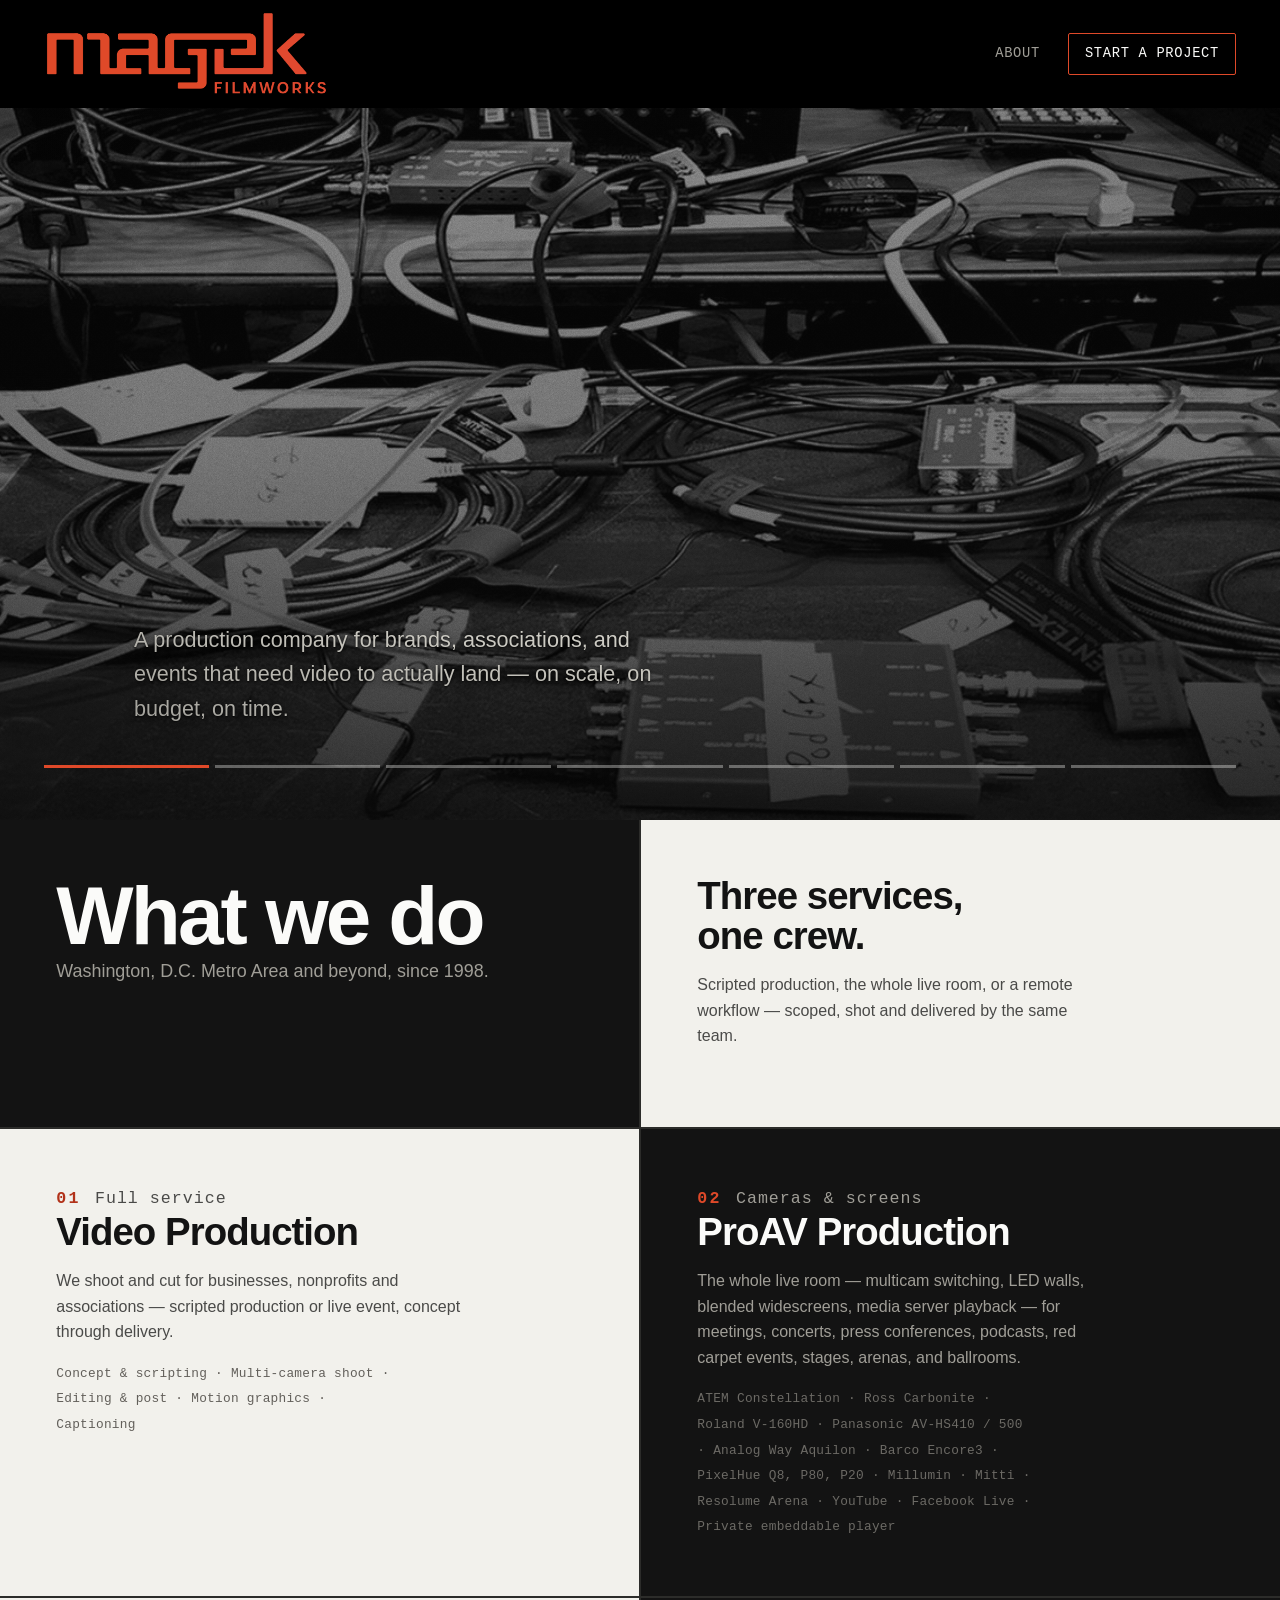
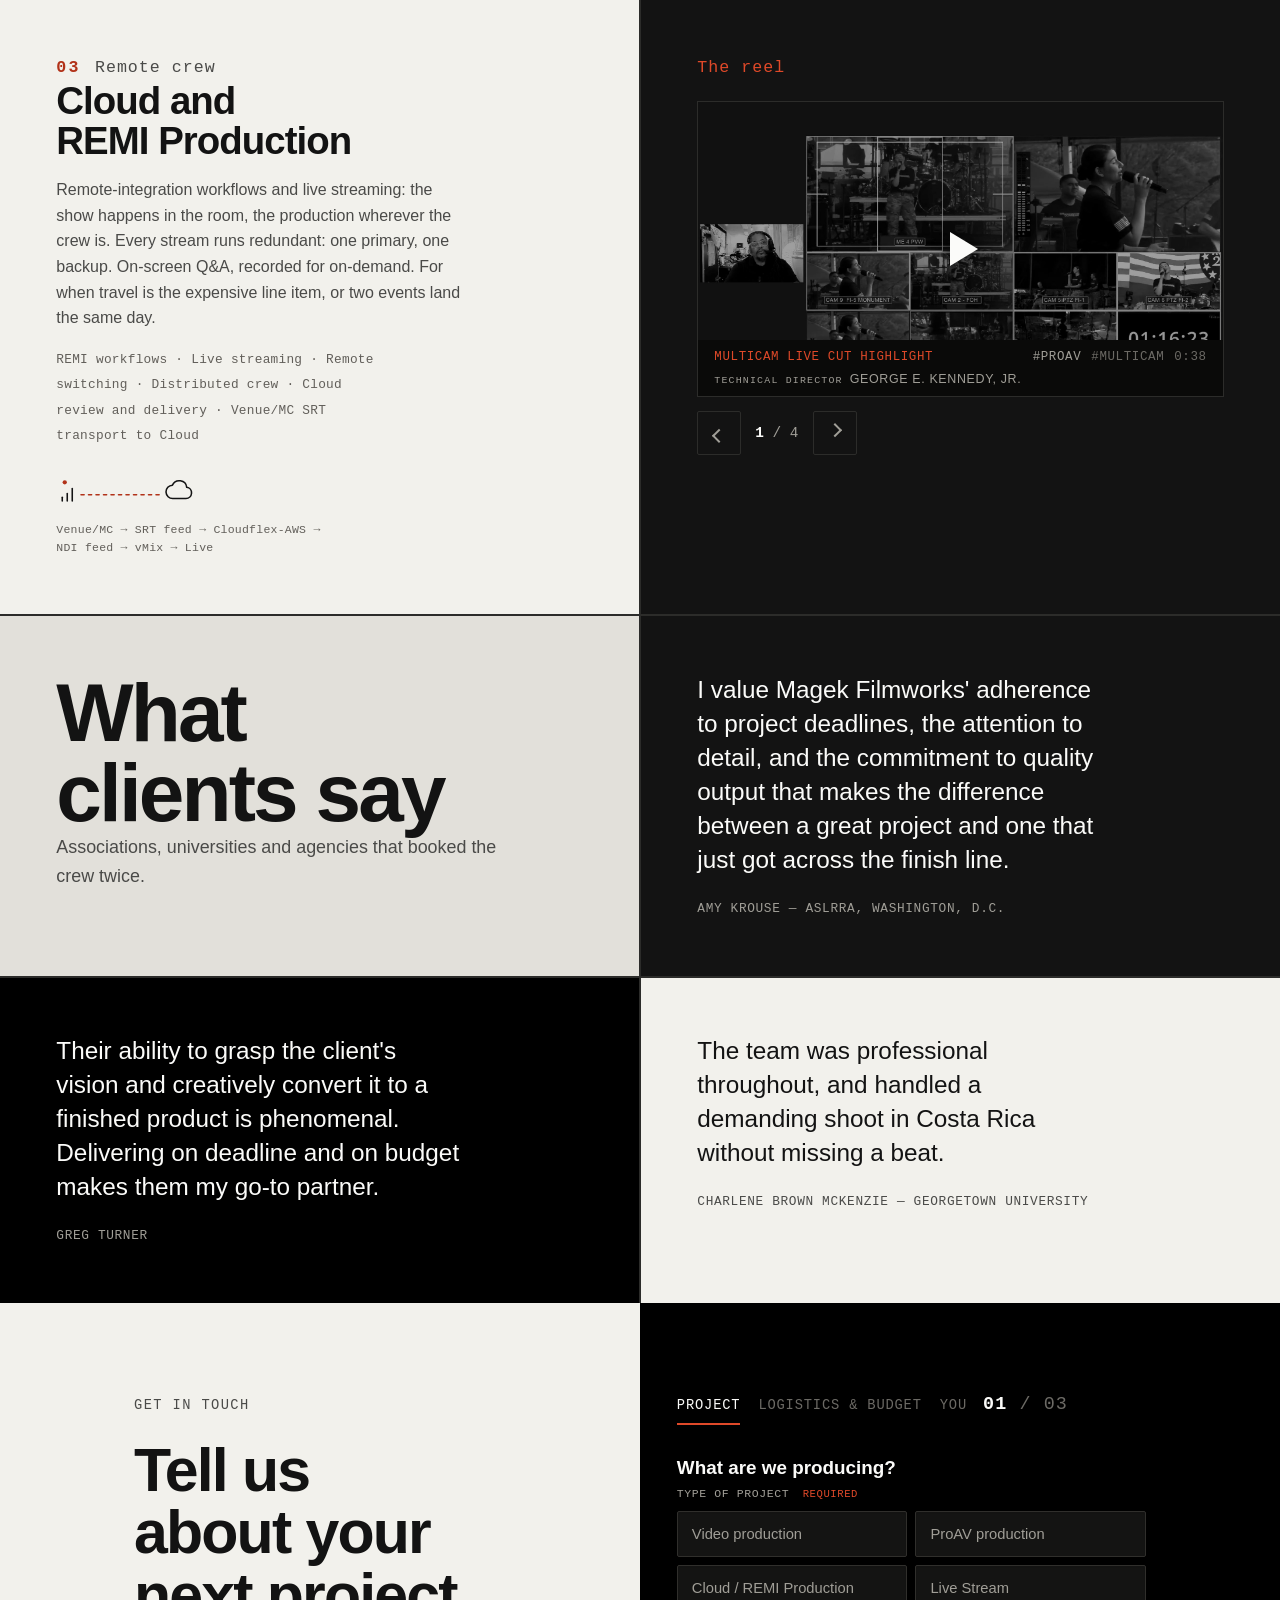
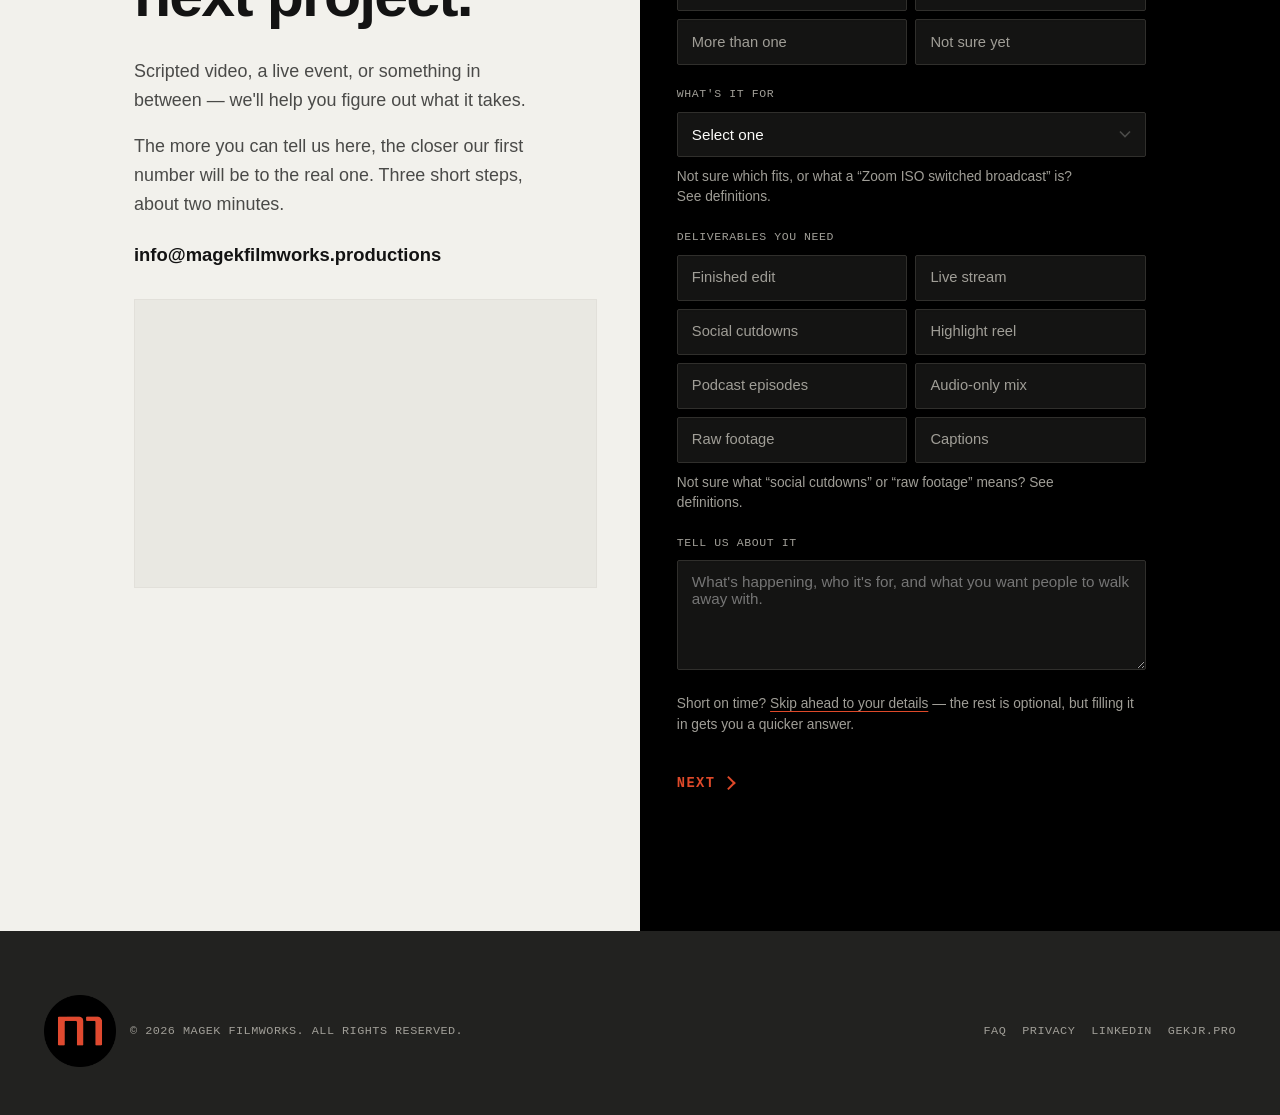
==== index.html @ faaebf95 "update" ====
<!doctype html>
<html lang="en">
<head>
<meta charset="UTF-8" />
<meta name="viewport" content="width=device-width, initial-scale=1" />
<title>Magek Filmworks | Video &amp; Live Production — Washington, D.C.</title>
<meta name="description" content="Video production, ProAV and live events, and cloud production from a Washington, D.C. company founded in 1998. On scale, on budget, on time." />
<link rel="canonical" href="https://magekfilmworks.productions/" />
<link rel="icon" type="image/png" href="images/logo-mark.png" />
<link rel="apple-touch-icon" href="images/logo-mark.png" />
<meta name="theme-color" content="#131313" />

<meta property="og:type" content="website" />
<meta property="og:site_name" content="Magek Filmworks" />
<meta property="og:url" content="https://magekfilmworks.productions/" />
<meta property="og:title" content="Video &amp; Live Production — Washington, D.C." />
<meta property="og:description" content="Video production, ProAV and live events, and cloud production from a Washington, D.C. company founded in 1998. On scale, on budget, on time." />
<meta property="og:image" content="https://magekfilmworks.productions/images/clip-poster.jpeg" />
<meta name="twitter:card" content="summary_large_image" />

<link rel="stylesheet" href="css/style.css?v=dd601f3e" />

<!-- Google tag (gtag.js) -->
<script async src="https://www.googletagmanager.com/gtag/js?id=G-8HSHWG9TJT"></script>
<script>
  window.dataLayer = window.dataLayer || [];
  function gtag(){dataLayer.push(arguments);}
  gtag('js', new Date());
  gtag('config', 'G-8HSHWG9TJT');
</script>
</head>
<body>

<header class="site-header">
  <div class="wrap wrap--bleed">
    <a href="/" class="brand">
      <img src="images/logo-lockup.png" alt="Magek Filmworks" />
    </a>
    <button class="nav-toggle" aria-label="Toggle menu" aria-expanded="false">
      <svg width="22" height="22" viewBox="0 0 24 24" fill="none" stroke="currentColor" stroke-width="2" stroke-linecap="round"><line x1="3" y1="6" x2="21" y2="6"/><line x1="3" y1="12" x2="21" y2="12"/><line x1="3" y1="18" x2="21" y2="18"/></svg>
    </button>
    <nav class="header-nav">
      <a href="/about">About</a>
      <a href="/contact" class="header-cta">Start a project</a>
    </nav>
  </div>
</header>

<main id="top">
  <section class="hero">
    <div class="hero-slider" data-hold="6000">
      <img src="images/rack-photo.jpeg" alt="Fibre, BNC and power runs labelled and laid out on a show floor." class="hero-slide is-active" />
      <video class="hero-slide" data-src="https://playback.magekfilmworks.productions/art-of-cutting-live.mp4"
             poster="images/clip-poster.jpeg" muted playsinline
             controlsList="nodownload"
             preload="none" aria-label="A multiviewer showing eight camera feeds and the program cut." style="--focus:center 58%" data-video-title="Multicam Live Cut Highlight" data-video-time="0:38" data-video-tags="#proav #multicam" data-video-credits='[["Technical Director", "George E. Kennedy, Jr."]]' data-video-src="https://playback.magekfilmworks.productions/art-of-cutting-live.mp4" data-video-poster="images/clip-poster.jpeg"></video>
      <img src="images/switcher.jpeg" alt="A Panasonic multi-format live switcher with taped bus labels, beside a marked-up show rundown." class="hero-slide" loading="lazy" style="--focus:center 50%" />
      <img src="images/aamc-2025.webp" alt="A watercolour portrait of a speaker from the 2025 AAMC Virtual Awards Program." class="hero-slide" loading="lazy" style="--focus-m:76% 42%" data-video-title="2025 AAMC Virtual Awards Program" data-video-time="1:10:04" data-video-tags="#cloud" data-video-credits='[["Produced by", "Dent Digital", "https://www.dentdigital.com/"], ["Live streamed via", "vMix, Cloudflex-AWS to Zoom Event"], ["Live production by", "Magek Filmworks"]]' data-video-src="https://playback.magekfilmworks.productions/2025-aamc-virtual-awards.mp4" data-video-poster="images/aamc-2025.webp" />
      <img src="images/fido.jpeg" alt="An SDI fibre transceiver labelled DSM and Aux 1 in gaffer tape." class="hero-slide" loading="lazy" />
      <img src="images/child-mind-institute.png" alt="A clinician speaking to camera in a consulting room, from the Child Mind Institute clinician profile." class="hero-slide" loading="lazy" style="--focus-m:34% 40%" data-video-title="Child Mind Institute Clinician Profile" data-video-time="2:09" data-video-tags="#videoproduction" data-video-credits='[["Produced by", "Kicker Media", "https://www.kickerinc.com/"], ["Production support by", "Magek Filmworks"]]' data-video-src="https://playback.magekfilmworks.productions/child-mind-institute-clinician-profile.mp4" data-video-poster="images/child-mind-institute.png" />
      <img src="images/art-of-cutting-live.jpg" alt="The Art of Cutting Live: George E. Kennedy, Jr. beside a multiviewer of eight concert cameras and a live switcher." class="hero-slide" loading="lazy" data-video-title="The Art of Cutting Live" data-video-time="1:09:07" data-video-tags="#cloud" data-video-credits='[["Produced by", "Office Hours Global", "https://officehours.global/"], ["Featuring", "George E. Kennedy, Jr., Head of Production, Magek Filmworks"]]' data-video-youtube="lQ_MciOESPY" />
    </div>
    <div class="wrap">
      <h1 class="hero-seq">
        <span class="seq-we">We</span>
        <span class="seq-lines">
          <span class="seq-line">Shoot it.</span>
          <span class="seq-line">Cut it.</span>
          <span class="seq-line">Produce it live.</span>
          <span class="seq-line seq-line-accent">Put it everywhere.</span>
        </span>
      </h1>
      <p class="hero-sub">A production company for brands, associations, and events that need video to actually land — on scale, on budget, on time.</p>
    </div>
    <button type="button" class="hero-play" data-reel hidden>
      <span class="hero-play-mark" aria-hidden="true"></span>
      <span class="hero-play-body">
        <span class="hero-play-kicker">Watch</span>
        <span class="hero-play-title"></span>
        <span class="hero-play-meta">
          <span class="hero-play-tags"></span>
          <span class="hero-play-time"></span>
        </span>
        <span class="hero-play-credits" hidden></span>
      </span>
    </button>
    <div class="vignette" aria-hidden="true"></div>
    <div class="hero-progress" role="group" aria-label="Choose a slide">
      <button type="button" class="hero-tick" aria-label="Show slide 1 of 7" data-tick="0"><span class="hero-tick-rail"><i></i></span></button>
      <button type="button" class="hero-tick" aria-label="Play Multicam Live Cut Highlight" data-tick="1"><span class="hero-tick-rail"><i></i></span></button>
      <button type="button" class="hero-tick" aria-label="Show slide 3 of 7" data-tick="2"><span class="hero-tick-rail"><i></i></span></button>
      <button type="button" class="hero-tick" aria-label="Play 2025 AAMC Virtual Awards Program" data-tick="3"><span class="hero-tick-rail"><i></i></span></button>
      <button type="button" class="hero-tick" aria-label="Show slide 5 of 7" data-tick="4"><span class="hero-tick-rail"><i></i></span></button>
      <button type="button" class="hero-tick" aria-label="Play Child Mind Institute Clinician Profile" data-tick="5"><span class="hero-tick-rail"><i></i></span></button>
      <button type="button" class="hero-tick" aria-label="Play The Art of Cutting Live" data-tick="6"><span class="hero-tick-rail"><i></i></span></button>
    </div>
  </section>

  <section class="panels" id="services">
      <div class="panel">
        <h2 class="panel-title">What we do</h2>
        <p class="panel-lead">Washington, D.C. Metro Area and beyond, since 1998.</p>
      </div>
      <div class="panel panel--light">
        <h3>Three services, one crew.</h3>
        <p>Scripted production, the whole live room, or a remote workflow — scoped, shot and delivered by the same team.</p>
      </div>
      <article class="panel panel--light">
        <p class="panel-label"><b>01</b> <span>Full service</span></p>
        <h3>Video Production</h3>
        <p>We shoot and cut for businesses, nonprofits and associations — scripted production or live event, concept through delivery.</p>
        <p class="rd-systems">Concept &amp; scripting · Multi-camera shoot · Editing &amp; post · Motion graphics · Captioning</p>
      </article>
      <article class="panel">
        <p class="panel-label"><b>02</b> <span>Cameras &amp; screens</span></p>
        <h3>ProAV Production</h3>
        <p>The whole live room &mdash; multicam switching, LED walls, blended widescreens, media server playback &mdash; for meetings, concerts, press conferences, podcasts, red carpet events, stages, arenas, and ballrooms.</p>
        <p class="rd-systems">ATEM Constellation &middot; Ross Carbonite &middot; Roland V-160HD &middot; Panasonic AV-HS410 / 500 &middot; Analog Way Aquilon &middot; Barco Encore3 &middot; PixelHue Q8, P80, P20 &middot; Millumin &middot; Mitti &middot; Resolume Arena &middot; YouTube &middot; Facebook Live &middot; Private embeddable player</p>
      </article>
      <article class="panel panel--light">
        <p class="panel-label"><b>03</b> <span>Remote crew</span></p>
        <h3>Cloud and REMI Production</h3>
        <p>Remote-integration workflows and live streaming: the show happens in the room, the production wherever the crew is. Every stream runs redundant: one primary, one backup. On-screen Q&amp;A, recorded for on-demand. For when travel is the expensive line item, or two events land the same day.</p>
        <p class="rd-systems">REMI workflows · Live streaming · Remote switching · Distributed crew · Cloud review and delivery · Venue/MC SRT transport to Cloud</p>
        <div class="transport-diagram">
          <svg viewBox="0 0 240 64" fill="none" stroke="currentColor"
               stroke-width="2.5" stroke-linecap="round" stroke-linejoin="round"
               aria-hidden="true" focusable="false">
            <circle class="td-accent" cx="14" cy="18" r="3.4" fill="currentColor" stroke="none"/>
            <path class="td-ink" d="M10 48 L10 42"/>
            <path class="td-ink" d="M18 48 L18 36"/>
            <path class="td-ink" d="M26 48 L26 28"/>
            <path class="td-accent td-flow" d="M40 38 L172 38"/>
            <path class="td-ink" d="M188 44 h20 a9 9 0 0 0 1.2 -17.9 a12 12 0 0 0 -22.9 -3.4 a8 8 0 0 0 0.7 21.3 z"/>
          </svg>
          <span>Venue/MC &rarr; SRT feed &rarr; Cloudflex-AWS &rarr; NDI feed &rarr; vMix &rarr; Live</span>
        </div>
      </article>
      <article class="panel panel--reel">
        <p class="panel-label"><span>The reel</span></p>
        <div class="reel-deck" data-deck>
          <button type="button" class="reel-slide is-active"
                  data-reel data-src="https://playback.magekfilmworks.productions/art-of-cutting-live.mp4" data-poster="images/clip-poster.jpeg"
                  data-label="Multicam Live Cut Highlight" data-meta-tags="#proav #multicam" data-meta-time="0:38" data-credits='[["Technical Director", "George E. Kennedy, Jr."]]'>
            <img class="reel-thumb" src="images/clip-poster.jpeg" alt="" loading="lazy" />
            <span class="reel-slide-play" aria-hidden="true"></span>
            <span class="reel-slide-meta">
              <span class="reel-slide-title">Multicam Live Cut Highlight</span>
              <span class="reel-slide-tags"><b class="reel-tag">#proav</b><b class="reel-tag">#multicam</b>0:38</span>
              <span class="reel-slide-credit"><i>Technical Director</i>George E. Kennedy, Jr.</span>
            </span>
          </button>
          <button type="button" class="reel-slide"
                  data-reel data-src="https://playback.magekfilmworks.productions/2025-aamc-virtual-awards.mp4" data-poster="images/aamc-2025.webp"
                  data-label="2025 AAMC Virtual Awards Program" data-meta-tags="#cloud" data-meta-time="1:10:04" data-credits='[["Produced by", "Dent Digital", "https://www.dentdigital.com/"], ["Live streamed via", "vMix, Cloudflex-AWS to Zoom Event"], ["Live production by", "Magek Filmworks"]]' tabindex="-1" aria-hidden="true">
            <img class="reel-thumb" src="images/aamc-2025.webp" alt="" loading="lazy" />
            <span class="reel-slide-play" aria-hidden="true"></span>
            <span class="reel-slide-meta">
              <span class="reel-slide-title">2025 AAMC Virtual Awards Program</span>
              <span class="reel-slide-tags"><b class="reel-tag">#cloud</b>1:10:04</span>
              <span class="reel-slide-credit"><i>Produced by</i>Dent Digital</span>
              <span class="reel-slide-credit"><i>Live streamed via</i>vMix, Cloudflex-AWS to Zoom Event</span>
              <span class="reel-slide-credit"><i>Live production by</i>Magek Filmworks</span>
            </span>
          </button>
          <button type="button" class="reel-slide"
                  data-reel data-src="https://playback.magekfilmworks.productions/child-mind-institute-clinician-profile.mp4" data-poster="images/child-mind-institute.png"
                  data-label="Child Mind Institute Clinician Profile" data-meta-tags="#videoproduction" data-meta-time="2:09" data-credits='[["Produced by", "Kicker Media", "https://www.kickerinc.com/"], ["Production support by", "Magek Filmworks"]]' tabindex="-1" aria-hidden="true">
            <img class="reel-thumb" src="images/child-mind-institute.png" alt="" loading="lazy" />
            <span class="reel-slide-play" aria-hidden="true"></span>
            <span class="reel-slide-meta">
              <span class="reel-slide-title">Child Mind Institute Clinician Profile</span>
              <span class="reel-slide-tags"><b class="reel-tag">#videoproduction</b>2:09</span>
              <span class="reel-slide-credit"><i>Produced by</i>Kicker Media</span>
              <span class="reel-slide-credit"><i>Production support by</i>Magek Filmworks</span>
            </span>
          </button>
          <button type="button" class="reel-slide"
                  data-reel data-youtube="lQ_MciOESPY"
                  data-label="The Art of Cutting Live" data-meta-tags="#cloud" data-meta-time="1:09:07" data-credits='[["Produced by", "Office Hours Global", "https://officehours.global/"], ["Featuring", "George E. Kennedy, Jr., Head of Production, Magek Filmworks"]]' tabindex="-1" aria-hidden="true">
            <img class="reel-thumb" src="images/art-of-cutting-live.jpg" alt="" loading="lazy" />
            <span class="reel-slide-play" aria-hidden="true"></span>
            <span class="reel-slide-meta">
              <span class="reel-slide-title">The Art of Cutting Live</span>
              <span class="reel-slide-tags"><b class="reel-tag">#cloud</b>1:09:07</span>
              <span class="reel-slide-credit"><i>Produced by</i>Office Hours Global</span>
              <span class="reel-slide-credit"><i>Featuring</i>George E. Kennedy, Jr., Head of Production, Magek Filmworks</span>
            </span>
          </button>
        </div>
        <div class="reel-deck-nav">
          <button type="button" class="deck-arrow" data-deck-prev aria-label="Previous clip"></button>
          <p class="reel-deck-count"><b data-deck-current>1</b> / 4</p>
          <button type="button" class="deck-arrow deck-arrow--next" data-deck-next aria-label="Next clip"></button>
        </div>
      </article>
      <div class="panel panel--grey" id="work">
        <h2 class="panel-title">What clients say</h2>
        <p class="panel-lead">Associations, universities and agencies that booked the crew twice.</p>
      </div>
      <article class="panel">
        <blockquote>I value Magek Filmworks' adherence to project deadlines, the attention to detail, and the commitment to quality output that makes the difference between a great project and one that just got across the finish line.</blockquote>
        <cite>Amy Krouse — ASLRRA, Washington, D.C.</cite>
      </article>
      <article class="panel panel--void">
        <blockquote>Their ability to grasp the client's vision and creatively convert it to a finished product is phenomenal. Delivering on deadline and on budget makes them my go-to partner.</blockquote>
        <cite>Greg Turner</cite>
      </article>
      <article class="panel panel--light">
        <blockquote>The team was professional throughout, and handled a demanding shoot in Costa Rica without missing a beat.</blockquote>
        <cite>Charlene Brown McKenzie — Georgetown University</cite>
      </article>
  </section>

  <section class="section section--paper section--split" id="contact" id="contact">
    <div class="wrap contact-grid">
      <div class="contact-lead">
        <div class="eyebrow">Get in touch</div>
        <h2>Tell us about your next project.</h2>
        <p>Scripted video, a live event, or something in between — we'll help you figure out what it takes.</p>
        <p class="contact-note">The more you can tell us here, the closer our first number will be to the real one. Three short steps, about two minutes.</p>
        <div class="contact-direct">
          <a href="mailto:info@magekfilmworks.com">info@magekfilmworks.productions</a>
        </div>
        <div class="contact-map">
          <iframe
            data-src="https://www.google.com/maps?q=38.9072,-77.0369(Washington,+D.C.)&amp;z=12&amp;output=embed"
            title="Map of Washington, D.C."
            loading="lazy"
            referrerpolicy="no-referrer-when-downgrade"
            allowfullscreen></iframe>
          <noscript>
            <a href="https://www.google.com/maps?q=Washington,+D.C." target="_blank" rel="noopener">
              Washington, D.C. on Google Maps
            </a>
          </noscript>
        </div>
      </div>

      <form class="contact-form intake" id="intake-form" novalidate>
        <div class="wizard-head">
          <ol class="wizard-steps" id="wizard-steps">
            <li data-step="1" class="is-current">Project</li>
            <li data-step="2">Logistics &amp; budget</li>
            <li data-step="3">You</li>
          </ol>
          <p class="wizard-count"><span id="wizard-current">01</span> / 03</p>
        </div>

        <!-- 01 ------------------------------------------------------ -->
        <fieldset class="step" data-step="1">
          <legend class="step-legend">What are we producing?</legend>

          <div class="field">
            <span class="field-label">Type of project <em>required</em></span>
            <div class="opt-grid opt-grid-2">
              <label class="opt"><input type="radio" name="project_type" value="Video Production" required /><span>Video production</span></label>
              <label class="opt"><input type="radio" name="project_type" value="ProAV Production" /><span>ProAV production</span></label>
              <label class="opt"><input type="radio" name="project_type" value="Cloud and REMI Production" /><span>Cloud / REMI Production</span></label>
              <label class="opt"><input type="radio" name="project_type" value="Live Stream" /><span>Live Stream</span></label>
              <label class="opt"><input type="radio" name="project_type" value="More than one" /><span>More than one</span></label>
              <label class="opt"><input type="radio" name="project_type" value="Not sure yet" /><span>Not sure yet</span></label>
            </div>
            <p class="field-error" data-for="project_type">Pick one so we know who to put on it.</p>
          </div>

          <div class="field">
            <label class="field-label" for="use_case">What's it for</label>
            <!-- Grouped by the same four services as "Type of project"
                 above, so the two questions visibly rhyme: a visitor who
                 picked ProAV scans straight to the ProAV group. The group
                 labels are not selectable — a heading only. -->
            <select id="use_case" name="use_case">
              <option value="">Select one</option>
              <optgroup label="Video Production">
                <option>Brand or promotional film</option>
                <option>Training or internal comms</option>
                <option>Testimonial or interview series</option>
                <option>Podcast or recurring series</option>
              </optgroup>
              <optgroup label="ProAV Production">
                <option>Conference or annual meeting</option>
                <option>Press event or announcement</option>
                <option>Concert or performance</option>
                <option>Event coverage</option>
              </optgroup>
              <optgroup label="Cloud / REMI Production">
                <option>Zoom Event</option>
                <option>Zoom ISO Switched Broadcast</option>
                <option>Venue/MC SRT transport to Cloud</option>
              </optgroup>
              <!-- In its own group rather than loose at the end: an
                   option outside an optgroup renders flush left while
                   grouped ones are indented, so a bare "Something else"
                   sat out of line with everything above it. -->
              <optgroup label="Other">
                <option>Something else</option>
              </optgroup>
            </select>
            <p class="field-hint">Not sure which fits, or what a &ldquo;Zoom
               ISO switched broadcast&rdquo; is?
               <a href="/faq#project-types" target="_blank" rel="noopener">See definitions</a>.</p>
          </div>

          <div class="field">
            <span class="field-label">Deliverables you need</span>
            <div class="opt-grid opt-grid-2">
              <label class="opt"><input type="checkbox" name="deliverables" value="Finished edit" /><span>Finished edit</span></label>
              <label class="opt"><input type="checkbox" name="deliverables" value="Live stream" /><span>Live stream</span></label>
              <label class="opt"><input type="checkbox" name="deliverables" value="Social cutdowns" /><span>Social cutdowns</span></label>
              <label class="opt"><input type="checkbox" name="deliverables" value="Highlight reel" /><span>Highlight reel</span></label>
              <label class="opt"><input type="checkbox" name="deliverables" value="Podcast episodes" /><span>Podcast episodes</span></label>
              <label class="opt"><input type="checkbox" name="deliverables" value="Audio-only mix" /><span>Audio-only mix</span></label>
              <label class="opt"><input type="checkbox" name="deliverables" value="Raw footage" /><span>Raw footage</span></label>
              <label class="opt"><input type="checkbox" name="deliverables" value="Captions or subtitles" /><span>Captions</span></label>
            </div>
            <p class="field-hint">Not sure what &ldquo;social cutdowns&rdquo;
               or &ldquo;raw footage&rdquo; means?
               <a href="/faq#deliverables" target="_blank" rel="noopener">See definitions</a>.</p>
          </div>

          <div class="field">
            <label class="field-label" for="brief">Tell us about it</label>
            <textarea id="brief" name="brief" placeholder="What's happening, who it's for, and what you want people to walk away with."></textarea>
          </div>

          <!-- The escape hatch. Step 2 is the heavy ask — dates, venue,
               budget — and a visitor who only wants to start a
               conversation should not have to walk through it to reach
               the Send button. Lives inside step 1 so it hides with the
               fieldset; the handler in main.js validates step 1 first,
               because project_type is the one required field up here and
               skipping past it unvalidated would post an inquiry with no
               project type on it. Back from step 3 still reaches step 2,
               so nothing is closed off. -->
          <p class="step-skip">
            Short on time?
            <button type="button" class="linklike" id="wizard-skip">Skip ahead to your details</button>
            &mdash; the rest is optional, but filling it in gets you a quicker answer.
          </p>
        </fieldset>

        <!-- 02 ------------------------------------------------------ -->
        <fieldset class="step" data-step="2" hidden>
          <legend class="step-legend">Where, when, and what it runs to.</legend>

          <div class="field">
            <label class="field-label" for="location">Location or venue</label>
            <input type="text" id="location" name="location" placeholder="Washington, D.C. &mdash; or wherever it's shooting" />
          </div>

          <div class="field-row">
            <div class="field">
              <label class="field-label" for="shoot_date">Target date</label>
              <input type="date" id="shoot_date" name="shoot_date" />
            </div>
            <div class="field">
              <span class="field-label">How firm is it?</span>
              <div class="opt-grid opt-grid-3">
                <label class="opt"><input type="radio" name="date_flex" value="Locked" /><span>Locked</span></label>
                <label class="opt"><input type="radio" name="date_flex" value="Some flexibility" /><span>Some give</span></label>
                <label class="opt"><input type="radio" name="date_flex" value="Flexible" /><span>Flexible</span></label>
              </div>
            </div>
          </div>

          <div class="field">
            <span class="field-label">Streaming it live?</span>
            <div class="opt-grid opt-grid-3">
              <label class="opt"><input type="radio" name="streaming" value="Yes" /><span>Yes</span></label>
              <label class="opt"><input type="radio" name="streaming" value="No" /><span>No</span></label>
              <label class="opt"><input type="radio" name="streaming" value="Not sure" /><span>Not sure</span></label>
            </div>
            <p class="field-hint">Every show we run has a redundant backup path underneath it, whichever platform you land on.</p>
          </div>

          <div class="field">
            <span class="field-label">Budget range</span>
            <div class="opt-grid opt-grid-2">
              <label class="opt"><input type="radio" name="budget" value="Under $1,500" /><span>Under $1.5k</span></label>
              <label class="opt"><input type="radio" name="budget" value="$1,500 to $2,000" /><span>$1.5k &ndash; $2k</span></label>
              <label class="opt"><input type="radio" name="budget" value="$2,000 to $5,000" /><span>$2k &ndash; $5k</span></label>
              <label class="opt"><input type="radio" name="budget" value="$5,000 to $10,000" /><span>$5k &ndash; $10k</span></label>
              <label class="opt"><input type="radio" name="budget" value="$10,000 to $15,000" /><span>$10k &ndash; $15k</span></label>
              <label class="opt"><input type="radio" name="budget" value="$15,000 to $25,000" /><span>$15k &ndash; $25k</span></label>
              <label class="opt"><input type="radio" name="budget" value="$25,000 to $75,000" /><span>$25k &ndash; $75k</span></label>
              <label class="opt"><input type="radio" name="budget" value="$75,000 to $100,000" /><span>$75k &ndash; $100k</span></label>
              <label class="opt"><input type="radio" name="budget" value="Over $100,000" /><span>$100k +</span></label>
              <label class="opt"><input type="radio" name="budget" value="Not sure yet" /><span>Not sure yet</span></label>
            </div>
            <p class="field-hint">A range is enough. It tells us what's buildable before we waste your time on a scope you'd never approve.</p>
          </div>
        </fieldset>

        <!-- 03 ------------------------------------------------------ -->
        <fieldset class="step" data-step="3" hidden>
          <legend class="step-legend">Who are we talking to?</legend>

          <div class="field-row">
            <div class="field">
              <label class="field-label" for="name">Name <em>required</em></label>
              <input type="text" id="name" name="name" autocomplete="name" required />
              <p class="field-error" data-for="name">We need a name to reply to.</p>
            </div>
            <div class="field">
              <label class="field-label" for="email">Email <em>required</em></label>
              <input type="email" id="email" name="email" autocomplete="email" required />
              <p class="field-error" data-for="email">Check that address &mdash; we can't reach you otherwise.</p>
            </div>
          </div>

          <div class="field">
            <label class="field-label" for="company">Organization</label>
            <input type="text" id="company" name="company" autocomplete="organization" />
          </div>

          <div class="field">
            <label class="field-label" for="extra">Anything else we should know</label>
            <textarea id="extra" name="extra" placeholder="Access constraints, a deck to share, a reference you like &mdash; whatever helps."></textarea>
          </div>
        </fieldset>

        <!-- Spam trap: real people never see it, bots fill it in. -->
        <p class="honey" aria-hidden="true">
          <label for="company_url">Leave this empty</label>
          <input type="text" id="company_url" name="_gotcha" tabindex="-1" autocomplete="off" />
        </p>

        <div class="wizard-actions">
          <button type="button" class="btn btn-ghost" id="wizard-back" hidden>Back</button>
          <button type="button" class="btn btn-primary" id="wizard-next">Next</button>
          <button type="submit" class="btn btn-primary" id="wizard-send" hidden>Send inquiry</button>
        </div>

        <p class="form-status" id="form-status" role="status" aria-live="polite"></p>
      </form>

      <div class="intake-done" id="intake-done" hidden>
        <div class="eyebrow">Received</div>
        <h3>Thanks — that's everything we need to start.</h3>
        <p>We read every inquiry ourselves. Expect a reply within one business day, usually with a question or two and a rough number.</p>
        <p class="intake-done-direct">Need us sooner? <a href="mailto:info@magekfilmworks.com">info@magekfilmworks.productions</a></p>
      </div>
    </div>
  </section>
  <dialog class="reel" id="reel" aria-label="Video">
    <button type="button" class="reel-close" data-reel-close aria-label="Close">&times;</button>
    <div class="reel-frame" data-reel-frame>
      <noscript>
        <a href="https://www.youtube.com/live/lQ_MciOESPY" target="_blank" rel="noopener">
          Watch The Art of Cutting Live on YouTube
        </a>
      </noscript>
    </div>
    <div class="reel-cap" data-reel-cap hidden>
      <p class="reel-cap-title" data-cap-title></p>
      <p class="reel-cap-meta">
        <span data-cap-tags></span><span data-cap-time></span>
      </p>
      <div class="reel-cap-credits" data-cap-credits></div>
    </div>
  </dialog>

</main>

<footer class="site-footer">
  <div class="wrap wrap--bleed footer-grid">
    <div class="footer-brand">
      <a href="#top" class="footer-mark-link" aria-label="Back to top">
        <img src="images/logo-mark.png" alt="" class="footer-mark" />
      </a>
      <p>&copy; <span class="year"></span> Magek Filmworks. All rights reserved.</p>
    </div>
    <div class="footer-social">
      <a href="/faq">FAQ</a>
      <a href="/privacy">Privacy</a>
      <a href="https://www.linkedin.com/company/magek-filmworks/" target="_blank" rel="noopener">LinkedIn</a>
      <a href="https://gekjr.pro" target="_blank" rel="noopener noreferrer">gekjr.pro</a>
    </div>
  </div>
</footer>

<script src="js/main.js?v=7a3a26c0"></script>
</body>
</html>
---- css/style.css ----
/* ============================================================
   Fonts, served from this origin

   Previously loaded from fonts.googleapis.com, which handed
   Google every visitor's IP on every pageview. Self-hosted, the
   site makes no third-party request for type at all. Latin
   subset, woff2 only — every browser in use supports it.

   font-display: swap so text paints immediately in the fallback
   and reflows when the face arrives, rather than sitting
   invisible while it downloads.
   ============================================================ */
@font-face {
  font-family: "Space Grotesk";
  font-style: normal;
  font-weight: 500;
  font-display: swap;
  src: url("../fonts/space-grotesk-latin-500-normal.woff2") format("woff2");
}
@font-face {
  font-family: "Space Grotesk";
  font-style: normal;
  font-weight: 600;
  font-display: swap;
  src: url("../fonts/space-grotesk-latin-600-normal.woff2") format("woff2");
}
@font-face {
  font-family: "Space Grotesk";
  font-style: normal;
  font-weight: 700;
  font-display: swap;
  src: url("../fonts/space-grotesk-latin-700-normal.woff2") format("woff2");
}
@font-face {
  font-family: "Inter";
  font-style: normal;
  font-weight: 400;
  font-display: swap;
  src: url("../fonts/inter-latin-400-normal.woff2") format("woff2");
}
@font-face {
  font-family: "Inter";
  font-style: normal;
  font-weight: 500;
  font-display: swap;
  src: url("../fonts/inter-latin-500-normal.woff2") format("woff2");
}
@font-face {
  font-family: "Inter";
  font-style: normal;
  font-weight: 600;
  font-display: swap;
  src: url("../fonts/inter-latin-600-normal.woff2") format("woff2");
}
@font-face {
  font-family: "IBM Plex Mono";
  font-style: normal;
  font-weight: 400;
  font-display: swap;
  src: url("../fonts/ibm-plex-mono-latin-400-normal.woff2") format("woff2");
}
@font-face {
  font-family: "IBM Plex Mono";
  font-style: normal;
  font-weight: 500;
  font-display: swap;
  src: url("../fonts/ibm-plex-mono-latin-500-normal.woff2") format("woff2");
}
@font-face {
  font-family: "IBM Plex Mono";
  font-style: normal;
  font-weight: 600;
  font-display: swap;
  src: url("../fonts/ibm-plex-mono-latin-600-normal.woff2") format("woff2");
}
@font-face {
  font-family: "IBM Plex Mono";
  font-style: normal;
  font-weight: 700;
  font-display: swap;
  src: url("../fonts/ibm-plex-mono-latin-700-normal.woff2") format("woff2");
}

/* ============================================================
   Magek Filmworks — Design tokens
   Palette: black-on-black studio, one signature accent pulled
   from a tungsten film light (3200K) — the warm lamp that means
   "we're rolling." Same structural language as gekjr.pro, its
   own voice: dark instead of paper, a square REC mark instead
   of a round tally, amber instead of red.
   ============================================================ */

:root {
  /* The deliberate inverse of gekjr.pro. Its --ink (#131313) is this
     site's --paper; its --paper (#fbfbf9) is this site's --ink. Same
     token names as the Site Bible so the two stylesheets read as one
     system: personal site on paper, company site on screen. */
  --paper: #131313;
  --paper-raised: #1b1b1a;
  --paper-sunk: #0c0c0c;
  --ink: #fbfbf9;
  --ink-soft: #a09e97;
  --ink-faint: #6c6a65;
  --line: #2c2c2a;
  --line-soft: #212120;
  --tally: #df4929;
  --tally-dim: rgba(223, 73, 41, 0.16);
  --tally-glow: rgba(223, 73, 41, 0.38);

  /* Accent for small text. On the dark ground the mark colour is
     legible as type; on the light grounds it is not (3.9:1), so the
     light sections darken this one token and leave fills alone. */
  --tally-ink: var(--tally);

  /* A real grain plate rather than a gradient trick: 96px of gaussian
     noise, tiled and held at low opacity over every photograph. */
  --grain: url("[data-uri]");

  --font-display: "Space Grotesk", "Helvetica Neue", Arial, sans-serif;
  --font-body: "Inter", "Helvetica Neue", Arial, sans-serif;
  --font-mono: "IBM Plex Mono", ui-monospace, Menlo, monospace;

  --maxw: 1100px;
  /* Side padding. Only bites once the viewport is narrower than
     --maxw plus two gutters — below that it is all that stands
     between the text and the edge of the screen. */
  --gutter: 44px;

  /* Shared indent for the header wordmark and the footer disc. */
  /* Flush with the content column. The header mark, the hero headline,
     every section's copy and the footer mark now share one left edge
     instead of the mark sitting slightly proud of everything below it. */
  --brand-indent: 0px;
  /* The lockup's own height. This file is 95.3% ink, so the box and the
     visible wordmark are near enough the same thing. */
  --logo-h: 84px;

  /* Header height — also drives the mobile menu offset and the
     scroll offset for every in-page anchor. */
  --header-h: 108px;
}

* { box-sizing: border-box; }

/* Component display rules (grid/flex/inline-flex) outrank the UA's
   [hidden] rule, so anything toggled with el.hidden stays visible
   without this. Every hidden step, reveal block and swapped button
   depends on it. */
[hidden] { display: none !important; }

html { scroll-behavior: smooth; }

@media (prefers-reduced-motion: reduce) {
  html { scroll-behavior: auto; }
  * { animation-duration: 0.01ms !important; transition-duration: 0.01ms !important; }
}

body {
  margin: 0;
  background: var(--paper);
  color: var(--ink);
  font-family: var(--font-body);
  font-size: 16px;
  line-height: 1.6;
  -webkit-font-smoothing: antialiased;
}

a { color: inherit; text-decoration: none; }
img { max-width: 100%; display: block; }

h1, h2, h3 {
  font-family: var(--font-display);
  font-weight: 600;
  line-height: 1.1;
  margin: 0 0 0.5em;
  letter-spacing: -0.01em;
}

p { margin: 0 0 1em; }

.wrap {
  max-width: var(--maxw);
  margin: 0 auto;
  padding: 0 var(--gutter);
}

/* The masthead and the colophon span the page; the content column does
   not. So the mark sits on the page's own left margin rather than on
   the text column's, which is the point — a wordmark that lines up with
   the body copy reads as part of it. The gutter is still respected, so
   the mark is never hard against the edge, and the footer carries the
   same class so the two brand marks stay on one line as before. */
.wrap--bleed { max-width: none; }

:focus-visible {
  outline: 2px solid var(--tally);
  outline-offset: 3px;
}

/* ---------- Eyebrow ----------
   No bullet mark. gekjr.pro leads its labels with a tally dot; this site
   deliberately does not, so the two read as related but not the same. */
.eyebrow {
  display: inline-flex;
  align-items: center;
  gap: 9px;
  font-family: var(--font-mono);
  font-size: 0.72rem;
  text-transform: uppercase;
  letter-spacing: 0.08em;
  color: var(--ink-soft);
  margin-bottom: 14px;
}

/* ---------- Viewfinder corners: secondary signature ----------
   Bracket corners like a camera frame guide. Used around the
   hero frame and on hover states, never as pure decoration. */
.frame {
  position: relative;
}
.frame::before,
.frame::after,
.frame-tr,
.frame-bl {
  content: "";
  position: absolute;
  width: 22px;
  height: 22px;
  border: 2px solid var(--tally);
  opacity: 0.85;
}
.frame::before { top: -1px; left: -1px; border-right: none; border-bottom: none; }
.frame::after { bottom: -1px; right: -1px; border-left: none; border-top: none; }
.frame-tr { top: -1px; right: -1px; border-left: none; border-bottom: none; }
.frame-bl { bottom: -1px; left: -1px; border-right: none; border-top: none; }

/* ---------- Header ---------- */
/* Solid, and the same ground as the page. The old gradient scrim read
   as a separate bar floating over the site; this reads as the top of
   the page itself, which suits a flat single-ground layout. */
.site-header {
  position: fixed;
  top: 0;
  left: 0;
  right: 0;
  z-index: 50;
  background: #000;
  /* Its own GPU layer, so the browser doesn't have to repaint a
     position: fixed element against whatever is scrolling underneath it
     on every frame — see the note on .hero, which is the section that
     actually stresses this on a phone. */
  transform: translateZ(0);
}

.site-header .wrap {
  display: flex;
  align-items: center;
  justify-content: space-between;
  height: var(--header-h);
}

/* Nudged in off the gutter so the mark sits inside the column, not hard
   against its edge. The footer disc uses the same token, so the two
   stay on one line.

   Note the visible gap runs ~3px wider than this value: the lockup PNG
   carries about 1% of transparent margin on its left edge. That is in
   the file, not the CSS, so it is left alone. */
.brand {
  /* No optical offset any more: this lockup is transparent and carries
     only 1.06% dead space on its left edge, so the image box and the
     visible wordmark start in the same place. The compensation here was
     for the black-plated file, which sat 6.16% in. */
  margin-left: var(--brand-indent);
}

.brand img {
  height: var(--logo-h);
  width: auto;
  /* Scaled from the left edge, not the centre: the mark sits on the
     page's left margin, and growing from the middle would slide it off
     that line for the length of the hover or the flare. */
  transform-origin: left center;
  /* Overshoots a touch on the way back, so the release reads as the
     mark springing up rather than sliding up. */
  transition: transform 0.42s cubic-bezier(0.34, 1.4, 0.64, 1),
              filter 0.42s ease;
}

/* Same micro-scale the footer disc uses, so both marks behave alike. */
@media (hover: hover) {
  .brand:hover img {
    transform: scale(1.06);
    filter: brightness(1.18);
  }
}

/* Held down. A click drives the mark to the bottom of its travel and
   leaves it there — it does not spring back on a timer. The release is
   the visitor moving the mouse, which is what a physical key does: it
   stays where your finger put it until your finger goes somewhere else.

   Snapping down is quick; the return is the slower base transition, so
   press and release feel like different actions rather than one
   symmetrical wobble. */
.brand.is-held img {
  transform: scale(0.93);
  filter: brightness(1.42);
  transition-duration: 90ms, 90ms;
}

/* Declared after the hover rule on purpose: identical specificity, so
   source order is what lets a press beat the hover it happens inside. */
.brand:active img { transform: scale(0.93); }

@media (prefers-reduced-motion: reduce) {
  .brand img { transition: none; }
  .brand.is-held img,
  .brand:active img { transform: none; filter: none; }
}

/* Its own query, not folded into the block above: a :hover rule outside
   (hover: hover) sticks on a touch screen. */
@media (prefers-reduced-motion: reduce) and (hover: hover) {
  .brand:hover img { transform: none; filter: none; }
}

.header-nav {
  display: flex;
  align-items: center;
  gap: 28px;
}

.header-nav a {
  font-family: var(--font-mono);
  /* Up from 0.78rem, and set to the size every other mono label on the
     site uses — the section eyebrows and the form's step labels. With
     Home gone there is one link and one button up there, so it can
     carry the weight. */
  font-size: 0.86rem;
  text-transform: uppercase;
  letter-spacing: 0.05em;
  color: var(--ink-soft);
  transition: color 0.15s ease;
}

.header-cta {
  display: inline-flex;
  align-items: center;
  gap: 8px;
  padding: 9px 16px;
  border: 1px solid var(--tally);
  color: var(--ink) !important;
  border-radius: 2px;
}

.nav-toggle {
  display: none;
  background: none;
  border: none;
  color: var(--ink);
  padding: 6px;
  cursor: pointer;
}

@media (max-width: 1024px) {
  .header-nav {
    display: none;
    position: absolute;
    top: var(--header-h);
    left: 0;
    right: 0;
    flex-direction: column;
    align-items: flex-start;
    gap: 0;
    background: var(--paper-raised);
    border-bottom: 1px solid var(--line);
    padding: 8px var(--gutter) 20px;
  }
  .header-nav.is-open { display: flex; }
  .header-nav a { padding: 12px 0; width: 100%; }
  .header-cta { margin-top: 8px; }

  .nav-toggle {
    display: flex;
    align-items: center;
    justify-content: center;
    width: 44px;
    height: 44px;
    margin-right: -10px;
    padding: 0;
  }
}

/* ---------- Hero (full-bleed image) ---------- */
.hero {
  position: relative;
  min-height: 78vh;
  display: flex;
  align-items: flex-end;
  overflow: hidden;
  background: var(--paper);
}

.hero-bg {
  position: absolute;
  inset: 0;
  width: 100%;
  height: 100%;
  object-fit: cover;
  object-position: center 40%;
}

/* The frame is no longer dimmed. The photograph runs at full opacity and
   is thrown out of focus instead, so the type sits in front of it the way
   a title sits over a rack-focus pull rather than over a grey wash. */
.hero::after {
  content: "";
  position: absolute;
  inset: 0;
  /* Shadows carry most of the legibility; this closes the gap on the
     brightest frames. Deepened just enough to pay for toning the type
     off pure white: measured against all four frames, #e6e2da over this
     scrim reads at 2.38:1 worst-case, where pure white over the old one
     managed 2.30 — so the softer colour costs nothing. Going further
     would clear the 3:1 large-text threshold, but only by darkening the
     photographs more than the type problem justifies. */
  background: linear-gradient(180deg, rgba(10, 10, 10, 0.44) 0%, rgba(10, 10, 10, 0.54) 55%, rgba(10, 10, 10, 0.78) 100%);
}

.hero .wrap {
  position: relative;
  z-index: 1;
  /* Full width, not max-content. As a shrink-to-fit flex item it was
     only as wide as its longest line, and `margin: 0 auto` then centred
     that box — so the hero's left edge floated with the copy instead of
     sitting on the site's content axis, drifting 168px right of the
     header logo at 1440 and a different distance at every width. The
     original max-content was there to stop a long line clipping; the
     column is 1012px wide and the longest line is 644px, so there is
     nothing left to clip. */
  width: 100%;
  display: grid;
  gap: 15px;
  /* The frame is a fixed height and the copy sits at its foot, so this
     reserved band is the only thing keeping the headline out from under
     the fixed header. */
  padding-top: calc(var(--header-h) + 84px);
  padding-bottom: 72px;
}

.hero .eyebrow { color: #cfcdc5; }

.hero h1 {
  font-size: clamp(2.1rem, 7vw, 4.2rem);
  max-width: 14ch;
  color: #fff;
}

.hero h1 em {
  font-style: normal;
  color: var(--tally);
}

.hero-sub {
  font-size: clamp(1.12rem, 3.4vw, 1.35rem);
  color: #d6d4cc;
  max-width: 46ch;
  text-shadow:
    0 1px 2px rgba(0, 0, 0, 0.7),
    0 2px 10px rgba(0, 0, 0, 0.6);
  transition: opacity 0.45s ease, transform 0.45s ease;
}

.hero-actions {
  display: flex;
  flex-wrap: wrap;
  gap: 12px;
  margin-top: 4px;
}

.btn {
  display: inline-flex;
  align-items: center;
  gap: 8px;
  font-family: var(--font-mono);
  font-size: 0.82rem;
  text-transform: uppercase;
  letter-spacing: 0.04em;
  padding: 14px 22px;
  border-radius: 2px;
  border: 1px solid var(--line);
  /* Stated, not inherited. .btn is used on both <a> and <button>, and a
     <button> with no background declared takes the browser's own — a
     light grey that showed as a filled panel on every dark ground.
     .btn-primary sets its own fill and is unaffected. */
  background: transparent;
  transition: border-color 0.15s ease, background 0.15s ease;
}

.btn-primary {
  background: var(--tally);
  color: #0a0a09;
  border-color: var(--tally);
  font-weight: 600;
}

.btn-ghost { color: #fff; border-color: rgba(255,255,255,0.35); }

@media (min-width: 900px) {
  .hero { min-height: 86vh; }
}

/* ---------- Section shell ----------
   scroll-margin-top lives here rather than in its own rule: the header
   is fixed, so an untreated jump parks the section title underneath it.
   One rule per selector, per the Bible's duplicate-selector lesson. */
#top { scroll-margin-top: calc(var(--header-h) + 12px); }

.section {
  padding: 92px 0;
  scroll-margin-top: calc(var(--header-h) + 12px);
}

/* No alternating bands. One ground, and spacing does the separating —
   the same way the reference site holds together without dividers. */
.section-alt { background: transparent; }
/* Centred, so the "full capabilities" link sits under the title rather
   than beside it — side by side, a width-limited centred heading and a
   right-hand link read as two things that missed each other. */
.section-head {
  display: flex;
  flex-direction: column;
  align-items: center;
  justify-content: center;
  text-align: center;
  gap: 18px;
  margin-bottom: 46px;
}

/* Section titles run at display scale — they are the only thing
   competing with the hero for the page's voice. */
.section-head h2 {
  font-size: clamp(2.4rem, 6.4vw, 4.6rem);
  font-weight: 700;
  letter-spacing: -0.03em;
  line-height: 1.02;
  margin: 0;
  max-width: 16ch;
}

.see-all {
  font-family: var(--font-mono);
  font-size: 0.78rem;
  text-transform: uppercase;
  letter-spacing: 0.05em;
  color: var(--ink-soft);
  white-space: nowrap;
}

/* ---------- The rundown ----------
   An ID column, a short meta column, and the content. A rundown is the
   document a technical director actually reads on a show, so the page is
   organised the way the work is rather than by decorative numbering.
   No rules between rows — spacing separates them. */
.rundown {
  display: grid;
  gap: 62px;
}

.rundown-row {
  display: grid;
  gap: 8px 26px;
  align-items: start;
}

@media (min-width: 760px) {
  .rundown-row { grid-template-columns: 88px 156px 1fr; }
}

.rd-id {
  font-family: var(--font-mono);
  font-size: clamp(0.95rem, 1.5vw, 1.15rem);
  font-weight: 600;
  letter-spacing: 0.14em;
  color: var(--tally-ink);
  padding-top: 5px;
}

.rd-meta {
  font-family: var(--font-mono);
  font-size: clamp(0.84rem, 1.2vw, 0.98rem);
  letter-spacing: 0.08em;
  color: var(--ink-soft);
  padding-top: 6px;
}

.rd-body h3 {
  font-size: clamp(1.45rem, 2.4vw, 1.8rem);
  letter-spacing: -0.015em;
  margin-bottom: 12px;
}

.rd-body p {
  color: var(--ink-soft);
  font-size: 1rem;
  max-width: 60ch;
  margin-bottom: 0;
}

.rd-systems {
  font-family: var(--font-mono);
  font-size: 0.75rem;
  line-height: 2;
  letter-spacing: 0.02em;
  color: var(--ink-faint, #6c6a65);
  margin-top: 16px !important;
  max-width: 66ch;
}

/* A link in a rundown row — today only gekjr.pro in the crew bio. It had
   a 1px bottom border in --line, which is the site's rule colour: right
   for a divider, invisible as a link. Nothing announced it was clickable,
   so nobody clicked it.
   Same treatment as .reel-credit a, deliberately — one way of saying
   "this goes somewhere" across the whole site. */
.rd-body a {
  color: var(--ink);
  text-decoration: underline;
  text-decoration-color: var(--tally);
  text-underline-offset: 4px;
  text-decoration-thickness: 1px;
}

@media (hover: hover) {
  .rd-body a:hover { color: var(--tally); }
}

/* The crew list runs the same grid, closer together — three short rows
   rather than four long ones. */
.rundown-tight { gap: 40px; }
.rundown-tight .rd-body h3 { font-size: clamp(1.25rem, 2vw, 1.5rem); margin-bottom: 8px; }
.rundown-tight .rd-body p { font-size: 0.95rem; }

@media (min-width: 760px) {
  .rundown-tight .rundown-row { grid-template-columns: 72px 124px 1fr; }
}

@media (max-width: 640px) {
  .rundown { gap: 46px; }
  .rd-id, .rd-meta { padding-top: 0; }
  .rd-body h3 { font-size: 1.32rem; }
}

/* ---------- Testimonials (red-rule pull-quotes) ----------
   The Bible's pull-quote component rather than another boxed card —
   same reasoning as the editorial list: the page reads editorially,
   and a rule carries the quote without fencing it in. */
.testimonial-grid {
  display: grid;
  gap: 40px;
}

.testimonial {
  padding: 0;
}

.testimonial p {
  font-family: var(--font-display);
  font-size: 1.2rem;
  font-weight: 500;
  line-height: 1.45;
  margin-bottom: 16px;
  max-width: 52ch;
}

.testimonial cite {
  font-style: normal;
  font-family: var(--font-mono);
  font-size: 0.76rem;
  text-transform: uppercase;
  letter-spacing: 0.04em;
  color: var(--ink-soft);
}

/* Three quotes, three columns — a 2-up grid left one hanging on its own
   row with a hole beside it. */
@media (min-width: 900px) {
  .testimonial-grid { grid-template-columns: repeat(3, 1fr); gap: 32px; }
}

@media (max-width: 640px) {
  .testimonial-grid { gap: 30px; }
  .testimonial p { font-size: 1.08rem; }
}

/* ---------- Contact ----------
   It's the last section, so on tall screens the page ran out of
   scroll before the anchor could bring it to the top — the jump
   stopped short with the section parked mid-page. Giving it a
   viewport's worth of height means #contact can actually reach
   the top; the content stays vertically centered in the space. */
#contact {
  min-height: calc(100vh - var(--header-h));
  display: grid;
  grid-template-columns: 1fr;
  align-content: center;
}

/* margin:0 auto on a grid item disables stretch and centres it at its
   max-content width — the same trap the hero hit. Fill the row so the
   1100px column rule applies and the block lines up with the sections. */
#contact > .wrap { width: 100%; }

/* vh on mobile can measure against the pre-collapse address-bar
   height, pushing bottom-anchored content off-screen. dvh as a
   progressive-enhancement pair, per the Site Bible. */
@supports (height: 100dvh) {
  #contact { min-height: calc(100dvh - var(--header-h)); }
}

/* ---------- Contact ---------- */
.contact-grid {
  display: grid;
  gap: 40px;
}

.contact-lead h2 {
  font-size: clamp(2.2rem, 5.6vw, 3.8rem);
  font-weight: 700;
  letter-spacing: -0.03em;
  line-height: 1.03;
  max-width: 15ch;
}
.contact-lead p { color: var(--ink-soft); font-size: clamp(1.04rem, 1.4vw, 1.2rem); max-width: 42ch; }

.contact-direct {
  display: flex;
  flex-direction: column;
  gap: 6px;
  margin-top: 22px;
}

.contact-direct a {
  font-family: var(--font-display);
  font-size: 1.15rem;
  font-weight: 600;
  border-bottom: 1px solid transparent;
  width: fit-content;
}

.contact-form {
  display: grid;
  gap: 14px;
}

.contact-form label {
  display: block;
  font-family: var(--font-mono);
  font-size: 0.72rem;
  text-transform: uppercase;
  letter-spacing: 0.05em;
  color: var(--ink-soft);
  margin-bottom: 6px;
}

/* Controls read as panel inserts: a recessed ground with one hairline
   of light along the top edge, the way a machined bezel catches it. */
.contact-form input,
.contact-form textarea {
  width: 100%;
  box-shadow: inset 0 1px 0 rgba(251, 251, 249, 0.05);
  background: var(--paper-sunk);
  border: 1px solid var(--line);
  color: var(--ink);
  padding: 12px 14px;
  font-family: var(--font-body);
  font-size: 0.95rem;
  border-radius: 2px;
}
.contact-form input:focus,
.contact-form textarea:focus {
  outline: none;
  border-color: var(--tally);
  box-shadow: inset 0 1px 0 rgba(251, 251, 249, 0.05),
              0 0 0 3px var(--tally-dim);
}

.contact-form textarea { min-height: 110px; resize: vertical; }

@media (min-width: 900px) {
  .contact-grid { grid-template-columns: 1fr 1.1fr; }
}

/* ---------- Footer ---------- */
.site-footer {
  padding: 64px 0 48px;
  /* Still lifted off the page ground (#131313) so the mark's black disc
     reads as a shape rather than a hole, but darker than the #33332f it
     was: that had been pushed to the absolute ceiling, where the footer
     text sat at 4.73:1 with no margin left. This trades some of the
     disc's separation back for a quieter band and easier text. */
  background: #222220;
}

/* The disc closes the page where the wordmark opens it. */
.footer-brand {
  display: flex;
  align-items: center;
  gap: 14px;
  margin-left: var(--brand-indent);
}

.footer-brand p { margin: 0; }

/* The disc is a control now, not an ornament. The link wraps tightly so
   the mark keeps the left edge it shares with the header wordmark. */
.footer-mark-link {
  display: inline-flex;
  flex: none;
  line-height: 0;
  border-radius: 50%;
}

.footer-mark-link .footer-mark {
  transition: transform 0.42s cubic-bezier(0.34, 1.4, 0.64, 1),
              filter 0.42s ease;
}

/* Hover lifts and warms it rather than moving it: this sits at the very
   foot of the page beside a line of type, and anything that travels
   would shove that line around. */
@media (hover: hover) {
  .footer-mark-link:hover .footer-mark {
    transform: scale(1.06);
    filter: brightness(1.18);
  }
}

.footer-mark-link:active .footer-mark { transform: scale(0.97); }

/* Held down the same way the header wordmark is, so both marks answer
   alike. */
.footer-mark-link.is-held .footer-mark {
  transform: scale(0.93);
  filter: brightness(1.42);
  transition-duration: 90ms, 90ms;
}

@media (prefers-reduced-motion: reduce) {
  .footer-mark-link .footer-mark,
  .footer-mark-link.is-held .footer-mark {
    transition: none;
    animation: none;
    transform: none;
    filter: none;
  }
}

/* The hover reset needs its own query rather than riding along in the
   block above: it is a :hover rule, and a :hover rule outside
   (hover: hover) sticks on a touch screen — tapping fakes a hover-in
   with no hover-out. Specificity means it has to exist, so it exists
   in the right place. */
@media (prefers-reduced-motion: reduce) and (hover: hover) {
  .footer-mark-link:hover .footer-mark {
    transform: none;
    filter: none;
  }
}

.footer-mark {
  height: 72px;
  width: auto;
  flex: none;
}

.footer-grid {
  display: flex;
  flex-direction: column;
  gap: 16px;
  align-items: flex-start;
  font-family: var(--font-mono);
  font-size: 0.74rem;
  color: var(--ink-soft);
  text-transform: uppercase;
  letter-spacing: 0.04em;
}

.footer-social {
  display: flex;
  gap: 16px;
}

@media (min-width: 640px) {
  .footer-grid { flex-direction: row; justify-content: space-between; align-items: center; }
}

/* ============================================================
   Mobile & tablet refinements
   The frame above was drawn desktop-first; this block fits it to
   small screens without changing the design language — same
   palette, same type, same REC marks, just sized for a phone.
   ============================================================ */

h1, h2, h3 { text-wrap: balance; }

/* Never let a wide child push the page sideways. */
html, body { overflow-x: hidden; }

/* ---------- Tablet ---------- */
@media (max-width: 1024px) {
  :root {
    --header-h: 92px;
    --logo-h: 64px;
  }
  .section { padding: 72px 0; }

  /* Narrower crop pulls the bright sky behind the eyebrow — lift the scrim. */
  .hero::after {
    background: linear-gradient(180deg,
      rgba(8, 8, 7, 0.42) 0%,
      rgba(8, 8, 7, 0.62) 45%,
      rgba(8, 8, 7, 0.93) 100%);
  }
  .hero-bg { object-position: 58% 42%; }
}

/* ---------- Phone ---------- */
@media (max-width: 760px) {
  :root {
    --gutter: 28px;
    /* Flush on phones: the footer stacks, so any indent would
       misalign the brand row against the social row below it. */
    --brand-indent: 0px;
    /* Taller, to carry the bigger mark with the same air around it. */
    --header-h: 108px;
  }

  /* Respect notches and rounded corners in landscape. */
  .wrap {
    padding-left: max(var(--gutter), env(safe-area-inset-left));
    padding-right: max(var(--gutter), env(safe-area-inset-right));
  }

  /* The limit on phones is width, not height: the lockup is 3.42:1, so
     every pixel of height costs 3.4 of width, and the hamburger is
     fixed at the other end of the bar. Narrow phones step down below.
     Wrapped in :root because a custom property has to live inside a
     rule — bare in the media block it is dropped silently, and phones
     would quietly inherit the desktop size. */
  :root { --logo-h: 76px; }

  .header-nav {
    top: var(--header-h);
    background: var(--paper-sunk);
    border-bottom: 1px solid var(--line);
    padding: 6px var(--gutter) 18px;
  }
  .header-nav a { padding: 14px 0; }
  .header-cta {
    width: fit-content;
    padding: 12px 20px;
    margin-top: 10px;
  }

  /* Hero: vh fallback here; the @supports block below (search "Hero:
     svh, not dvh") swaps in svh on browsers that have it, which is
     the version that actually holds still — see that comment for why
     plain vh isn't the real fix either. */
  .hero { min-height: 82vh; }

  /* Darker scrim — the headline was landing on open sky. */
  .hero::after {
    background: linear-gradient(180deg,
      rgba(8, 8, 7, 0.55) 0%,
      rgba(8, 8, 7, 0.68) 42%,
      rgba(8, 8, 7, 0.94) 100%);
  }

  /* Favor the stage-left structure over the bright sky. */
  .hero-bg { object-position: 62% 45%; }

  .hero .wrap {
    padding-top: calc(var(--header-h) + 52px);
    padding-bottom: 78px;
    gap: 16px;
  }

  .hero .eyebrow {
    font-size: 0.62rem;
    letter-spacing: 0.05em;
    gap: 7px;
    margin-bottom: 8px;
  }

  .hero h1 { max-width: 18ch; }
  .hero-sub { font-size: 1rem; }

  /* Equal-width buttons read as a pair instead of a ragged row. */
  /* justify-items:start on the hero grid shrinks this row, which
     would undo the equal-width button pair — hold it full width. */
  .hero-actions { gap: 10px; width: 100%; }
  .hero-actions .btn {
    flex: 1 1 0;
    min-width: 0;
    justify-content: center;
    padding: 15px 12px;
    font-size: 0.76rem;
  }

  /* Sections: tighter rhythm, roomier cards. */
  .section { padding: 58px 0; }
  .section-head { margin-bottom: 18px; }



  .contact-grid { gap: 32px; }
  .contact-lead h2 { max-width: 20ch; }
  .contact-direct { gap: 2px; }
  .contact-direct a { padding: 8px 0; font-size: 1.08rem; }

  .contact-form input,
  .contact-form textarea { font-size: 16px; } /* stops iOS zoom-on-focus */
  .contact-form .btn { justify-self: stretch; justify-content: center; }

  .site-footer { padding: 24px 0 32px; }
  .footer-grid { gap: 18px; }
  /* .footer-grid stacks its rows with align-items: flex-start, so every
     row starts pinned left by default. align-self overrides that per
     row, giving each the full row width to center within — otherwise
     centering the content inside has no extra space to work with.
     The brand row goes column (mark above copyright line, both
     centered) rather than staying a left-to-right pair, since a wide
     copyright line next to a small mark reads as left-aligned text
     with a logo beside it, not a centered block. */
  .footer-brand { flex-direction: column; gap: 14px; align-self: stretch; text-align: center; }
  .footer-mark { height: 58px; }
  .footer-social { flex-wrap: wrap; gap: 14px; justify-content: center; align-self: stretch; }
  /* Was 27px tall — under the thumb floor, and these are the only
     outbound links on the page. */
  .footer-social a {
    padding: 12px 0;
    min-height: 44px;
    display: inline-flex;
    align-items: center;
  }
}

/* ---------- Narrow phones ---------- */
@media (max-width: 380px) {
  .hero .eyebrow { font-size: 0.58rem; }
  .hero-actions { flex-direction: column; }
  .hero-actions .btn { flex: none; width: 100%; }
}

/* At 360 and below a 76px mark runs into the hamburger — they actually
   collide at 344 — so the mark and the bar step back down together.
   The step is at 370 rather than 380 because 375 (iPhone SE, 8) still
   clears the toggle by 28px at full size, and that is a common enough
   screen to be worth the extra query. This block sits after the 760px
   one on purpose: same specificity, so source order decides. */
@media (max-width: 370px) {
  :root { --header-h: 94px; --logo-h: 62px; }
}

/* Hero: svh, not dvh. dvh tracks mobile Safari's collapsing/expanding
   address bar in real time, so a hero sized with it visibly swells
   taller as the bar hides mid-scroll and shrinks back as it returns —
   which is exactly the "sticky/torn" feeling reported from a phone,
   not a compositing glitch. (Ran into the same thing on gekjr.pro
   first — dvh was the tempting fix there too, and caused this same
   swell before svh replaced it.) svh locks to the smallest possible
   viewport (address bar fully expanded) and never resizes, so the
   hero holds still through a scroll no matter what the browser chrome
   is doing. Gated the same way the dvh version was, since the two
   landed in browsers together. */
@supports (height: 100svh) {
  @media (max-width: 760px) {
    .hero { min-height: 82svh; }
  }
}

/* ============================================================
   Client intake wizard
   Four short steps instead of one long form. Same materials as
   the rest of the page: mono labels, square marks, 2px radii,
   tungsten only where it means "this is selected" or "this is
   the way forward".
   ============================================================ */

.contact-note {
  font-size: 0.92rem;
  color: var(--ink-soft);
  max-width: 40ch;
}

/* ---------- Progress ---------- */
.wizard-head {
  display: flex;
  /* Baseline, not centre. Centre made the row's height — set by the
     larger counter — push the step labels 3.4px down, which broke their
     line with the eyebrow in the column opposite. Baseline puts the
     labels and the counter on one line of type regardless of how tall
     either gets. */
  align-items: baseline;
  justify-content: space-between;
  gap: 16px;
  padding-bottom: 6px;
  flex-wrap: wrap;
}

.wizard-steps {
  display: flex;
  align-items: center;
  gap: 18px;
  list-style: none;
  margin: 0;
  padding: 0;
  flex-wrap: wrap;
}

/* Where you are is carried by the type itself and a rule under the
   current step — no bullet beside every label. Four dots to say four
   steps, next to a counter already reading "01 / 04", was the same
   fact stated three ways. */
.wizard-steps li {
  display: inline-flex;
  align-items: center;
  font-family: var(--font-mono);
  /* Matched to the "Get in touch" eyebrow opposite: these two are the
     same kind of label — one names the section, one names the step —
     so they read at the same weight across the split. */
  font-size: 0.86rem;
  text-transform: uppercase;
  letter-spacing: 0.06em;
  color: var(--ink-faint);
  padding-bottom: 6px;
  border-bottom: 2px solid transparent;
  transition: color 0.2s ease, border-color 0.2s ease;
}

/* Behind you: legible, but no longer asking for attention. */
.wizard-steps li.is-done { color: var(--ink-soft); }

.wizard-steps li.is-current {
  color: var(--ink);
  border-bottom-color: var(--tally);
}

/* The counter is the one place in the form that answers "how much more
   of this is there", so it reads at a size worth glancing at rather
   than the size of the labels beside it. Tabular figures so 01 and 04
   occupy identical width and the row does not shift as it advances. */
.wizard-count {
  font-family: var(--font-mono);
  font-size: 1.15rem;
  letter-spacing: 0.06em;
  color: var(--ink-faint);
  margin: 0;
  font-variant-numeric: tabular-nums;
  line-height: 1;
}

/* Where you are is the live number; the total is the fixed part it is
   counting against, so only the first half takes full ink. */
#wizard-current {
  color: var(--ink);
  font-weight: 600;
}

/* ---------- Steps ---------- */
.contact-form.intake { gap: 22px; }

.step {
  border: none;
  margin: 0;
  padding: 0;
  display: grid;
  gap: 20px;
  min-width: 0;
}

.step-legend {
  font-family: var(--font-display);
  font-size: 1.18rem;
  font-weight: 600;
  color: var(--ink);
  padding: 0;
  margin-bottom: 2px;
}

.field { display: grid; gap: 8px; min-width: 0; }

.field-row {
  display: grid;
  gap: 20px;
  min-width: 0;
}

@media (min-width: 640px) {
  .field-row { grid-template-columns: 1fr 1fr; }
}

/* Beats the base .contact-form label rule. */
.contact-form .field-label {
  display: block;
  font-family: var(--font-mono);
  font-size: 0.72rem;
  text-transform: uppercase;
  letter-spacing: 0.05em;
  color: var(--ink-soft);
  margin-bottom: 0;
}

.contact-form .field-label em {
  font-style: normal;
  color: var(--tally-ink);
  margin-left: 6px;
  font-size: 0.92em;
}

.field-hint {
  font-size: 0.86rem;
  line-height: 1.5;
  color: var(--ink-soft);
  margin: 2px 0 0;
  max-width: 52ch;
}

/* The skip-ahead line at the foot of step 1. Deliberately quiet: it is
   an escape hatch, not a second call to action competing with Next. */
.step-skip {
  font-size: 0.86rem;
  line-height: 1.5;
  color: var(--ink-soft);
  margin: 4px 0 0;
}

/* A button that reads as a link. It has to be a <button> — a bare <a>
   with no href is not reachable by keyboard, and an href="#" would put
   a junk entry in the visitor's history on every click. */
.linklike {
  font: inherit;
  color: inherit;
  background: none;
  border: 0;
  padding: 0;
  cursor: pointer;
  text-decoration: underline;
  text-underline-offset: 3px;
  text-decoration-color: var(--tally-ink);
  text-decoration-thickness: 1px;
}

.linklike:hover,
.linklike:focus-visible { color: var(--tally-ink); }

.field-error {
  display: none;
  font-family: var(--font-mono);
  font-size: 0.72rem;
  letter-spacing: 0.03em;
  color: #ff8a6a;
  margin: 0;
}
.field-error.is-shown { display: block; }

.contact-form input.is-invalid,
.contact-form select.is-invalid { border-color: #ff8a6a; }

/* ---------- Select ---------- */
.contact-form select {
  width: 100%;
  box-shadow: inset 0 1px 0 rgba(251, 251, 249, 0.05);
  background: var(--paper-sunk);
  border: 1px solid var(--line);
  color: var(--ink);
  padding: 12px 38px 12px 14px;
  font-family: var(--font-body);
  font-size: 0.95rem;
  border-radius: 2px;
  appearance: none;
  background-image: url("data:image/svg+xml;charset=utf-8,%3Csvg xmlns='http://www.w3.org/2000/svg' width='12' height='8' viewBox='0 0 12 8'%3E%3Cpath fill='none' stroke='%23a8a69f' stroke-width='1.6' d='M1 1.5 6 6.5 11 1.5'/%3E%3C/svg%3E");
  background-repeat: no-repeat;
  background-position: right 14px center;
}
.contact-form select:focus {
  outline: none;
  border-color: var(--tally);
  box-shadow: inset 0 1px 0 rgba(251, 251, 249, 0.05),
              0 0 0 3px var(--tally-dim);
}

.contact-form input[type="date"],
.contact-form select { min-height: 45px; }

/* ---------- Option chips ---------- */
.opt-grid { display: grid; gap: 8px; }

@media (min-width: 480px) {
  .opt-grid-2 { grid-template-columns: 1fr 1fr; }
  .opt-grid-3 { grid-template-columns: repeat(3, 1fr); }
}

.contact-form .opt {
  display: block;
  position: relative;
  margin: 0;
  min-width: 0;
}

/* Kept in the layout for hit area and focus, visually replaced
   by the chip so the control matches the rest of the page. */
.contact-form .opt input {
  position: absolute;
  inset: 0;
  width: 100%;
  height: 100%;
  margin: 0;
  padding: 0;
  opacity: 0;
  cursor: pointer;
}

.contact-form .opt span {
  display: flex;
  font-family: var(--font-body);
  text-transform: none;
  letter-spacing: normal;
  align-items: center;
  min-height: 46px;
  padding: 10px 14px;
  background: var(--paper-sunk);
  border: 1px solid var(--line);
  border-radius: 2px;
  box-shadow: inset 0 1px 0 rgba(251, 251, 249, 0.05);
  font-size: 0.92rem;
  color: var(--ink-soft);
  transition: border-color 0.15s ease, color 0.15s ease, background 0.15s ease;
}


.contact-form .opt input:checked + span {
  border-color: var(--tally);
  background: var(--tally-dim);
  color: var(--ink);
}

.contact-form .opt input:focus-visible + span {
  outline: 2px solid var(--tally);
  outline-offset: 2px;
}

/* ---------- Actions ---------- */
.wizard-actions {
  display: flex;
  align-items: center;
  gap: 12px;
  flex-wrap: wrap;
  padding-top: 4px;
}

.wizard-actions .btn { cursor: pointer; }

/* Type and a direction, not a filled block. A solid rectangle is the
   heaviest object the page owns, and spending that weight on "next"
   — a step in the middle of a form, not the thing being asked for —
   made the wizard feel like the loudest thing on the site.

   They stay <button> elements: still focusable, still in the tab order,
   still announced as buttons. Only the paint changes. */
/* Selectors carry .contact-form deliberately. The light-ground rules
   further down the file — .section--paper .btn-ghost — match these
   buttons at the same specificity and sit later, so a plain
   `.wizard-actions .btn` lost to them and the border came back. The
   extra class outranks them instead of relying on source order. */
.contact-form .wizard-actions .btn {
  background: transparent;
  border-color: transparent;
  border-width: 0;
  padding: 12px 0;
  /* No box to hit, so the target is built from padding alone. */
  min-height: 44px;
  font-size: 0.86rem;
  letter-spacing: 0.1em;
  gap: 10px;
}

.wizard-actions { gap: 30px; }

.contact-form .wizard-actions #wizard-next,
.contact-form .wizard-actions #wizard-send {
  color: var(--tally);
  font-weight: 600;
}
.contact-form .wizard-actions #wizard-back { color: var(--ink-soft); }

@media (hover: hover) {
  .contact-form .wizard-actions .btn:hover {
    background: transparent;
    border-color: transparent;
    color: var(--ink);
  }
}

/* Chevrons drawn with borders rather than a glyph: the mono face has no
   arrow worth using, and this needs no icon file. Only on the two
   navigation buttons — Send inquiry is a destination, not a direction. */
#wizard-next::after,
#wizard-back::before {
  content: "";
  width: 8px;
  height: 8px;
  border-top: 2px solid currentColor;
  border-right: 2px solid currentColor;
  flex: none;
  transition: transform 0.15s ease;
}

#wizard-next::after { transform: rotate(45deg) translate(-1px, 1px); }
#wizard-back::before { transform: rotate(-135deg) translate(-1px, 1px); }

@media (hover: hover) {
  #wizard-next:hover::after { transform: rotate(45deg) translate(1px, -1px); }
  #wizard-back:hover::before { transform: rotate(-135deg) translate(1px, -1px); }
}

.form-status {
  font-family: var(--font-mono);
  font-size: 0.74rem;
  letter-spacing: 0.03em;
  color: var(--ink-soft);
  margin: 0;
  min-height: 1em;
}
.form-status.is-error { color: #ff8a6a; }

/* ---------- Confirmation ---------- */
.intake-done {
  border: 1px solid var(--tally);
  background: var(--paper-sunk);
  padding: 32px 28px;
  border-radius: 2px;
  align-self: start;
}

.intake-done h3 { font-size: 1.35rem; margin-bottom: 12px; }
.intake-done p { color: var(--ink-soft); margin-bottom: 10px; }
.intake-done p:last-child { margin-bottom: 0; }

.intake-done-direct a {
  color: var(--ink);
  border-bottom: 1px solid var(--tally);
}

/* ---------- Phone ---------- */
@media (max-width: 760px) {
  .wizard-head { gap: 10px; padding-bottom: 14px; }
  .wizard-steps { gap: 12px; }
  /* Was 0.66rem — 10.6px, the smallest type on the site, on the one
     screen where a visitor has to track where they are. Merged into
     this rule rather than added above it: an earlier declaration in
     the same block was being overridden by this one. */
  /* No size step on a phone: the eyebrow it is matched to does not
     take one either, and the two must stay level. */
  .wizard-steps li { gap: 6px; }
  .wizard-count { font-size: 1.05rem; }
  .field-hint, .step em { font-size: 0.78rem; }
  .step { gap: 18px; }
  .step-legend { font-size: 1.08rem; }
  .field-row { gap: 18px; }
  .contact-form select { font-size: 16px; }
  .contact-form .opt span { font-size: 0.95rem; }
  /* Text links, so they size to their words rather than stretching
     across the row the way filled buttons did. */
  .wizard-actions { gap: 24px; }
  .wizard-actions .btn { flex: 0 0 auto; }
  .intake-done { padding: 26px 20px; }
}

/* Spam trap — off-screen rather than display:none, which some bots skip. */
.honey {
  position: absolute;
  left: -9999px;
  width: 1px;
  height: 1px;
  overflow: hidden;
}

/* Anchoring the wizard when a step changes. */
#intake-form { scroll-margin-top: calc(var(--header-h) + 20px); }

/* While a clip is on screen the headline stands down. Both want the
   middle of the frame, and measured at every width the play control's
   caption ran straight through "Put it everywhere." Offsetting one
   around the other works at one width and fails at the next; showing
   one thing at a time works everywhere.

   The transition lives on the .is-screening rule, not on .hero-seq, so
   it only applies on the way OUT. Coming back, the headline snaps to
   opacity 1 and its own keyframes do the entrance — the same rise it
   performs at first paint. Fading the container in as well would have
   layered a 0.45s fade under a 0.84s rise, and the W would have arrived
   twice. */
.hero.is-screening .hero-seq {
  opacity: 0;
  transform: translateY(-8px);
  pointer-events: none;
  transition: opacity 0.45s ease, transform 0.45s ease;
}

/* The subhead stays. It is the one line that says what the company does,
   and it should be readable on every slide rather than only on the
   stills — a visitor who lands on a clip slide would otherwise get a
   play button and no sentence. Only the headline steps aside, because
   only the headline was in the play control's way. */

@media (prefers-reduced-motion: reduce) {
  .hero.is-screening .hero-seq { transform: none; transition: none; }
}

/* ------------------------------------------------------------------
   Hero play panel

   Shown only while a video poster is the active slide. It sits on the
   right because the headline owns the left — the two never share space,
   so nothing has to be hidden or dimmed when a video comes round.

   It is a [data-reel] button, so the lightbox handler that already
   listens on those runs it with no new code. The slider rewrites its
   dataset as slides change; the handler reads that at click time.
   ------------------------------------------------------------------ */
/* Centred in the frame, not tucked to one side. A play mark in the
   middle of a picture is the one control everybody already recognises,
   and it is what tells a visitor the frame is a video at all — which
   the YouTube slide especially needed, since its poster is a
   photograph like any other. */
.hero-play {
  position: absolute;
  z-index: 3;
  left: 50%;
  top: 50%;
  /* Plate on top, ring under it — and the RING is what sits on the
     frame's centre line, not the control as a whole.

     The ring is the LAST child, so its bottom edge is the block's bottom
     edge. translateY(-100%) puts that bottom on the 50% line; adding
     half a ring back pushes it down until the ring's own centre lands
     there. Percentages in a transform resolve against the element's own
     size, so this stays exact whether a clip carries one credit or
     three — the plate above can weigh whatever it likes.

     --play-lift is added by main.js, and only when the control would
     otherwise reach the subhead. */
  transform: translate(-50%, calc(var(--ring) / -2 + var(--play-drop, 0px) - var(--play-lift, 0px)));
  display: grid;
  justify-items: center;
  gap: 16px;
  --ring: 88px;
  /* How far below the frame's centre line the ring sits. Dead centre
     read as too high once the plate moved above the ring: the block's
     visual weight is all in the plate, so the pair only looks settled
     when the ring is carried a little past the middle. This is where it
     wants to be — the clamp in main.js still decides where it ends up if
     the subhead or the masthead disagrees. */
  --play-drop: 0px;
  padding: 0;
  text-align: center;
  background: none;
  border: 0;
  cursor: pointer;
  animation: hero-play-in 460ms cubic-bezier(0.22, 1, 0.36, 1);
  /* Repositions on every slide change (--play-drop/--play-lift come from
     main.js) and animates in on top of the hero's own heavy stacking
     context — see the note on .hero. Hinting the browser here too, on
     top of the parent's own layer, rather than assuming the parent
     alone covers it. */
  will-change: transform;

  /* An absolutely positioned box with left: 50% and no width shrinks to
     fit the space from that line to the right edge — half the viewport.
     On a phone that squeezed the plate to about 190px and wrapped the
     runtime onto its own line. max-content lets it size to its contents
     and overflow that half, and the max-width is what actually governs
     how wide it gets. */
  width: max-content;
  max-width: min(460px, 88vw);
}

/* Nothing behind the caption. No plate, no scrim, no shadow — the type
   sits on the frame and the frame shows through it.

   That is a deliberate trade, and it costs measured contrast: on a light
   passage the small mono lines drop under 4.5:1. If it ever needs
   fixing, the fix is a grade across the WHOLE frame — the .vignette
   element is already there for it — never a darkening shaped like the
   text. A shadow that follows the words is the thing that reads as a
   shadow. */

@keyframes hero-play-in {
  from { opacity: 0;
         transform: translate(-50%, calc(var(--ring) / -2 + var(--play-drop, 0px) - var(--play-lift, 0px) + 12px)); }
  to   { opacity: 1;
         transform: translate(-50%, calc(var(--ring) / -2 + var(--play-drop, 0px) - var(--play-lift, 0px))); }
}

/* Short phones. On a 667px-tall screen a clip carrying two credit lines
   leaves no room between the masthead and the subhead: the clamp in
   main.js ends up holding the control back from both, and the gap under
   the caption falls to 16px. The control has to be smaller there rather
   than better-placed — there is no placement that fits.

   Keyed to height, not width. It is the vertical room that runs out;
   a 375px-wide phone in a tall window is fine. */
@media (max-height: 700px) {
  /* .hero .hero-play, not .hero-play. A short phone matches this block
     AND the max-width: 760px block further down the file, both score one
     class, and source order hands it to the later one — which sets
     --ring back to 66px. This is the fifth time that has happened in
     this stylesheet; count the classes before changing the value. */
  .hero .hero-play { --ring: 52px; gap: 11px; }
  .hero .hero-play-mark::after {
    border-width: 9px 0 9px 14px;
    margin-left: 3px;
  }
  .hero .hero-play-title { font-size: 0.98rem; }
  .hero .hero-play-meta { font-size: 0.68rem; }
  .hero .hero-play-credits { margin-top: 6px; padding-top: 7px; }
  .hero .hero-credit { font-size: 0.76rem; }
}

/* A ring, so the triangle reads against a busy frame without needing a
   panel behind it.

   It sits BELOW the caption plate. The whole control is one button, so
   the plate has always been clickable too — but it does not look like a
   button, and a ring above a block of text asks the pointer to travel
   across that text to reach the thing that plays. Underneath, the
   approach is clear, and the block falls into reading order: what the
   clip is, then the way in. */
.hero-play-mark {
  width: var(--ring);
  height: var(--ring);
  display: grid;
  place-items: center;
  border: 2px solid rgba(251, 251, 249, 0.9);
  border-radius: 50%;
  background: rgba(10, 10, 9, 0.42);
  transition: background 0.25s ease, border-color 0.25s ease, transform 0.25s ease;
}

.hero-play-mark::after {
  content: "";
  width: 0;
  height: 0;
  margin-left: 6px;
  border-style: solid;
  border-width: 15px 0 15px 25px;
  border-color: transparent transparent transparent var(--ink);
  transition: border-left-color 0.25s ease;
}

/* The caption sits on the frame with nothing behind it — no plate, no
   scrim, no shadow. */
.hero-play-body {
  display: grid;
  gap: 5px;
  /* Centred under the ring. Everything else on the site ranges left, so
     this is the one exception — but the ring is a centred object and a
     left-ranged block hanging off a circle has no edge to hang from.
     Centred type under a centred mark at least reads as one unit. */
  justify-items: center;
  text-align: center;
  width: 100%;
  /* Only enough to hold the block clear of the ring above it. There is
     no box edge left for padding to sit inside. */
  padding: 2px 0 0;
  background: none;
  border: 0;
}

.hero-play-kicker {
  font-family: var(--font-mono);
  font-size: 0.66rem;
  letter-spacing: 0.16em;
  text-transform: uppercase;
  /* White, not tally. Tally needs a ground of about rgb(20) to clear
     4.5:1, which is a plate — no photograph and no grade gets there. The
     accent survives as the dot below, and a dot is decoration rather
     than text, so it carries no contrast requirement. */
  color: var(--ink);
  display: flex;
  align-items: center;
  gap: 8px;
}

.hero-play-kicker::before {
  content: "";
  width: 5px;
  height: 5px;
  border-radius: 50%;
  background: var(--tally);
  flex: none;
}

.hero-play-title {
  font-family: var(--font-display);
  font-size: 1.22rem;
  font-weight: 600;
  letter-spacing: -0.01em;
  line-height: 1.2;
  color: var(--ink);
}

.hero-play-meta {
  display: flex;
  align-items: baseline;
  flex-wrap: wrap;
  justify-content: center;
  gap: 10px;
  font-family: var(--font-mono);
  font-size: 0.74rem;
  letter-spacing: 0.05em;
  text-transform: uppercase;
  /* Everything on this control is --ink now. --ink-soft was chosen when
     there was a plate under it with a known ground; on a photograph it
     measures about 3:1 even after the grade. The hierarchy is carried by
     size, case and face instead of by weight of colour — which is how a
     title card does it anyway. */
  color: var(--ink);
}

/* A dot between the tags and the runtime rather than a wider gap. Two
   mono strings with only space between them read as one broken string;
   a mark says they are two different facts. */
.hero-play-meta > * + *::before {
  content: "";
  display: inline-block;
  width: 3px;
  height: 3px;
  margin-right: 10px;
  border-radius: 50%;
  background: var(--tally);
  vertical-align: 0.25em;
}

.hero-play-time { font-variant-numeric: tabular-nums; white-space: nowrap; }

/* The tag list breaks between tags if it has to, never inside one. */
.hero-play-tags { word-spacing: 0.2em; }

/* ------------------------------------------------------------------
   Collaboration credits

   A live show is rarely one house's work. Where a clip is somebody
   else's production that we streamed — or ours that somebody else
   streamed — the caption says so, in the shape a film credit uses:
   role small and faint, house in ink. pages.py refuses to build a clip
   that names a partner without also naming what we did.

   The rule above them separates the credit from the clip's own facts:
   title and runtime describe the video, credits describe who made it.
   ------------------------------------------------------------------ */
.hero-play-credits {
  display: grid;
  gap: 3px;
  justify-items: center;
  width: 100%;
  margin-top: 9px;
  padding-top: 10px;
  /* The rule divides the clip's own facts from who made it: title and
     runtime describe the video, the credits describe the houses. */
  border-top: 1px solid rgba(251, 251, 249, 0.22);
}

.hero-credit {
  display: flex;
  align-items: baseline;
  justify-content: center;
  /* "Technical Director" and "George E. Kennedy, Jr." do not fit on one
     line on a phone. Wrapping puts the name under its role, which is
     how a credit roll sets it anyway. */
  flex-wrap: wrap;
  gap: 2px 7px;
  font-family: var(--font-body);
  font-size: 0.82rem;
  color: var(--ink);
}

/* The role never breaks across lines — "STREAMED / BY" stacked above
   the house it belongs to read as two separate credits. */
.hero-credit i,
.reel-slide-credit i {
  white-space: nowrap;
  opacity: 0.82;
  font-family: var(--font-mono);
  font-style: normal;
  font-size: 0.62rem;
  letter-spacing: 0.12em;
  text-transform: uppercase;
  color: var(--ink);
}

/* The panel credit keeps the quieter grey: it sits on a known dark
   ground there, not on a photograph. */
.reel-slide-credit i { color: var(--ink-soft); opacity: 1; }

/* Same credit, quieter setting. In the panel the clip already has a
   caption bar of its own, so the credits join it as another line rather
   than getting a rule and a block of their own. */
.reel-slide-credit {
  display: flex;
  align-items: baseline;
  gap: 7px;
  margin-top: 4px;
  font-family: var(--font-body);
  font-size: 0.78rem;
  color: var(--ink-soft);
}

.reel-slide-credit:first-of-type { margin-top: 8px; }

@media (hover: hover) {
  .hero-play:hover .hero-play-title { color: var(--tally); }

  .hero-play:hover .hero-play-mark {
    background: rgba(10, 10, 9, 0.6);
    border-color: var(--tally);
    transform: scale(1.06);
  }
  .hero-play:hover .hero-play-mark::after { border-left-color: var(--tally); }
}

/* On a phone the headline fills the frame, so the panel goes to the
   foot of the hero as a full-width bar rather than floating beside
   copy it would land on top of. */
@media (max-width: 899px) {
  /* Still centred, just smaller — the headline sits lower on a phone so
     the middle of the frame is free. */
  .hero-play { gap: 12px; }
  .hero-play-title { font-size: 1.05rem; }
  .hero-play-body { padding: 2px 0 0; }
  /* One number: the ring's size and the offset that centres it are the
     same token, so they cannot drift apart. */
  .hero-play { --ring: 66px; --play-drop: 0px; }
  .hero-play-mark::after { border-width: 11px 0 11px 18px; margin-left: 4px; }
}

@media (prefers-reduced-motion: reduce) {
  .hero-play { animation: none; }
}

/* ============================================================
   Hero sequence
   One "We", held, and four things it does. The subject is stated
   once at display scale and every beat below inherits it, so the
   word repeats itself in the reading without being reprinted —
   and each beat is a verb rather than a sentence.

   Dropping the repeated "We " also cut the longest beat from 25
   characters to 18, which is what lets every one of them hold a
   single line at far more widths than the old sentences did.
   ============================================================ */

.hero h1.hero-seq {
  /* The beats sit smaller than the old sentences did. They are
     three-word verb phrases now, not clauses, and the sketch reads
     with the beats clearly subordinate to the word above them. */
  font-size: clamp(1.6rem, 5.9vw, 3.5rem);
  line-height: 1.05;
  max-width: none;
  /* The same token as body copy on every dark section, rather than a
     hardcoded colour of its own — so the hero and the page read as one
     white instead of two that nearly match. The deepened scrim behind
     it is what pays for the extra brightness. */
  color: var(--ink);
}

/* The opening beat. Set 2x the others, the relationship in the sketch —
   dominant enough to read as the subject the whole list hangs off, not
   merely a larger first line. It rises first and clears with the rest,
   so each cycle starts from an empty frame. */
.seq-we {
  display: block;
  font-size: 2em;
  animation: seq-beat 12s ease-in-out infinite;
  animation-delay: 0s;
  opacity: 0;
  line-height: 0.92;
  letter-spacing: -0.045em;
  margin-bottom: 0.06em;
}

/* Ranged in off the W, so the beats read as subordinate to it rather
   than as a continuation of the same column. */
.seq-lines {
  display: block;
  padding-left: 0.28em;
}

.seq-line {
  display: block;
  white-space: normal;
  /* Every line holds its space at all times — only opacity and
     transform animate, so the hero never changes height and the
     subhead below it never shifts. */
  animation: seq-beat 12s ease-in-out infinite;
  opacity: 0;
}

/* Scaled with the cycle every time it moves (20s -> 16s -> 12s, see THE
   ONE DIAL below) by whatever factor the cycle moved, so each delay
   stays the same fraction of the loop it always was — 2.5% / 5% / 7.5%
   / 10% — and the stagger reads identically, just compressed.
   Originally tightened from 0.75s: at 0.75s (on the old 20s cycle) the
   last beat was still leaving 3.8s after the W, which put it well into
   the following slide. At 0.5s the whole sequence cleared within 2.6s
   of the slide change and read as one movement rather than a queue —
   that proportion is what 0.3s now preserves on the current cycle. */
.seq-line:nth-child(1) { animation-delay: 0.3s; }
.seq-line:nth-child(2) { animation-delay: 0.6s; }
.seq-line:nth-child(3) { animation-delay: 0.9s; }
.seq-line:nth-child(4) { animation-delay: 1.2s; }

.seq-line-accent { color: var(--tally); }

/* THE ONE DIAL: the duration on .seq-we and .seq-line above. Everything
   here is a percentage of it, and the percentages are recalculated for
   each new duration rather than left alone — leaving them would stretch
   the build and the hold too, and the beats would arrive in slow
   motion. Only the rest at the end changes.

   THIS DURATION AND THE SLIDER'S HOLD ARE ONE NUMBER, NOT TWO. The hold
   is 6s (data-hold in pages.py); the cycle is 12s, which is two slides,
   and a video slide at two holds is exactly one cycle. Left free-running
   at a mismatched ratio they drift, and the headline can land on a
   fresh slide already mid-cycle and start fading a second later — this
   was 10s/20s originally, then 8s/16s, and every number below has
   scaled down each time to keep it locked.

   The hold percentage is pinned to the slide change, not to a number
   that looked right. At 12s:
     0.00s  rises
     0.50s  fully up
     6.00s  still up  <- 50%, exactly when the slide changes
     6.66s  the W has cleared
     7.86s  the last beat has cleared (1.2s delay)
    12.00s  starts again
   So nothing fades in the middle of a bar. The headline holds for the
   whole of its slide and leaves on the cut, and the slide that follows
   is the rest — a little over four empty seconds, which is what the
   subhead underneath needs to get read. Sequence on one slide, silence
   on the next.

   Tried along the way, back when the cycle was 20s — 12s gave no gap at
   all, 18s about six seconds, 24s about twelve, which was too long a
   wait for the headline. (That 12s was a candidate CYCLE length being
   tested against a fixed hold, not the current 12s cycle above — a
   coincidence of the same number, not the same thing.) */
@keyframes seq-beat {
  0%     { opacity: 0; transform: translate3d(0, 16px, 0); }
  4.2%   { opacity: 1; transform: translate3d(0, 0, 0); }
  50%    { opacity: 1; transform: translate3d(0, 0, 0); }
  55.5%  { opacity: 0; transform: translate3d(0, -12px, 0); }
  100%   { opacity: 0; transform: translate3d(0, -12px, 0); }
}

/* Motion is the whole point here, so the reduced-motion fallback is
   the finished sentence rather than a permanently blank hero. */
@media (prefers-reduced-motion: reduce) {
  .seq-line,
  .seq-we {
    animation: none;
    opacity: 1;
    transform: none;
  }
}


/* ============================================================
   Hover states
   Scoped to real pointers. On touch, plain :hover fakes a
   hover-in with no hover-out and the state sticks — the Site
   Bible logged this on gekjr.pro; this build had inherited it
   on every one of these rules.
   ============================================================ */

@media (hover: hover) {
  .clients-grid a:hover { color: var(--tally); }
  .clients-grid .is-pinned:hover { color: #ef5c3d; }
  .crew a:hover { border-bottom-color: var(--tally); }
  .clients summary:hover .clients-cue { border-color: var(--ink); }
  .header-nav a:hover { color: var(--ink); }
  .header-cta:hover { background: var(--tally-dim); }
  .btn-primary:hover { background: #ef5c3d; }
  .btn-ghost:hover { border-color: var(--tally); color: var(--tally); }
  .see-all:hover { color: var(--tally); }
  .contact-direct a:hover { border-bottom-color: var(--tally); color: var(--tally); }
  .footer-social a:hover { color: var(--tally); }
  .contact-form .opt:hover span { border-color: var(--ink-soft); color: var(--ink); }
}

/* ============================================================
   Who we are — statement, then the people
   ============================================================ */

.about-grid {
  display: grid;
  gap: 44px;
}

@media (min-width: 900px) {
  .about-grid { grid-template-columns: 1fr 1.15fr; gap: 60px; }
}

/* The people. One row per person: their photograph, then their entry.

   This was a single portrait beside the whole list, which was right
   while the list was one person. With two it belonged to neither — a
   face next to a name that is not theirs reads as a mistake, and it is
   one. */
.crew {
  display: grid;
  gap: 40px;
}

.crew-row {
  display: grid;
  gap: 18px;
  align-items: start;
}

.crew-portrait {
  margin: 0;
  /* 4:5 for both, so two different source ratios present as one set.
     Per-person object-position rides on the element — an nth-child rule
     would point at the wrong person the moment somebody is inserted
     above, which is exactly what happened to the hero slides. */
  aspect-ratio: 4 / 5;
  max-width: 300px;
  overflow: hidden;
  background: var(--paper-sunk);
}

.crew-portrait img {
  width: 100%;
  height: 100%;
  object-fit: cover;
  object-position: 50% 42%;
  display: block;
}

/* The call-sheet code and the title on one line: with a face above the
   name, three stacked labels for one person was two too many. */
.crew-tag {
  font-family: var(--font-mono);
  font-size: 0.74rem;
  letter-spacing: 0.1em;
  text-transform: uppercase;
  color: var(--ink-faint);
  margin-bottom: 6px;
  display: flex;
  gap: 12px;
  align-items: baseline;
}

.crew-tag i {
  font-style: normal;
  color: var(--tally-ink);
  font-weight: 500;
}

.crew-text h3 {
  font-size: clamp(1.25rem, 2vw, 1.5rem);
  margin-bottom: 8px;
}

.crew-text p:not(.crew-tag) {
  font-size: 0.95rem;
  color: var(--ink-soft);
  line-height: 1.6;
}

/* Was .rd-body a, which stopped matching when the crew left the rundown
   markup — the gekjr.pro link went back to looking like plain text.
   Same treatment as .reel-credit a: one way of saying "this goes
   somewhere" across the site. */
.crew-text a {
  color: var(--ink);
  text-decoration: underline;
  text-decoration-color: var(--tally);
  text-underline-offset: 4px;
  text-decoration-thickness: 1px;
}

@media (hover: hover) {
  .crew-text a:hover { color: var(--tally); }
}

@media (min-width: 700px) {
  .crew-row {
    grid-template-columns: 168px 1fr;
    gap: 30px;
  }
  .crew-portrait { max-width: none; }
}

.statement {
  font-family: var(--font-display);
  font-size: clamp(1.5rem, 3vw, 2rem);
  font-weight: 600;
  line-height: 1.2;
  letter-spacing: -0.01em;
  color: var(--ink);
  margin-bottom: 18px;
  max-width: 20ch;
}

.about-lead p:last-child {
  color: var(--ink-soft);
  max-width: 46ch;
  margin-bottom: 0;
}

/* ============================================================
   Clients & Collaborators
   A disclosure rather than a permanent wall: the names matter to the
   people checking, and take space from everyone else. Names, not
   logos — displaying another company's mark implies a relationship
   that a project credit doesn't.
   ============================================================ */

.clients summary {
  list-style: none;
  cursor: pointer;
  display: flex;
  align-items: center;
  gap: 12px;
  /* The whole disclosure control was 26px tall. It is the one thing on
     the About page a visitor is meant to tap. */
  min-height: 44px;
}
.clients summary::-webkit-details-marker { display: none; }



.clients-cue {
  width: 9px;
  height: 9px;
  border-right: 2px solid var(--ink-soft);
  border-bottom: 2px solid var(--ink-soft);
  transform: rotate(45deg) translate(-2px, -2px);
  transition: transform 0.2s ease;
  flex: none;
}
.clients[open] .clients-cue { transform: rotate(-135deg) translate(-3px, -3px); }

/* The two collaborators stand outside the disclosure: they are the
   strongest thing in this section and were hidden behind a click. The
   heading now reads as a table of contents for what follows — the red
   word, then the red names, then a control labelled "Clients" holding
   the other twenty-two. */
.clients-head {
  font-size: clamp(1.15rem, 1.8vw, 1.35rem);
  font-weight: 600;
  letter-spacing: -0.01em;
  margin: 0 0 4px;
}

/* Two names do not want four columns. Doubled class deliberately: the
   base .clients-grid column counts sit in media queries further down
   the file, so a single-class modifier lost to them and these two names
   were being squeezed into 70px columns and wrapping. */
.clients-grid.clients-grid--collab a { font-weight: 600; }

.clients-grid.clients-grid--collab {
  columns: 2;
  column-gap: 32px;
  max-width: 380px;
  margin-top: 18px;
}

.clients { margin-top: 26px; }

/* The summary is a control now, not a heading, so it reads at label
   scale — the same mono the panel labels use. */
.clients-more {
  font-family: var(--font-mono);
  font-size: 0.86rem;
  letter-spacing: 0.06em;
  text-transform: uppercase;
  color: var(--ink-soft);
}

.clients-more b {
  color: var(--ink-faint);
  font-weight: 400;
  margin-left: 8px;
  font-variant-numeric: tabular-nums;
}

@media (hover: hover) {
  .clients summary:hover .clients-more { color: var(--ink); }
}

/* A nudge on the cue, at every width. It used to be phones only, on the
   reasoning that a pointer finds this by hovering — but the control is
   now a small "CLIENTS 22" label rather than the section heading, so it
   wants the same prompt on a desktop.

   Three bounces, not a loop. Something that moves forever stops being a
   prompt and becomes a tic, and it competes with the reel deck cycling
   further up the page. It only runs while the list is shut, and only
   once it has been scrolled to. */
@keyframes cue-nudge {
  0%, 55%, 100% { transform: rotate(45deg) translate(-2px, -2px); }
  25%           { transform: rotate(45deg) translate(2px, 2px); }
  40%           { transform: rotate(45deg) translate(0, 0); }
}

.clients:not([open]) .clients-cue.is-nudging {
  animation: cue-nudge 1.5s ease-in-out 3;
}

/* The selector has to match the one above, not just name the class.
   `.clients:not([open]) .clients-cue.is-nudging` scores four classes;
   a bare `.clients-cue.is-nudging` scores two and lost, so the nudge
   kept running for people who had asked for no motion. */
@media (prefers-reduced-motion: reduce) {
  .clients:not([open]) .clients-cue.is-nudging { animation: none; }
}

.clients summary:focus-visible {
  outline: 2px solid var(--tally);
  outline-offset: 4px;
}

/* Ruled rows rather than a filled grid: an odd number of names would
   otherwise leave a lit, empty cell at the end of the last row. */
/* A roster, not a run-on. gekjr.pro sets the same names inline with
   middots — right there, where it is one line of a personal page. Here
   the list is the credential, so it gets its own shape: one name per
   row, hairline-ruled, flowing down columns like a call sheet.

   CSS columns rather than a grid: the list grows as work comes in, and
   columns reflow a changing count without anyone editing a template. */
.clients-grid {
  list-style: none;
  margin: 30px 0 0;
  padding: 0;
  /* Mobile first. The base used to be 4, so phones fell straight
     through to it and got four columns of squeezed names. */
  columns: 1;
  column-gap: 44px;
}

.clients-grid li {
  /* Without this a name can be split across the column break. */
  break-inside: avoid;
  border-top: 1px solid var(--line);
  font-family: var(--font-mono);
  font-size: 0.92rem;
  line-height: 1.4;
  color: var(--ink-soft);
  /* 11px, not 9: at 9 the row came out 40px and every linked name was
     a 39px tap target, under the 44px floor. */
  padding: 11px 0;
}

/* A linked name hands its padding to the anchor, so the whole row is
   the tap target rather than just the glyphs. */
.clients-grid li:has(a) { padding: 0; }

/* A link means a collaborator. Only the two firms Magek actually works
   alongside carry one, so red and clickable now say the same thing and
   the list needs no extra class to tell them apart. Everyone else is a
   client: named, credited, not linked. */
.clients-grid a {
  display: block;
  /* 12, where a plain row uses 11: the row carries a 1px rule that the
     anchor sits inside, so matching the padding left the link 43px —
     one pixel under the floor. */
  padding: 12px 0;
  color: var(--tally-ink);
}

/* The heading is the key. "Collaborators" carries the same colour the
   collaborator names do, so a visitor is told what the accent means
   instead of having to guess — which is work no colour can do alone.

   Same token deliberately, not the brighter --tally. At 24px the
   heading could carry the full brand red (3.11:1 clears the 3:1 large
   text needs), but then the key and the thing it keys would be two
   different reds, and the connection is the entire point. */
.clients-head .is-collab { color: var(--tally-ink); }




@media (min-width: 560px)  { .clients-grid { columns: 2; } }
@media (min-width: 900px)  { .clients-grid { columns: 3; } }
@media (min-width: 1180px) { .clients-grid { columns: 4; } }

/* Capability strip under an editorial-list entry — the Bible's cert-strip
   idea: mono, dotted, scannable, no boxes. */
.editorial-list .spec {
  font-family: var(--font-mono);
  border-top: none;
  font-size: 0.76rem;
  line-height: 1.9;
  letter-spacing: 0.02em;
  color: var(--ink-soft);
  max-width: 68ch;
  margin: 18px 0 0;
}

/* Mission sits between the statement and the body copy — labelled, so the
   founding year and the mission read as a record rather than a sentence. */
.mission {
  color: var(--ink);
  font-size: clamp(1.12rem, 1.7vw, 1.35rem);
  max-width: 44ch;
  margin-bottom: 20px;
}

.mission-label {
  display: block;
  font-family: var(--font-mono);
  font-size: 0.7rem;
  text-transform: uppercase;
  letter-spacing: 0.07em;
  color: var(--tally-ink);
  margin-bottom: 8px;
}

/* ============================================================
   Split-hero — interior page header
   Photo beside eyebrow/title/subtitle, stacking below 900px.
   The homepage keeps the full-bleed cinematic hero; interior
   pages get this quieter editorial version.
   ============================================================ */

/* The header is fixed and only the homepage hero is meant to sit under
   it. Interior pages clear it. */
.split-hero {
  padding: calc(var(--header-h) + 44px) 0 72px;
}

.split-hero-grid {
  display: grid;
  gap: 32px;
  align-items: center;
}

@media (min-width: 900px) {
  .split-hero { padding: calc(var(--header-h) + 52px) 0 56px; }
  .split-hero-grid { grid-template-columns: 1fr 1fr; gap: 56px; }
}

.split-hero h1 {
  font-size: clamp(2.3rem, 5.2vw, 4rem);
  font-weight: 700;
  letter-spacing: -0.03em;
  line-height: 1.02;
  max-width: 14ch;
  margin-bottom: 18px;
}

.split-hero-sub {
  color: var(--ink-soft);
  font-size: clamp(1.08rem, 1.5vw, 1.28rem);
  max-width: 46ch;
  margin-bottom: 0;
}

.split-hero-media {
  position: relative;
  aspect-ratio: 4 / 3;
  overflow: hidden;
  background: var(--paper-sunk);
}

.split-hero-media img {
  width: 100%;
  height: 100%;
  object-fit: cover;
}

@media (min-width: 900px) {
  .split-hero-media { aspect-ratio: 5 / 4; }
}

/* ============================================================
   Closing CTA band
   ============================================================ */

.cta-band {
  background: var(--paper-raised);
  text-align: left;
}

/* Same sentence as the contact section's heading, so it takes the same
   scale. It was running a step larger here, which put a CTA band above
   the page title it sat under. */
.cta-band h2 {
  font-size: clamp(2.2rem, 5.6vw, 3.8rem);
  font-weight: 700;
  letter-spacing: -0.03em;
  line-height: 1.03;
  max-width: 15ch;
  margin-bottom: 20px;
}

/* The contact heading carries the same sentence but sits in a narrower
   grid column beside the form, so an identical measure still broke it
   differently. Above 900px the band needs one character less to land on
   the same three lines; below it, 15ch already matches. Measured, not
   guessed — and split on the breakpoint the layout already uses rather
   than a new one invented for a line break. */
@media (min-width: 900px) {
  .cta-band h2 { max-width: 14ch; }
}

.cta-band p {
  color: var(--ink-soft);
  font-size: clamp(1.05rem, 1.5vw, 1.24rem);
  max-width: 44ch;
  margin-bottom: 26px;
}

/* Current page marker, header and footer alike. */
/* Current page reads by weight and colour, not a rule under it. */
.header-nav a[aria-current="page"] {
  color: var(--ink);
}

@media (min-width: 640px) {
  .footer-grid { flex-wrap: wrap; }
}

/* The contact page's lead column carries the page h1, so it takes the
   heading scale the split-hero would otherwise have set. */
.contact-page { padding-top: calc(var(--header-h) + 40px); }

.contact-page .contact-lead h1 {
  font-size: clamp(2.2rem, 5.6vw, 3.8rem);
  font-weight: 700;
  letter-spacing: -0.03em;
  line-height: 1.03;
  max-width: 15ch;
  margin-bottom: 18px;
}

.header-cta[aria-current="page"] {
  background: var(--tally-dim);
}


/* ============================================================
   Cinematic frame
   Photographs are treated as footage, not illustrations: scope
   ratio, grain and a vignette.

   A slate line used to sit at the foot of the hero reading
   "Magek Filmworks · Washington, D.C. · Since 1998". It was
   removed: the panel directly beneath it opens with "Washington,
   D.C. Metro Area and beyond, since 1998" — the two were touching,
   with no gap at all — and the company name is the logo in the
   header above. Three facts, all repeated within one screen.
   ============================================================ */

/* Grain sits over the picture, under the type. */
.hero::before,
.split-hero-media::before {
  content: "";
  position: absolute;
  inset: 0;
  z-index: 1;
  background-image: var(--grain);
  background-size: 96px 96px;
  opacity: 0.16;
  mix-blend-mode: overlay;
  pointer-events: none;
}

/* Promoted to its own compositing layer. The hero stacks a lot in one
   box — a mix-blend-mode grain pass, an autoplaying inline video on one
   slide, an absolutely positioned play control that animates in, the
   tick row — sitting directly under a position: fixed header. Reported
   as the mobile site feeling "sticky" while scrolling: on iOS Safari a
   heavy stacking context like this one, left on the main thread's paint
   path, can fall a frame behind during a fast scroll and briefly show a
   torn, doubled frame of its own content — which reads as the page
   snagging, not as a video or animation problem on its own. Giving the
   hero (and the header, see .site-header above) its own GPU layer via
   transform keeps their repainting off the rest of the page's critical
   path. isolation: isolate keeps the blend mode's own compositing
   contained to the hero rather than reaching into the stacking context
   around it. Layout is unaffected — position: relative still holds, so
   nothing inside that measures against the hero's box changes size or
   place. */
.hero { position: relative; transform: translateZ(0); isolation: isolate; }

/* Vignette: the falloff of a real lens, not a drop shadow. */
.hero .vignette {
  position: absolute;
  inset: 0;
  z-index: 1;
  pointer-events: none;
  background-color: transparent;
  background-image: radial-gradient(118% 90% at 50% 44%,
    rgba(0, 0, 0, 0) 34%,
    rgba(0, 0, 0, 0.38) 74%,
    rgba(0, 0, 0, 0.68) 100%);
  transition: background-color 0.45s ease;
}

/* The grade. While a clip is being offered the whole frame steps down a
   third of a stop — every pixel of it, evenly, which is why it reads as
   the shot being darker rather than as something behind the words.

   It has to be a flat colour and not the vignette itself: the vignette
   is fully transparent out to 34%, which is exactly where the caption
   sits. A vignette darkens the edges; the caption needs the middle.

   Only while screening, so the photographs keep their contrast when
   nothing is being offered over them. */
/* 0.26, not 0.34. Swept against contrast on all three clip slides: the
   AAMC watercolour is the binding one — a bright frame where the credit
   line is the first thing to fail. It clears 4.5:1 by 2.0 here and fails
   at 0.20, so this is the lightest grade with real margin left, not the
   lightest that squeaks past.

   The frame is ~12% brighter than it was. If it ever needs to come up
   further, the lever is the credit role's opacity (0.82) rather than
   this number: the roles are what fail first, and they are dimmed on
   purpose rather than by necessity. */
.hero.is-screening .vignette { background-color: rgba(4, 4, 4, 0.26); }

@media (prefers-reduced-motion: reduce) {
  .hero .vignette { transition: none; }
}

/* Scope ratio on wide screens. 2.39:1 is the frame a feature is shot
   in; the hero holds it rather than filling an arbitrary viewport
   fraction. */
@media (min-width: 900px) {
  .hero {
    /* Scope ratio expressed as a height, not aspect-ratio. With
       aspect-ratio, min-height fed back into the width and the box grew
       to 1510px on a 1440px screen — wider than the viewport, which
       pushed the right-hand slate off the edge. Deriving height from
       viewport width keeps the width authoritative. */
    height: clamp(calc(var(--header-h) + 712px), calc(100vw / 2.39), 86vh);
    min-height: 0;
  }
}


/* Interior frames get the same treatment, quieter. */
.split-hero-media { position: relative; }
.split-hero-media::before { opacity: 0.13; }

@media (prefers-reduced-motion: reduce) {
  .hero::before, .split-hero-media::before { opacity: 0.1; }
}

/* ============================================================
   Centred lower sections
   Everything below the frame is centred on the page axis. The
   rundown gives up its three-column grid to do it — the ID and
   meta stack above the name instead of sitting beside it — so
   the structure survives as a label group rather than columns.

   Form controls stay left-aligned inside the centred column:
   centred field labels force the eye to re-find the start of
   every line, which measurably slows form completion.
   ============================================================ */

/* Ranged left, like everything on the homepage. Centred, the crew read
   as a list of awards rather than people, and every line made the eye
   hunt for a new starting point. */
.rundown-row,
.rundown-tight .rundown-row {
  grid-template-columns: 1fr;
  justify-items: start;
  text-align: left;
  gap: 4px;
}

.rd-id { padding-top: 0; }
.rd-meta { padding-top: 2px; margin-bottom: 8px; }
.rd-body { display: grid; justify-items: start; }
.rd-body p,
.rd-systems { margin-inline: 0; }

.testimonial { text-align: center; }
.testimonial p { margin-inline: auto; }

/* About was the last centred page on the site. Its heading, its crew,
   its client list and its closing call to action all ranged to a
   different axis than the homepage, which is most of why the two never
   read as one site. They all range left now. */
.about-lead { text-align: left; }
.about-lead .mission,
.about-lead p { margin-inline: 0; }

.clients summary { justify-content: flex-start; }
.clients-grid { text-align: left; }

.cta-band { text-align: left; }
.cta-band h2,
.cta-band p { margin-inline: 0; }

/* The lead column and the form are two columns of one row, so their
   first lines should start together.

   They did not. .eyebrow is inline-flex, which puts it inside a line
   box and hands it half-leading above — 5px of it — so the left column
   began below the step strip it sits beside. Block-level flex has no
   line box, and fit-content keeps it sized to its text rather than
   stretching the column. Sized to match the strip's 24px row so the
   two align as bands, not just as top edges. */
#contact .contact-lead .eyebrow,
.contact-page .contact-lead .eyebrow {
  display: flex;
  width: fit-content;
  /* Same box a step label builds: text, then 6px, then a 2px rule. The
     rule is transparent here — there is nothing to mark — but it keeps
     the two labels the same shape, which is what puts their type on one
     line across the split. */
  padding-bottom: 6px;
  border-bottom: 2px solid transparent;
  /* Was 11.5px, the same size as a field caption. This is the label on
     the whole section. */
  font-size: 0.86rem;
  letter-spacing: 0.1em;
}

/* ------------------------------------------------------------------
   Contact map

   The frame carries data-src, not src, and js/main.js fills it in when
   the map is about to come into view. loading="lazy" alone was measured
   and does not work here: Chromium fetched the map on page load anyway,
   2818px below the fold. Not the click-to-load treatment the reel gets
   — a map that needs a click to become a map is a worse map — but a
   visitor who never scrolls this far never hands Google a request.

   The query is coordinates with a label — 38.9072,-77.0369
   (Washington, D.C.) — not a place name. A place-name query centres
   the map on the region and may only outline it; coordinates always
   drop a marker, which is the part that was asked for.

   Greyscaled to sit with the photography, which is all deep-contrast
   black and white. A full-colour Google map in the middle of this
   palette reads as something pasted in from another site.
   ------------------------------------------------------------------ */
.contact-map {
  margin-top: 28px;
  aspect-ratio: 16 / 10;
  /* Fills the column rather than a fixed 460px. The hardcoded width
     happened to land 3px short of the column at 1440 and 40px wide of
     the paragraph measure at 1180 — a ragged right edge that changed
     with the viewport. Matching the column means it lines up with the
     heading above it, which is the element that also spans the column;
     the paragraphs sit inside that on their own reading measure, as
     prose should. */
  width: 100%;
  border: 1px solid var(--line);
  background: var(--paper-sunk);
  overflow: hidden;
}

.contact-map iframe {
  width: 100%;
  height: 100%;
  border: 0;
  display: block;
  filter: grayscale(1) contrast(1.05);
}

@media (max-width: 899px) {
  .contact-map { aspect-ratio: 16 / 9; margin-bottom: 4px; }
}

/* ------------------------------------------------------------------
   Prose column

   For pages that are only reading: one measure, generous leading, and
   nothing else competing. Capped at 68 characters — long enough not to
   feel choppy, short enough that the eye finds the next line without
   hunting.
   ------------------------------------------------------------------ */
.prose { max-width: 68ch; }

.prose h1 {
  font-size: clamp(2.2rem, 5.6vw, 3.5rem);
  font-weight: 700;
  letter-spacing: -0.03em;
  line-height: 1.03;
  max-width: 15ch;
  margin-bottom: 18px;
}

.prose h2 {
  font-size: clamp(1.15rem, 1.8vw, 1.35rem);
  font-weight: 600;
  letter-spacing: -0.01em;
  margin: 44px 0 12px;
}

/* One level under h2, for a page like the FAQ that groups terms inside a
   section rather than giving each term its own h2 — a term name should
   read as a term, not as a new topic the way an h2 does. */
.prose h3 {
  font-size: 1rem;
  font-weight: 600;
  margin: 24px 0 6px;
}

.prose p { margin: 0 0 16px; color: var(--ink-soft); }
.prose .prose-lead { font-size: 1.2rem; color: var(--ink); margin-bottom: 8px; }

.prose ul {
  margin: 0 0 16px;
  padding-left: 20px;
  color: var(--ink-soft);
}
.prose li { margin-bottom: 10px; }
.prose li::marker { color: var(--tally-ink); }
.prose b { color: var(--ink); font-weight: 600; }

.prose a {
  color: var(--tally-ink);
  border-bottom: 1px solid currentColor;
}

.prose .prose-meta {
  margin-top: 44px;
  padding-top: 20px;
  border-top: 1px solid var(--line);
  font-size: 0.94rem;
  color: var(--ink-faint);
}

@media (hover: hover) {
  .prose a:hover { color: var(--ink); }
}

/* The contact column stays left-ranged: it is a block of reading copy
   sitting beside a form, and the form's fields start on the left edge.
   Centring it broke the shared left margin between the two. */
.contact-lead { text-align: left; }
.contact-lead h1,
.contact-lead h2,
.contact-lead p { margin-inline: 0; }
.contact-direct { align-items: flex-start; }

.contact-page .contact-lead h1 { max-width: 20ch; }

/* The intake form itself keeps its reading order. */
.contact-form { text-align: left; }
/* The form is a left-ranged column: its step strip and its buttons
   belong on the same edge as its fields, not floating in the middle.
   Centred, the labels started 61px right of every other thing in the
   column and 61px right of the heading opposite them. */
.wizard-head { justify-content: flex-start; }
.wizard-actions { justify-content: flex-start; }
.intake-done { text-align: center; }

/* The larger labels need the gaps back a little in the narrowest
   desktop band: at 900 the column is ~365px and the counter was
   dropping to a second line. 13/12 is the loosest pair that holds one
   line all the way down to the breakpoint — measured, not guessed. */
@media (min-width: 900px) and (max-width: 1023px) {
  .wizard-steps { gap: 13px; }
  .wizard-head { gap: 12px; }
}

/* On a phone the step strip and the counter were competing for one line. */
@media (max-width: 640px) {
  .wizard-head {
    flex-direction: column;
    align-items: flex-start;
    gap: 10px;
  }
  .wizard-steps { justify-content: flex-start; }
}


/* .section-head still centres its own column; the CTA band does not. */
.section-head h2 { margin-inline: auto; }

@media (max-width: 640px) {
  /* .cta-band h2 is deliberately not in here: it carries the same
     sentence as the contact heading, so it keeps the same measure and
     wraps the same way. */
  .section-head h2 { max-width: 14ch; }
}

/* Three quotes, three alignments: the row ranges left, centre, right
   across the page. The middle one holds the axis the rest of the
   section is centred on. */
.testimonial:first-child {
  text-align: left;
}
.testimonial:first-child p,
.testimonial:first-child cite { margin-inline: 0; }

.testimonial:last-child {
  text-align: right;
}
.testimonial:last-child p {
  margin-inline-start: auto;
  margin-inline-end: 0;
}

/* ============================================================
   Tonal segmentation
   Sections carry their own palette by re-declaring the tokens
   rather than overriding component styles. Every component
   already reads --paper / --ink / --line, so a section that
   swaps those swaps everything inside it — buttons, inputs,
   quotes, labels — with no per-component light variants.

   The light values are gekjr.pro's, exactly: this site's dark
   ground is that site's ink, and its light sections are that
   site's paper. The two remain inverses, just interleaved.
   ============================================================ */

.section--paper,
.section--grey {
  /* --ink-faint at #625f5a clears 4.5:1 on both light grounds, and the
     accent darkens to #b23219 for type — buttons and marks keep the
     exact logo red, which is legible as a fill but not as small text. */
  --ink-faint: #625f5a;
  --tally-ink: #b23219;
  --paper-raised: #f8f7f3;
  --paper-sunk: #e9e8e2;
  --ink: #131313;
  --ink-soft: #4a4a48;
  --ink-faint: #7a7873;
  --line: #e2e0da;
  --line-soft: #ecebe6;
  --tally-dim: rgba(223, 73, 41, 0.12);
  background: var(--paper);
  color: var(--ink);
}

.section--paper { --paper: #f2f1ec; }
.section--grey  { --paper: #e2e0da; --paper-sunk: #eeece7; --line: #cfcdc6; }

/* True black, matching .panel--void so the page closes on the same
   ground the checkerboard uses.

   The one inversion that matters: on the page's own #131313 a form
   field recedes into --paper-sunk, which is darker than its
   surroundings. Against black there is nothing darker to recede into,
   so the field has to lift instead — --paper-sunk goes lighter than
   the ground it sits on, and the border comes up with it. Keep the
   name; the role is what flips. */
.section--void {
  --paper: #000;
  --paper-sunk: #141413;
  --paper-raised: #1a1a18;
  --line: #302f2c;
  --line-soft: #201f1d;
  background: var(--paper);
  color: var(--ink);
}

/* ------------------------------------------------------------------
   Split ground: reading copy on paper, the form on black.

   The boundary sits at 50% because that is where the checkerboard's
   divider sits — the panels run a 1fr / 1fr grid the full width of the
   page, so their seam is exactly half. This section is directly below
   them, and any other value leaves two vertical edges a few pixels
   apart down the same page, which reads as a mistake rather than a
   choice. It was previously 50vw - 23px, centred in the grid gutter,
   and was 22px out from the panels at every width.

   50% still lands inside that gutter: the lead column ends before it
   and the form's own padding starts after it, checked at every width
   rather than assumed.
   ------------------------------------------------------------------ */
@media (min-width: 900px) {
  .section--split {
    background: linear-gradient(90deg,
      var(--paper) 0 50%,
      #000 50% 100%);
  }

  /* The form sits on black inside an otherwise light section, so it
     takes the dark palette back. Same inversion as .section--void:
     against black a field has to lift rather than recede, so
     --paper-sunk goes lighter than the ground behind it. */
  .section--split .contact-form {
    --paper: #000;
    --paper-raised: #1a1a18;
    --paper-sunk: #141413;
    --ink: #fbfbf9;
    --ink-soft: #a09e97;
    --ink-faint: #6c6a65;
    --line: #302f2c;
    --line-soft: #201f1d;
    --tally-ink: var(--tally);
    color: var(--ink);
    padding-left: 40px;
  }

  /* The light-ground overrides further down key off .section--paper,
     which this section still carries — so the form would inherit a
     light-ground inset shadow and a dark select arrow on black. Put
     the dark-ground versions back. */
  .section--split .contact-form input,
  .section--split .contact-form select,
  .section--split .contact-form textarea,
  .section--split .contact-form .opt span {
    box-shadow: inset 0 1px 0 rgba(251, 251, 249, 0.05);
  }

  .section--split .contact-form select {
    background-image: url("data:image/svg+xml;charset=utf-8,%3Csvg xmlns='http://www.w3.org/2000/svg' width='12' height='8' viewBox='0 0 12 8'%3E%3Cpath fill='none' stroke='%23a09e97' stroke-width='1.6' d='M1 1.5 6 6.5 11 1.5'/%3E%3C/svg%3E");
  }

  /* The confirmation panel replaces the form in the same column, so it
     takes the same dark palette and the same 40px inset. Without this
     it kept the light palette and appeared as a pale card on black —
     the column changed character the instant you pressed Send.

     It also showed a seam. The black half of this section is a gradient
     at 50% of the VIEWPORT; the panel starts at the GRID COLUMN edge,
     and those two lines sit about 3px apart at 1440. Nothing revealed
     that while a form — which has no background of its own — was there.
     Give the panel the ground it stands on and the 3px has nothing left
     to show. */
  .section--split .intake-done {
    --paper: #000;
    --paper-raised: #1a1a18;
    --paper-sunk: #141413;
    --ink: #fbfbf9;
    --ink-soft: #a09e97;
    --ink-faint: #6c6a65;
    --line: #302f2c;
    --line-soft: #201f1d;
    --tally-ink: var(--tally);
    color: var(--ink);
    margin-left: 40px;
  }
}

/* Stacked, the last testimonial panel (#f2f1ec) runs straight into the
   contact section (#f2f1ec) with no seam — the two read as one 2100px
   block of off-white. The checkerboard does that work on desktop, where
   the panels alternate side to side; in a single column there is
   nothing left to alternate against.

   A border rather than a spacer element: it paints outside the padding
   box, spans the full width without fighting the gutter, and needs no
   markup. */
@media (max-width: 899px) {
  #contact { border-top: 64px solid #000; }

  /* The stacked form is its own full-bleed black card with a 36px inset
     of its own (see .section--split .contact-form above); left alone,
     the section's ordinary bottom padding reopens once that card ends
     — a slab of plain paper between the black card and the dark
     footer, with nothing in it. Scoped to :has(form) rather than
     #contact outright: once the form is sent, form[hidden] flips and
     the confirmation panel takes its place — a bordered card on the
     paper ground, not a full-bleed one — and that panel still needs
     the section's normal padding underneath it. */
  #contact:has(.contact-form:not([hidden])) { padding-bottom: 0; }
}

/* Stacked, a vertical split would cut across both blocks instead of
   between them. The form becomes a black band across the full width,
   bled out past the gutter so it reads as its own ground. */
@media (max-width: 899px) {
  .section--split .contact-form {
    --paper: #000;
    --paper-raised: #1a1a18;
    --paper-sunk: #141413;
    --ink: #fbfbf9;
    --ink-soft: #a09e97;
    --ink-faint: #6c6a65;
    --line: #302f2c;
    --line-soft: #201f1d;
    --tally-ink: var(--tally);
    background: #000;
    color: var(--ink);
    margin-left: calc(-1 * var(--gutter));
    margin-right: calc(-1 * var(--gutter));
    padding: 36px var(--gutter);
  }

  .section--split .contact-form input,
  .section--split .contact-form select,
  .section--split .contact-form textarea,
  .section--split .contact-form .opt span {
    box-shadow: inset 0 1px 0 rgba(251, 251, 249, 0.05);
  }

  .section--split .contact-form select {
    background-image: url("data:image/svg+xml;charset=utf-8,%3Csvg xmlns='http://www.w3.org/2000/svg' width='12' height='8' viewBox='0 0 12 8'%3E%3Cpath fill='none' stroke='%23a09e97' stroke-width='1.6' d='M1 1.5 6 6.5 11 1.5'/%3E%3C/svg%3E");
  }
}

/* On a light ground the ghost button needs a real edge; on dark it was
   borrowing the photograph behind it. */
.section--paper .btn-ghost,
.section--grey .btn-ghost {
  color: var(--ink);
  border-color: var(--line);
}

/* The recessed-panel highlight is a light catching a dark bezel. On a
   light ground it reads as haze, so it inverts to a soft shadow. */
.section--paper .contact-form input,
.section--paper .contact-form select,
.section--paper .contact-form textarea,
.section--paper .contact-form .opt span,
.section--grey .contact-form input,
.section--grey .contact-form select,
.section--grey .contact-form textarea,
.section--grey .contact-form .opt span {
  box-shadow: inset 0 1px 2px rgba(19, 19, 19, 0.06);
}

/* The select arrow is drawn in the dark palette's soft ink. */
.section--paper .contact-form select,
.section--grey .contact-form select {
  background-image: url("data:image/svg+xml;charset=utf-8,%3Csvg xmlns='http://www.w3.org/2000/svg' width='12' height='8' viewBox='0 0 12 8'%3E%3Cpath fill='none' stroke='%234a4a48' stroke-width='1.6' d='M1 1.5 6 6.5 11 1.5'/%3E%3C/svg%3E");
}

@media (hover: hover) {
  .section--paper .btn-ghost:hover,
  .section--grey .btn-ghost:hover {
    border-color: var(--tally);
    color: var(--tally);
  }
}

/* ============================================================
   Panel grid
   Full-bleed cells in a two-column checkerboard, no gutters
   between them — the tone change is the divider. Each panel
   re-declares the palette, so its contents invert with it.
   Below 900px the grid becomes one column and the checkerboard
   reads as an alternating stack.
   ============================================================ */

.panels {
  display: grid;
  grid-template-columns: 1fr;
  /* A 2px rule between cells, drawn by letting the container's own
     colour show through the gap. Reads as a grid rather than as blocks
     butted together, and works on light and dark cells alike. */
  gap: 2px;
  background: #2c2c2a;
}

@media (min-width: 900px) {
  .panels { grid-template-columns: 1fr 1fr; }
}

.panel {
  display: flex;
  flex-direction: column;
  /* Top-aligned, not centred. Grid rows take the height of their tallest
     cell, so centring pushed a short panel's content down into dead space
     — on a 16-inch screen that put "What we do" below the fold while the
     empty half of its cell sat above it. */
  justify-content: flex-start;
  padding: clamp(34px, 4.4vw, 68px);
  min-height: clamp(280px, 24vw, 400px);
  background: var(--paper);
  color: var(--ink);
}

/* Light cells carry gekjr.pro's paper values and the readable
   secondary/accent pair worked out for light grounds. */
.panel--light {
  --paper: #f2f1ec;
  --paper-raised: #f8f7f3;
  --paper-sunk: #e9e8e2;
  --ink: #131313;
  --ink-soft: #4a4a48;
  --ink-faint: #625f5a;
  --line: #e2e0da;
  --tally-ink: #b23219;
}

.panel--grey {
  --paper: #e2e0da;
  --paper-raised: #f2f1ec;
  --paper-sunk: #eeece7;
  --ink: #131313;
  --ink-soft: #4a4a48;
  --ink-faint: #625f5a;
  --line: #d8d6cf;
  --tally-ink: #b23219;
}

/* One cell goes to true black. Used once per page, on the panel
   that should stop the eye. */
.panel--void { --paper: #000000; }

/* ------------------------------------------------------------------
   The reel deck

   Slides stack on one another and only the active one is shown, so the
   cell holds one fixed height however many clips there are — adding a
   third does not change the layout. Nothing plays here: a slide is a
   button that opens the lightbox, which already knows how to run both
   a local file and a YouTube frame. That means no video element and no
   iframe on this page until someone asks for one.
   ------------------------------------------------------------------ */
.panel--reel { justify-content: flex-start; }

.reel-deck {
  position: relative;
  margin-top: 20px;
  /* Stated, so the cell is the right shape before any thumbnail has
     loaded and nothing jumps when they arrive. */
  aspect-ratio: 16 / 9;
  background: #000;
  border: 1px solid var(--line);
  overflow: hidden;
}

.reel-slide {
  position: absolute;
  inset: 0;
  display: block;
  width: 100%;
  padding: 0;
  border: 0;
  background: none;
  cursor: pointer;
  opacity: 0;
  visibility: hidden;
  transition: opacity 0.4s ease;
}

.reel-slide.is-active { opacity: 1; visibility: visible; }

.reel-thumb {
  width: 100%;
  height: 100%;
  object-fit: cover;
  display: block;
  filter: brightness(0.62);
  transition: filter 0.3s ease, transform 0.5s cubic-bezier(0.22, 1, 0.36, 1);
}

/* Same triangle the hero button draws, scaled up and centred. */
.reel-slide-play {
  position: absolute;
  top: 50%;
  left: 50%;
  width: 0;
  height: 0;
  margin: -17px 0 0 -11px;
  border-style: solid;
  border-width: 17px 0 17px 28px;
  border-color: transparent transparent transparent var(--ink);
  filter: drop-shadow(0 2px 8px rgba(0, 0, 0, 0.65));
  transition: border-left-color 0.2s ease;
}

/* The reel's own label and its captions take the accent. Everywhere
   else on this page the accent marks the numbered service IDs; here it
   marks the one cell that is a moving picture rather than prose. */
.panel--reel .panel-label span { color: var(--tally); }

/* A solid bar, not a gradient over the picture. The accent is a mid
   red, so on a scrim it depends on what happens to be underneath —
   measured 4.77 over the multiviewer and 1.63 over the second clip's
   marked-up rundown, which is white paper. Deepening the gradient to
   fully opaque still only reached 4.49 there. A bar takes the poster
   out of the equation: the caption always sits on the same ground and
   always measures the same. */
.reel-slide-meta {
  z-index: 1;
  color: var(--tally);
  position: absolute;
  left: 0;
  right: 0;
  bottom: 0;
  background: #0a0a09;
  padding: 10px 16px;
  /* Title left, tag and runtime right. Wraps rather than truncating:
     on a narrow column the tag belongs under the title, not cut off. */
  display: flex;
  flex-wrap: wrap;
  align-items: baseline;
  justify-content: space-between;
  gap: 4px 14px;
  font-family: var(--font-mono);
  font-size: 0.78rem;
  letter-spacing: 0.05em;
  text-transform: uppercase;
  text-align: left;
}

.reel-slide-tags {
  color: var(--ink-faint);
  white-space: nowrap;
}

/* The service the clip belongs to, plus any descriptors. Hash-tagged
   rather than spelled out as "ProAV Production" — a tag reads as a
   filter, which is what these become once there are enough clips to
   filter. The first is always the service. */
.reel-tag {
  color: var(--ink-soft);
  font-weight: 400;
  margin-right: 10px;
}

/* Descriptors sit back from the service tag they qualify. */
.reel-tag ~ .reel-tag { color: var(--ink-faint); }

@media (hover: hover) {
  .reel-slide:hover .reel-thumb { filter: brightness(0.78); transform: scale(1.03); }
  .reel-slide:hover .reel-slide-play { border-left-color: var(--tally); }
}

.reel-deck-nav {
  display: flex;
  align-items: center;
  gap: 14px;
  margin-top: 14px;
}

/* Chevrons drawn with borders, like the form's Back and Next. */
.deck-arrow {
  width: 44px;
  height: 44px;
  display: inline-flex;
  align-items: center;
  justify-content: center;
  background: transparent;
  border: 1px solid var(--line);
  border-radius: 2px;
  cursor: pointer;
  transition: border-color 0.15s ease;
}

.deck-arrow::before {
  content: "";
  width: 8px;
  height: 8px;
  border-top: 2px solid var(--ink-soft);
  border-right: 2px solid var(--ink-soft);
  transform: rotate(-135deg) translate(-2px, -2px);
}

.deck-arrow--next::before { transform: rotate(45deg) translate(-2px, -2px); }

@media (hover: hover) {
  .deck-arrow:hover { border-color: var(--ink-faint); }
  .deck-arrow:hover::before { border-color: var(--ink); }
}

.reel-deck-count {
  margin: 0;
  font-family: var(--font-mono);
  font-size: 0.9rem;
  color: var(--ink-faint);
  font-variant-numeric: tabular-nums;
}

.reel-deck-count b { color: var(--ink); font-weight: 600; }

/* ---------- panel contents ---------- */

.panel-title {
  font-size: clamp(2.6rem, 6.4vw, 5.4rem);
  font-weight: 700;
  letter-spacing: -0.035em;
  line-height: 0.98;
  margin: 0;
  max-width: 12ch;
}

.panel-lead {
  color: var(--ink-soft);
  font-size: clamp(1rem, 1.4vw, 1.15rem);
  max-width: 38ch;
  /* The title runs up to 86px, so 20px underneath read as crowding. */
  margin: 30px 0 0;
}

.panel-label {
  display: flex;
  align-items: baseline;
  gap: 14px;
  flex-wrap: wrap;
  margin-bottom: 20px;
  font-family: var(--font-mono);
  font-size: clamp(0.9rem, 1.3vw, 1.05rem);
  letter-spacing: 0.14em;
}

.panel-label b {
  color: var(--tally-ink);
  font-weight: 600;
}

.panel-label span {
  color: var(--ink-soft);
  letter-spacing: 0.06em;
}

.panel h3 {
  font-size: clamp(1.7rem, 3vw, 2.5rem);
  font-weight: 700;
  letter-spacing: -0.025em;
  line-height: 1.04;
  margin: 0 0 16px;
  max-width: 16ch;
}

.panel p {
  color: var(--ink-soft);
  margin: 0;
  max-width: 46ch;
}

.panel .rd-systems {
  font-family: var(--font-mono);
  font-size: 0.8rem;
  line-height: 2;
  color: var(--ink-faint);
  margin-top: 20px;
  max-width: 44ch;
}

/* The Cloud/REMI panel's transport diagram — an SRT feed leaving a
   venue's MC and landing in the cloud. currentColor on the SVG plus
   var() on the two path classes means it needs no light/dark rule of
   its own: whichever palette the panel is already carrying (this one
   is .panel--light) is what it inherits. */
/* Stacked, not side-by-side: the caption started as three short words
   and is now six pipeline stages. Beside the icon it had to fight for a
   narrow leftover column and wrapped to three or four cramped lines on
   a phone. Full-width beneath the icon, it wraps the same text in
   about half as many lines and reads as a caption rather than a squeeze. */
.transport-diagram {
  display: flex;
  flex-direction: column;
  align-items: flex-start;
  gap: 10px;
  margin-top: 22px;
}

.transport-diagram svg {
  width: 150px;
  height: auto;
  flex-shrink: 0;
}

.transport-diagram span {
  font-family: var(--font-mono);
  font-size: 0.72rem;
  letter-spacing: 0.02em;
  line-height: 1.6;
  color: var(--ink-faint);
  max-width: 40ch;
}

.td-ink { color: var(--ink); }
.td-accent { color: var(--tally-ink); }

/* The line never stops moving — a static dashed line reads as "connected,"
   which is only half the fact. This is the same stroke-dasharray walk
   used for a marching-ants selection outline: cheap, GPU-friendly, and
   needs no JS. */
.td-flow {
  stroke-dasharray: 5 7;
  animation: transport-flow 1.1s linear infinite;
}

@keyframes transport-flow {
  to { stroke-dashoffset: -24; }
}

/* Motion is the whole point, so the fallback is the finished picture
   rather than a blank one: the dashes stay put, still reading as a path
   to the cloud, just not walking. */
@media (prefers-reduced-motion: reduce) {
  .td-flow { animation: none; }
}

.panel blockquote {
  margin: 0;
  font-family: var(--font-display);
  font-size: clamp(1.2rem, 1.9vw, 1.55rem);
  font-weight: 500;
  line-height: 1.4;
  color: var(--ink);
  max-width: 30ch;
}

.panel cite {
  display: block;
  margin-top: 22px;
  font-style: normal;
  font-family: var(--font-mono);
  font-size: 0.8rem;
  letter-spacing: 0.05em;
  text-transform: uppercase;
  color: var(--ink-soft);
}

.panel .btn {
  align-self: flex-start;
  margin-top: 28px;
}

.panel--light .btn-ghost,
.panel--grey .btn-ghost {
  color: var(--ink);
  border-color: var(--line);
}

@media (hover: hover) {
  .panel--light .btn-ghost:hover,
  .panel--grey .btn-ghost:hover { border-color: var(--tally); color: var(--tally); }
}

/* ============================================================
   Hero slider
   Hard cuts, no crossfade — the same choice gekjr.pro's Site
   Bible records, and the right one for frames from a live show.
   A segmented bar underneath fills across the hold, so the page
   shows its own progression rather than cutting without warning.
   ============================================================ */

.hero-slider {
  position: absolute;
  inset: 0;
  z-index: 0;
}

.hero-slide {
  position: absolute;
  inset: 0;
  width: 100%;
  height: 100%;
  object-fit: cover;
  /* The default; a slide overrides it with --focus / --focus-m, set
     inline from HERO_SLIDES in pages.py. */
  object-position: var(--focus, center 46%);
  opacity: 0;
  /* Defocused, and scaled a touch past the frame so the blur has pixels
     to sample at the edges instead of feathering into nothing. */
  /* Sharp and undimmed. The type carries a shadow instead, so the frame
     is a photograph rather than a darkened backdrop. */
  filter: none;
  /* Same curve and duration as a beat of the headline sequence, so the
     frame and the words change together rather than on separate clocks. */
  transition: opacity 630ms ease-in-out;
}

.hero-slide.is-active { opacity: 1; }

@media (prefers-reduced-motion: reduce) {
  .hero-slide { transition: none; }
}

/* A video slide fills the frame the same way a photograph does — the
   rule above is element-agnostic, but a <video> also needs its own
   background so a frame gap never shows the page through. */
video.hero-slide { background: #0a0a09; }

/* Was .hero-slide:nth-child(2) and (3). An nth-child focal point points
   at whatever photograph happens to sit in that position, so inserting a
   slide anywhere above it re-aims the crop of two unrelated images with
   no error and no visible cause. They live on the elements now. */

/* A phone crops a 16:9 frame hard from the sides — the hero is taller
   than it is wide, so cover scales to fill the height and most of the
   picture is off screen left and right. A slide whose subject is not in
   the middle needs its own answer there, which is what --focus-m is.
   Falls back to the all-widths focus, then to the default. */
@media (max-width: 760px) {
  .hero-slide { object-position: var(--focus-m, var(--focus, center 46%)); }
}
.hero-slide:nth-child(4) { object-position: 46% 42%; }

/* ---------- the load bar ---------- */
/* The strip sits by its rail, not by its buttons. Each button carries
   --tick-pad above and below the 3px rail to make a real tap target, so
   the strip is 45px tall and its bottom edge has to come up by that
   padding or the rail would float 21px higher than it used to. */
.hero-progress {
  --tick-pad: 21px;
  position: absolute;
  z-index: 2;
  left: var(--gutter);
  right: var(--gutter);
  bottom: calc(52px - var(--tick-pad));
  display: flex;
  align-items: center;
  gap: 6px;
  /* The strip spans the frame; only the buttons in it take clicks, so a
     drag across the photo is not intercepted by the gaps between them. */
  pointer-events: none;
}

/* 3px is a bar, not a control. The button is 45px tall and invisible;
   the rail inside it is what you see. */
.hero-tick {
  flex: 1;
  display: flex;
  align-items: center;
  padding: var(--tick-pad) 0;
  background: none;
  border: 0;
  cursor: pointer;
  pointer-events: auto;
  -webkit-tap-highlight-color: transparent;
}

.hero-tick-rail {
  display: block;
  width: 100%;
  height: 3px;
  /* Normal state: a visible neutral rail, so the bar reads as a scale
     even before anything fills it. Orange means loaded, nothing else. */
  background: rgba(251, 251, 249, 0.34);
  overflow: hidden;
  transition: background 0.2s ease, height 0.2s ease;
}

.hero-tick i {
  display: block;
  height: 100%;
  width: 0;
  background: var(--tally);
}

/* Tried a breathing opacity pulse on the live bar here, to signal "this
   is happening now" without relying on hover. Pulled it — it read as
   strange rather than alive, fighting the eye against the width fill
   already doing that same job. The width transition alone is the
   signal; nothing else needed on top of it. */

/* Hovering says "this is a control" without moving anything on the page:
   the rail thickens in place, inside padding that already exists. */
@media (hover: hover) {
  .hero-tick:hover .hero-tick-rail {
    height: 5px;
    background: rgba(251, 251, 249, 0.6);
  }
}

/* Keyboard focus needs to be visible against a photograph that could be
   any brightness, so the ring is drawn on the button box, well clear of
   the rail, in the one colour nothing on the frame competes with. */
.hero-tick:focus-visible {
  outline: 2px solid var(--tally);
  outline-offset: -14px;
  border-radius: 2px;
}

/* Only the live tick carries orange. A finished one drops back to the
   normal rail, so the bar reads as "loading now" rather than as a
   progress meter that accumulates. */

@media (max-width: 760px) {
  .hero-progress { bottom: calc(44px - var(--tick-pad)); gap: 5px; }
}

@media (prefers-reduced-motion: reduce) {
  .hero-tick i { transition: none !important; }
}


/* Short laptops. The block is a line of type taller than it used to be,
   which on a 1440x800 screen pushed the foot of the hero under the
   fold — the frame's 86vh ceiling never bound, because the floor was
   always the larger of the two. Rather than let the hero outgrow the
   scale steps down where there is no height to spend. Values measured,
   not guessed: this pair is the one that keeps the headline clear of
   the header and the frame's foot above the fold at every size. */
@media (min-width: 900px) and (max-height: 880px) {
  .hero { height: clamp(calc(var(--header-h) + 660px), calc(100vw / 2.39), 94vh); }
  .hero h1.hero-seq { font-size: clamp(1.6rem, 5.2vw, 3.05rem); }
}

/* "Put it everywhere." is 18 characters where the old longest beat was
   25, so every beat now holds one line on its own down to about 340px
   without being told to. The nowrap rule and the taller floor that used
   to cover the 900-1139 band both went with the sentences that needed
   them — measured across fourteen widths, nothing wraps. */



/* ============================================================
   Shadowed hero type
   A layered shadow rather than a single soft blur: a tight, dark
   one to hold the letterform edge against detail directly behind
   it, and a wide, faint one to sink the whole line away from the
   frame. Cheaper than darkening the photograph, and it travels
   with the type rather than sitting over the picture.
   ============================================================ */

.hero h1 .seq-line,
.hero h1 .seq-we {
  text-shadow:
    0 1px 2px rgba(0, 0, 0, 0.62),
    0 3px 10px rgba(0, 0, 0, 0.55),
    0 0 42px rgba(0, 0, 0, 0.42);
}


/* The video slide sits in the same stack as the photographs and is
   cropped the same way. Poster shows while the clip loads. */
video.hero-slide {
  object-fit: cover;
  object-position: center 50%;
  background: var(--paper);
}

/* ============================================================
   Reel lightbox
   The clip lives here rather than in the slider: a 38-second
   slide stalls the rotation, and a browser that can't start it
   stalls the rotation for good. In a dialog it plays with sound,
   under the viewer's control, while the frames keep moving.
   ============================================================ */

/* The hero used to carry two labelled buttons under the headline for
   the same two clips the slider now offers itself. Once a video slide
   shows its own play control the row was the third place the same clip
   appeared on one screen, so it went. */

/* Rebuilt on open, so it has no intrinsic size until the metadata
   arrives — the frame around it carries the shape instead.

   Absolutely positioned, exactly as the YouTube iframe above it is.
   That asymmetry was a real bug: on `height: 100%` the percentage
   resolves against the frame's aspect-ratio height (1180 / 16 * 9 =
   663px at full width) and NOT against the height `max-height: 66vh`
   actually clamped it to (602px). So the player came out 62px taller
   than its own frame and, with nothing clipping it, laid that 62px over
   the caption — the title vanished behind the video.

   `inset: 0` sizes the player to the frame's real box, whichever of the
   two rules won. The overflow: hidden on the frame is the belt to this
   pair of braces: no player, whatever it is built from, gets out. */
.reel-video {
  position: absolute;
  inset: 0;
  display: block;
  width: 100%;
  height: 100%;
  object-fit: contain;
  background: #000;
}

.reel {
  width: min(1180px, 94vw);
  max-height: 90vh;
  padding: 0;
  border: none;
  background: #000;
  color: var(--ink);
  overflow: visible;
}

/* Two jobs, and the alpha alone only did one of them. At 0.88 the page
   behind measured a spread of 7.3 across the strip beside the dialog and
   a range of 7-37 — dim, but every edge still there and the copy still
   readable, which is what made it compete with the clip.

   Raising the alpha drops the brightness; the blur is what destroys the
   legibility, and it is the legibility that was the distraction. Both
   together: spread 2.3, range 6-19. Not flat black — the page is still
   faintly there, which is what says "this is on top of something" rather
   than "the site went away" — but nothing on it can be read.

   backdrop-filter is unsupported in a few places; those fall back to
   0.95 flat, which is dark enough on its own. */
.reel::backdrop {
  background: rgba(6, 6, 6, 0.90);
  backdrop-filter: blur(6px);
}

/* Stated rather than inferred, so the box is the right shape before the
   player has loaded anything and nothing jumps when it does. */
.reel-frame {
  position: relative;
  width: 100%;
  aspect-ratio: 16 / 9;
  /* Down from 86vh to leave the caption a band. At 86 against the
     dialog's 90vh the credits had nowhere to go on a short window and
     pushed the player off the bottom. */
  max-height: 66vh;
  background: #000;
  display: grid;
  place-items: center;
  overflow: hidden;
}

.reel-frame iframe {
  position: absolute;
  inset: 0;
  width: 100%;
  height: 100%;
  border: 0;
}

.reel-frame a { color: var(--ink); }

/* ------------------------------------------------------------------
   Lightbox caption

   The frame was capped at 86vh against a 90vh dialog, which left no
   room for anything under it. The cap comes down so the caption has a
   band of its own rather than pushing the player off the bottom of a
   short window.
   ------------------------------------------------------------------ */
.reel-cap {
  padding: 16px 22px 18px;
  background: var(--paper);
  border-top: 1px solid var(--line);
}

.reel-cap-title {
  margin: 0;
  font-family: var(--font-display);
  font-size: 1.12rem;
  font-weight: 600;
  letter-spacing: -0.01em;
  color: var(--ink);
}

.reel-cap-meta {
  display: flex;
  flex-wrap: wrap;
  align-items: baseline;
  gap: 10px;
  margin: 4px 0 0;
  font-family: var(--font-mono);
  font-size: 0.74rem;
  letter-spacing: 0.05em;
  text-transform: uppercase;
  color: var(--ink-soft);
}

.reel-cap-meta > * + *::before {
  content: "";
  display: inline-block;
  width: 3px;
  height: 3px;
  margin-right: 10px;
  border-radius: 50%;
  background: var(--tally);
  vertical-align: 0.25em;
}

.reel-cap-credits:not(:empty) {
  margin-top: 11px;
  padding-top: 11px;
  border-top: 1px solid var(--line);
}

.reel-credit {
  display: flex;
  flex-wrap: wrap;
  align-items: baseline;
  gap: 2px 8px;
  margin: 0 0 3px;
  font-family: var(--font-body);
  font-size: 0.86rem;
  color: var(--ink);
}

.reel-credit:last-child { margin-bottom: 0; }

.reel-credit i {
  white-space: nowrap;
  font-family: var(--font-mono);
  font-style: normal;
  font-size: 0.62rem;
  letter-spacing: 0.12em;
  text-transform: uppercase;
  color: var(--ink-soft);
}

/* The only linked credit on the site, so it has to say so on its own —
   there is no surrounding body copy to inherit link treatment from. */
.reel-credit a {
  color: var(--ink);
  text-decoration: underline;
  text-decoration-color: var(--tally);
  text-underline-offset: 4px;
  text-decoration-thickness: 1px;
}

@media (hover: hover) {
  .reel-credit a:hover {
    color: var(--tally);
    text-decoration-color: var(--tally);
  }
}

@media (max-width: 760px) {
  .reel-cap { padding: 13px 15px 15px; }
  .reel-cap-title { font-size: 1rem; }
}

.reel-close {
  position: absolute;
  top: -44px;
  right: 0;
  width: 36px;
  height: 36px;
  display: grid;
  place-items: center;
  background: none;
  border: none;
  color: var(--ink);
  font-size: 1.9rem;
  line-height: 1;
  cursor: pointer;
}

@media (hover: hover) {
  .reel-close:hover { color: var(--tally); }
}

@media (max-width: 760px) {
  .reel { width: 96vw; }
  .reel-close { top: -40px; }
}
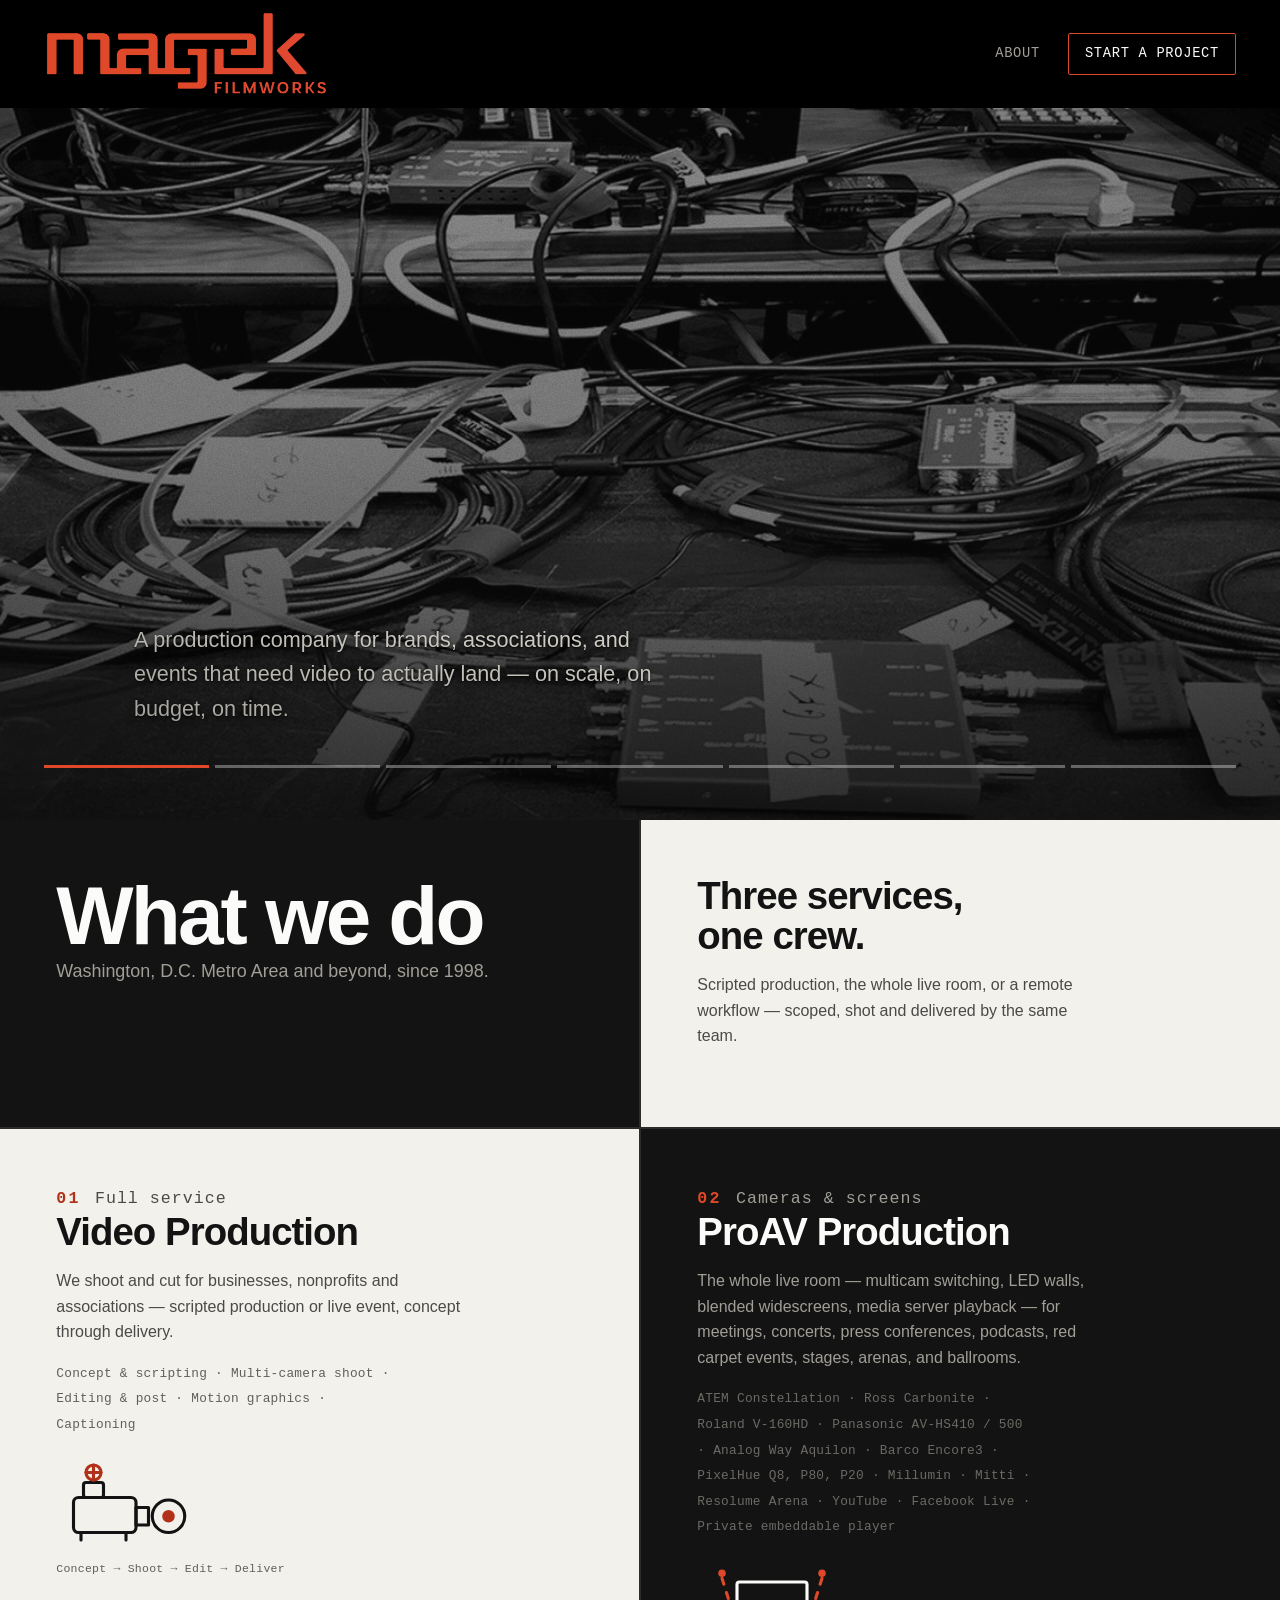
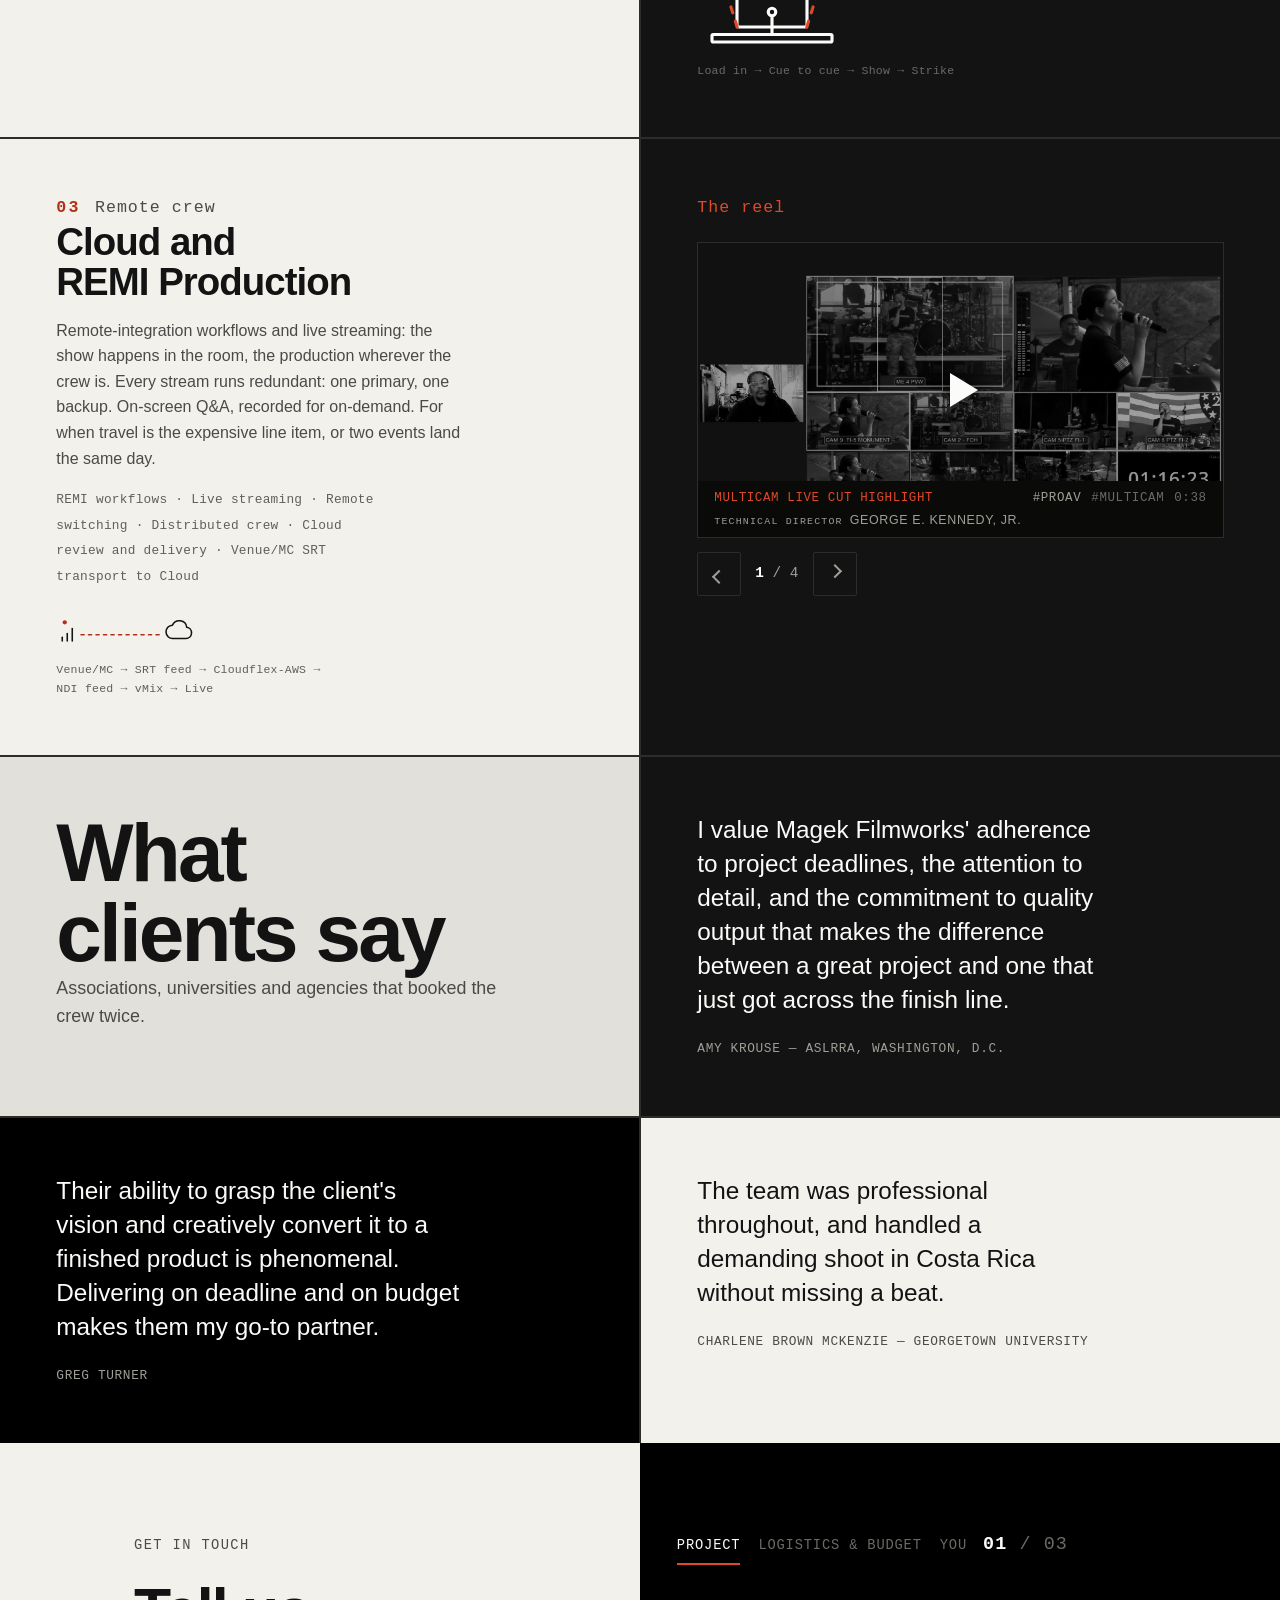
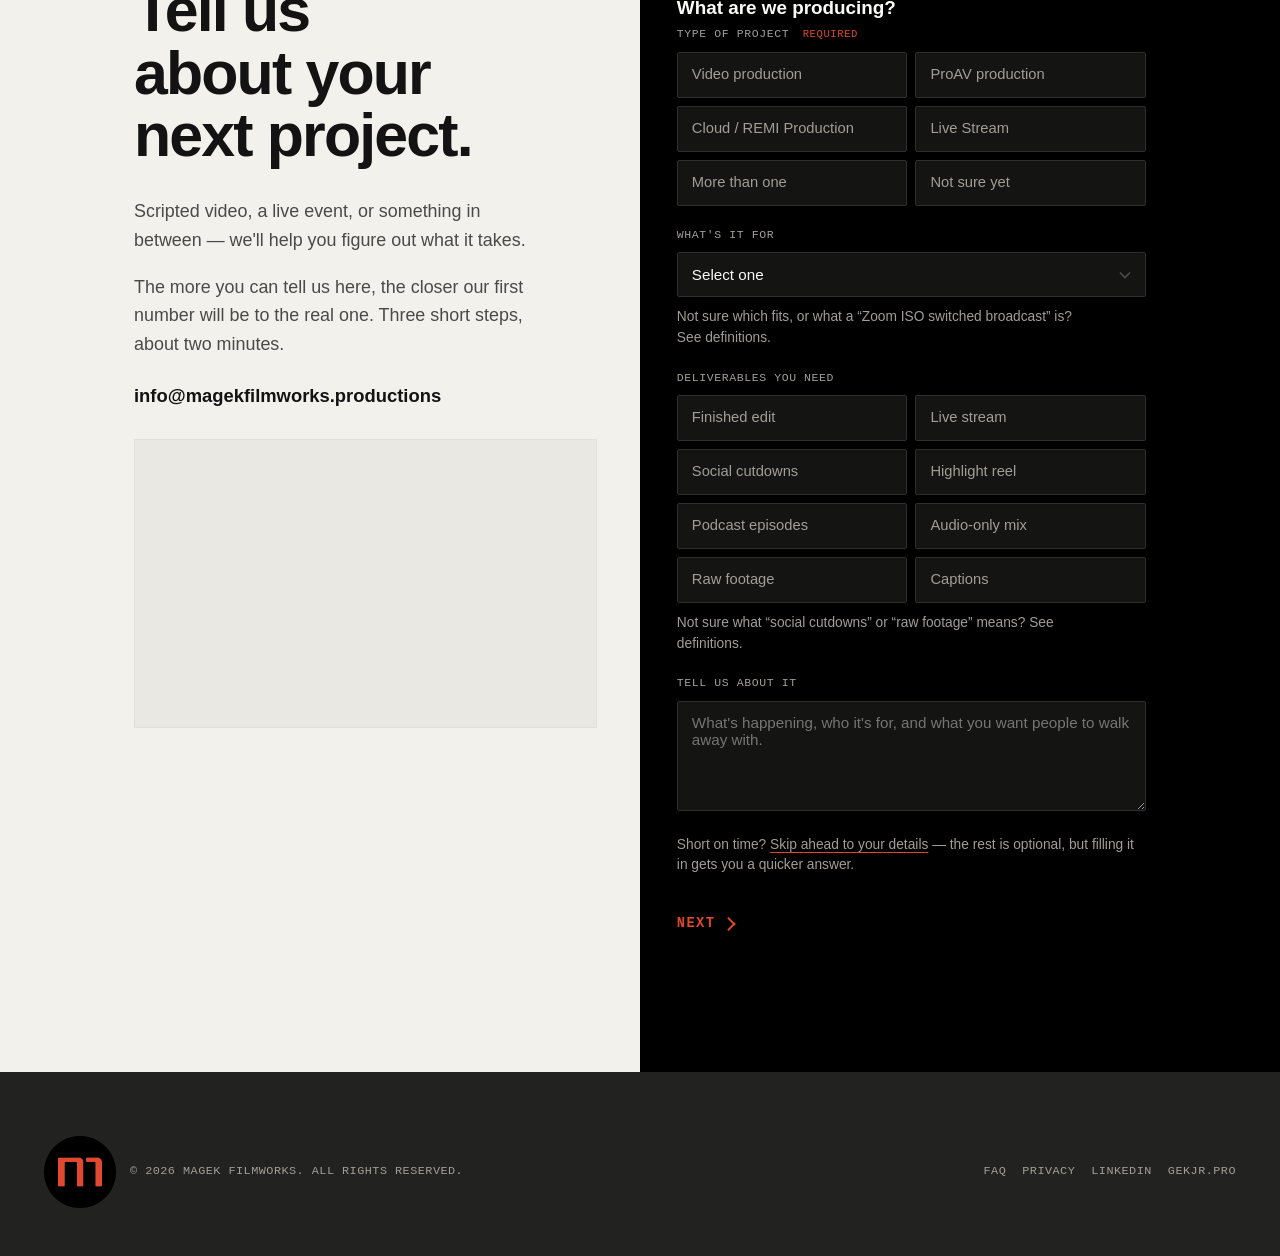
==== commit 3bc6a27f: "update" ====
--- a/index.html
+++ b/index.html
@@ -18,7 +18,7 @@
 <meta property="og:image" content="https://magekfilmworks.productions/images/clip-poster.jpeg" />
 <meta name="twitter:card" content="summary_large_image" />
 
-<link rel="stylesheet" href="css/style.css?v=dd601f3e" />
+<link rel="stylesheet" href="css/style.css?v=f2a7d478" />
 
 <!-- Google tag (gtag.js) -->
 <script async src="https://www.googletagmanager.com/gtag/js?id=G-8HSHWG9TJT"></script>
@@ -110,28 +110,63 @@
         <h3>Video Production</h3>
         <p>We shoot and cut for businesses, nonprofits and associations — scripted production or live event, concept through delivery.</p>
         <p class="rd-systems">Concept &amp; scripting · Multi-camera shoot · Editing &amp; post · Motion graphics · Captioning</p>
+        <div class="svc-diagram">
+          <svg viewBox="0 0 120 72" fill="none" stroke="currentColor"
+               stroke-width="2.5" stroke-linecap="round" stroke-linejoin="round"
+               aria-hidden="true" focusable="false">
+            <rect class="svc-ink" x="14" y="30" width="50" height="28" rx="4"/>
+            <rect class="svc-ink" x="22" y="18" width="16" height="12" rx="2"/>
+            <rect class="svc-ink" x="64" y="38" width="10" height="14"/>
+            <circle class="svc-ink" cx="90" cy="45" r="13"/>
+            <circle class="svc-accent" cx="90" cy="45" r="5" fill="currentColor" stroke="none"/>
+            <path class="svc-ink" d="M20 58 v6"/>
+            <path class="svc-ink" d="M56 58 v6"/>
+            <g transform="translate(30 10)">
+              <g class="svc-spin">
+                <circle class="svc-accent" r="6"/>
+                <path class="svc-accent" d="M0 -6 L0 6 M-6 0 L6 0"/>
+              </g>
+            </g>
+          </svg>
+          <span>Concept &rarr; Shoot &rarr; Edit &rarr; Deliver</span>
+        </div>
       </article>
       <article class="panel">
         <p class="panel-label"><b>02</b> <span>Cameras &amp; screens</span></p>
         <h3>ProAV Production</h3>
         <p>The whole live room &mdash; multicam switching, LED walls, blended widescreens, media server playback &mdash; for meetings, concerts, press conferences, podcasts, red carpet events, stages, arenas, and ballrooms.</p>
         <p class="rd-systems">ATEM Constellation &middot; Ross Carbonite &middot; Roland V-160HD &middot; Panasonic AV-HS410 / 500 &middot; Analog Way Aquilon &middot; Barco Encore3 &middot; PixelHue Q8, P80, P20 &middot; Millumin &middot; Mitti &middot; Resolume Arena &middot; YouTube &middot; Facebook Live &middot; Private embeddable player</p>
+        <div class="svc-diagram">
+          <svg viewBox="0 0 120 72" fill="none" stroke="currentColor"
+               stroke-width="2.5" stroke-linecap="round" stroke-linejoin="round"
+               aria-hidden="true" focusable="false">
+            <rect class="svc-ink" x="32" y="16" width="56" height="36" rx="2"/>
+            <rect class="svc-ink" x="12" y="58" width="96" height="6" rx="1"/>
+            <path class="svc-ink" d="M60 58 L60 44"/>
+            <circle class="svc-ink" cx="60" cy="40" r="3"/>
+            <circle class="svc-accent" cx="20" cy="9" r="3" fill="currentColor" stroke="none"/>
+            <path class="svc-accent svc-flow" d="M20 13 L34 58"/>
+            <circle class="svc-accent" cx="100" cy="9" r="3" fill="currentColor" stroke="none"/>
+            <path class="svc-accent svc-flow" d="M100 13 L86 58"/>
+          </svg>
+          <span>Load in &rarr; Cue to cue &rarr; Show &rarr; Strike</span>
+        </div>
       </article>
       <article class="panel panel--light">
         <p class="panel-label"><b>03</b> <span>Remote crew</span></p>
         <h3>Cloud and REMI Production</h3>
         <p>Remote-integration workflows and live streaming: the show happens in the room, the production wherever the crew is. Every stream runs redundant: one primary, one backup. On-screen Q&amp;A, recorded for on-demand. For when travel is the expensive line item, or two events land the same day.</p>
         <p class="rd-systems">REMI workflows · Live streaming · Remote switching · Distributed crew · Cloud review and delivery · Venue/MC SRT transport to Cloud</p>
-        <div class="transport-diagram">
+        <div class="svc-diagram">
           <svg viewBox="0 0 240 64" fill="none" stroke="currentColor"
                stroke-width="2.5" stroke-linecap="round" stroke-linejoin="round"
                aria-hidden="true" focusable="false">
-            <circle class="td-accent" cx="14" cy="18" r="3.4" fill="currentColor" stroke="none"/>
-            <path class="td-ink" d="M10 48 L10 42"/>
-            <path class="td-ink" d="M18 48 L18 36"/>
-            <path class="td-ink" d="M26 48 L26 28"/>
-            <path class="td-accent td-flow" d="M40 38 L172 38"/>
-            <path class="td-ink" d="M188 44 h20 a9 9 0 0 0 1.2 -17.9 a12 12 0 0 0 -22.9 -3.4 a8 8 0 0 0 0.7 21.3 z"/>
+            <circle class="svc-accent" cx="14" cy="18" r="3.4" fill="currentColor" stroke="none"/>
+            <path class="svc-ink" d="M10 48 L10 42"/>
+            <path class="svc-ink" d="M18 48 L18 36"/>
+            <path class="svc-ink" d="M26 48 L26 28"/>
+            <path class="svc-accent svc-flow" d="M40 38 L172 38"/>
+            <path class="svc-ink" d="M188 44 h20 a9 9 0 0 0 1.2 -17.9 a12 12 0 0 0 -22.9 -3.4 a8 8 0 0 0 0.7 21.3 z"/>
           </svg>
           <span>Venue/MC &rarr; SRT feed &rarr; Cloudflex-AWS &rarr; NDI feed &rarr; vMix &rarr; Live</span>
         </div>
--- a/css/style.css
+++ b/css/style.css
@@ -3341,17 +3341,19 @@
   max-width: 44ch;
 }
 
-/* The Cloud/REMI panel's transport diagram — an SRT feed leaving a
-   venue's MC and landing in the cloud. currentColor on the SVG plus
-   var() on the two path classes means it needs no light/dark rule of
-   its own: whichever palette the panel is already carrying (this one
-   is .panel--light) is what it inherits. */
-/* Stacked, not side-by-side: the caption started as three short words
-   and is now six pipeline stages. Beside the icon it had to fight for a
-   narrow leftover column and wrapped to three or four cramped lines on
-   a phone. Full-width beneath the icon, it wraps the same text in
-   about half as many lines and reads as a caption rather than a squeeze. */
-.transport-diagram {
+/* Shared by all three service diagrams — the Cloud/REMI transport
+   diagram, the Video Production camera, and the ProAV stage below.
+   currentColor on each SVG plus var() on the two path classes means
+   none of them need a light/dark rule of their own: whichever palette
+   the panel is already carrying is what they inherit. */
+/* Stacked, not side-by-side: the transport diagram's caption started as
+   three short words and is now six pipeline stages. Beside the icon it
+   had to fight for a narrow leftover column and wrapped to three or
+   four cramped lines on a phone. Full-width beneath the icon, it wraps
+   the same text in about half as many lines and reads as a caption
+   rather than a squeeze — kept for the camera and stage captions too,
+   even though those are short, so all three sit the same way. */
+.svc-diagram {
   display: flex;
   flex-direction: column;
   align-items: flex-start;
@@ -3359,13 +3361,13 @@
   margin-top: 22px;
 }
 
-.transport-diagram svg {
+.svc-diagram svg {
   width: 150px;
   height: auto;
   flex-shrink: 0;
 }
 
-.transport-diagram span {
+.svc-diagram span {
   font-family: var(--font-mono);
   font-size: 0.72rem;
   letter-spacing: 0.02em;
@@ -3374,27 +3376,46 @@
   max-width: 40ch;
 }
 
-.td-ink { color: var(--ink); }
-.td-accent { color: var(--tally-ink); }
+.svc-ink { color: var(--ink); }
+.svc-accent { color: var(--tally-ink); }
 
 /* The line never stops moving — a static dashed line reads as "connected,"
    which is only half the fact. This is the same stroke-dasharray walk
    used for a marching-ants selection outline: cheap, GPU-friendly, and
-   needs no JS. */
-.td-flow {
+   needs no JS. Also drives the stage diagram's two light beams below —
+   light hitting a stage is a live signal too, so it gets the same
+   motion as the SRT feed rather than a different kind of animation. */
+.svc-flow {
   stroke-dasharray: 5 7;
-  animation: transport-flow 1.1s linear infinite;
-}
-
-@keyframes transport-flow {
+  animation: svc-flow 1.1s linear infinite;
+}
+
+@keyframes svc-flow {
   to { stroke-dashoffset: -24; }
 }
 
-/* Motion is the whole point, so the fallback is the finished picture
-   rather than a blank one: the dashes stay put, still reading as a path
-   to the cloud, just not walking. */
+/* The camera diagram's take-up reel, turning the way a running
+   camera's actually does. transform-origin: 0 0 is enough here (no
+   transform-box: fill-box needed, which older Safari doesn't always
+   honor) because the reel sits inside an inner <g> whose parent <g>
+   already translated it to the reel's center — so the inner g's own
+   local origin already lands exactly where it needs to spin around. */
+.svc-spin {
+  transform-origin: 0 0;
+  animation: svc-spin 5s linear infinite;
+}
+
+@keyframes svc-spin {
+  to { transform: rotate(360deg); }
+}
+
+/* Motion is the whole point of each of these, so the fallback is the
+   finished picture rather than a blank one: the lines stay put (still
+   reading as a path, or a light beam) and the reel stays at whatever
+   angle it was drawn at, just not turning. */
 @media (prefers-reduced-motion: reduce) {
-  .td-flow { animation: none; }
+  .svc-flow { animation: none; }
+  .svc-spin { animation: none; }
 }
 
 .panel blockquote {
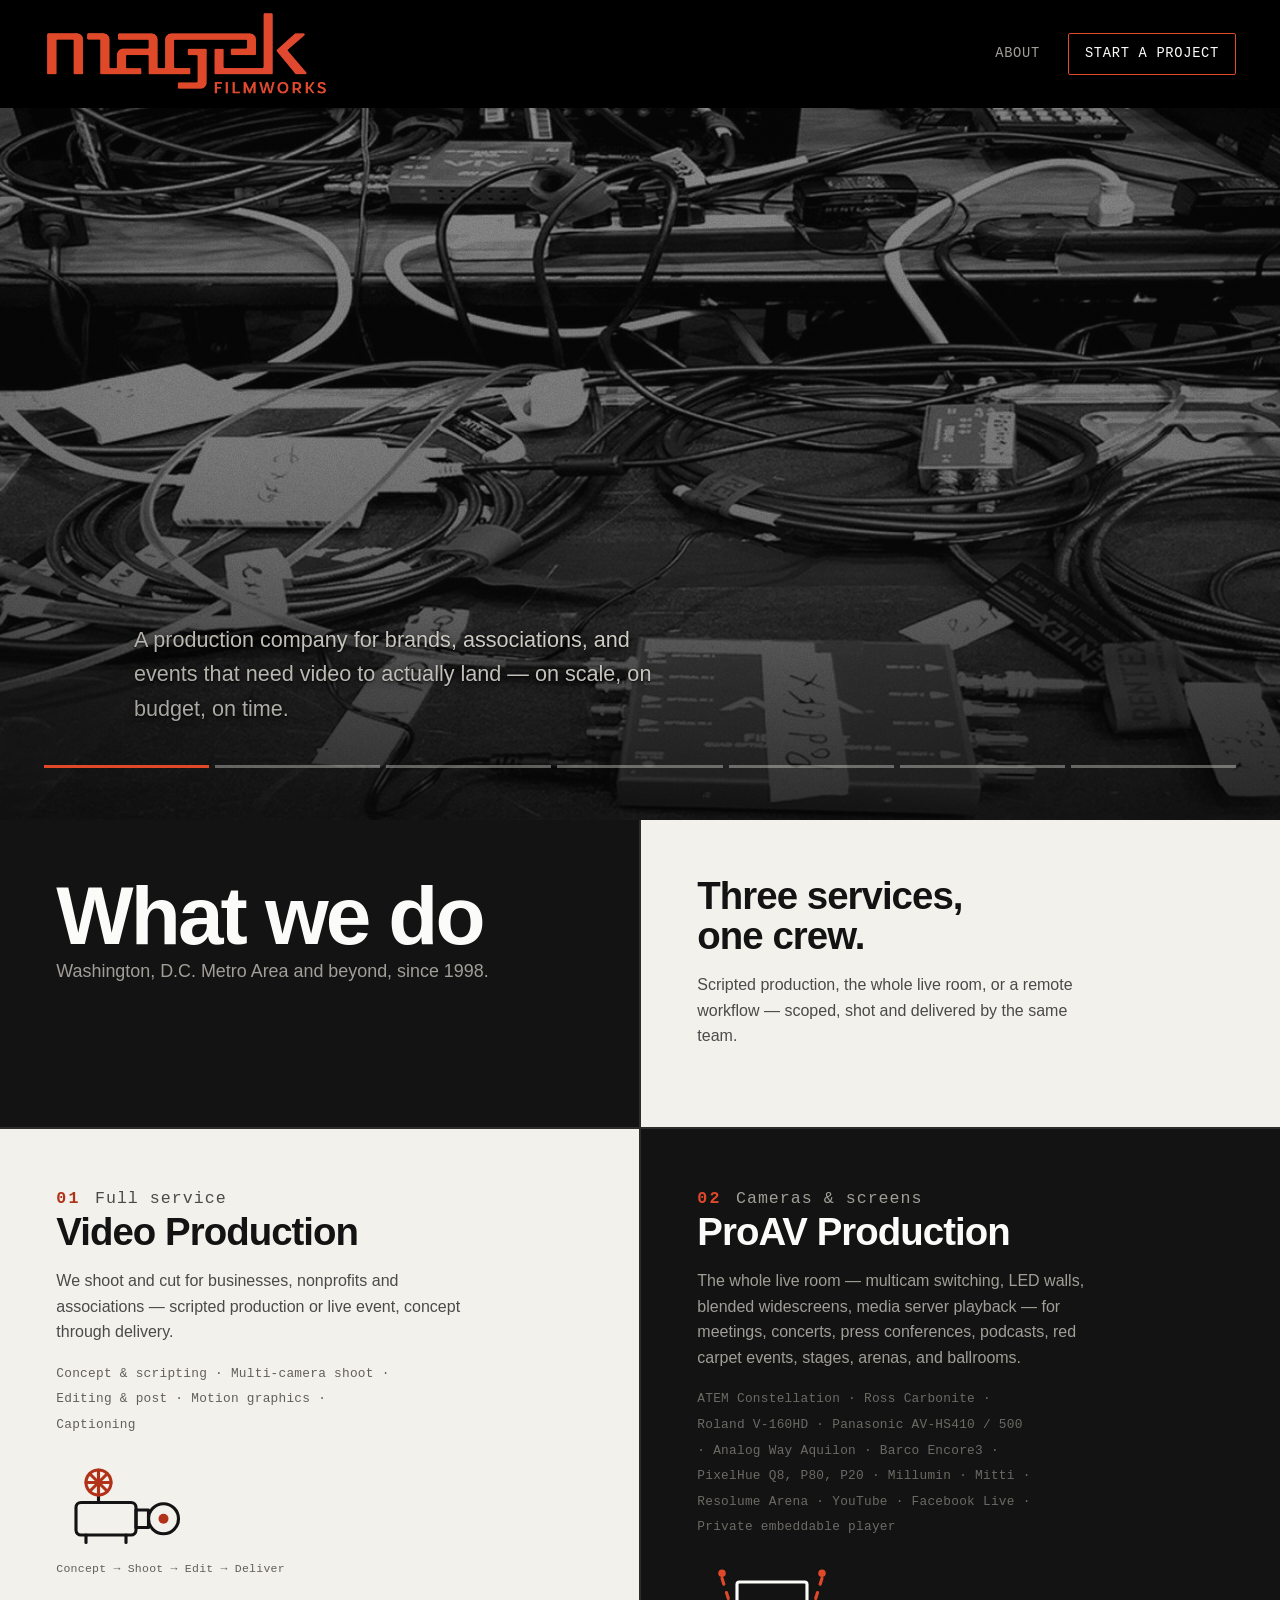
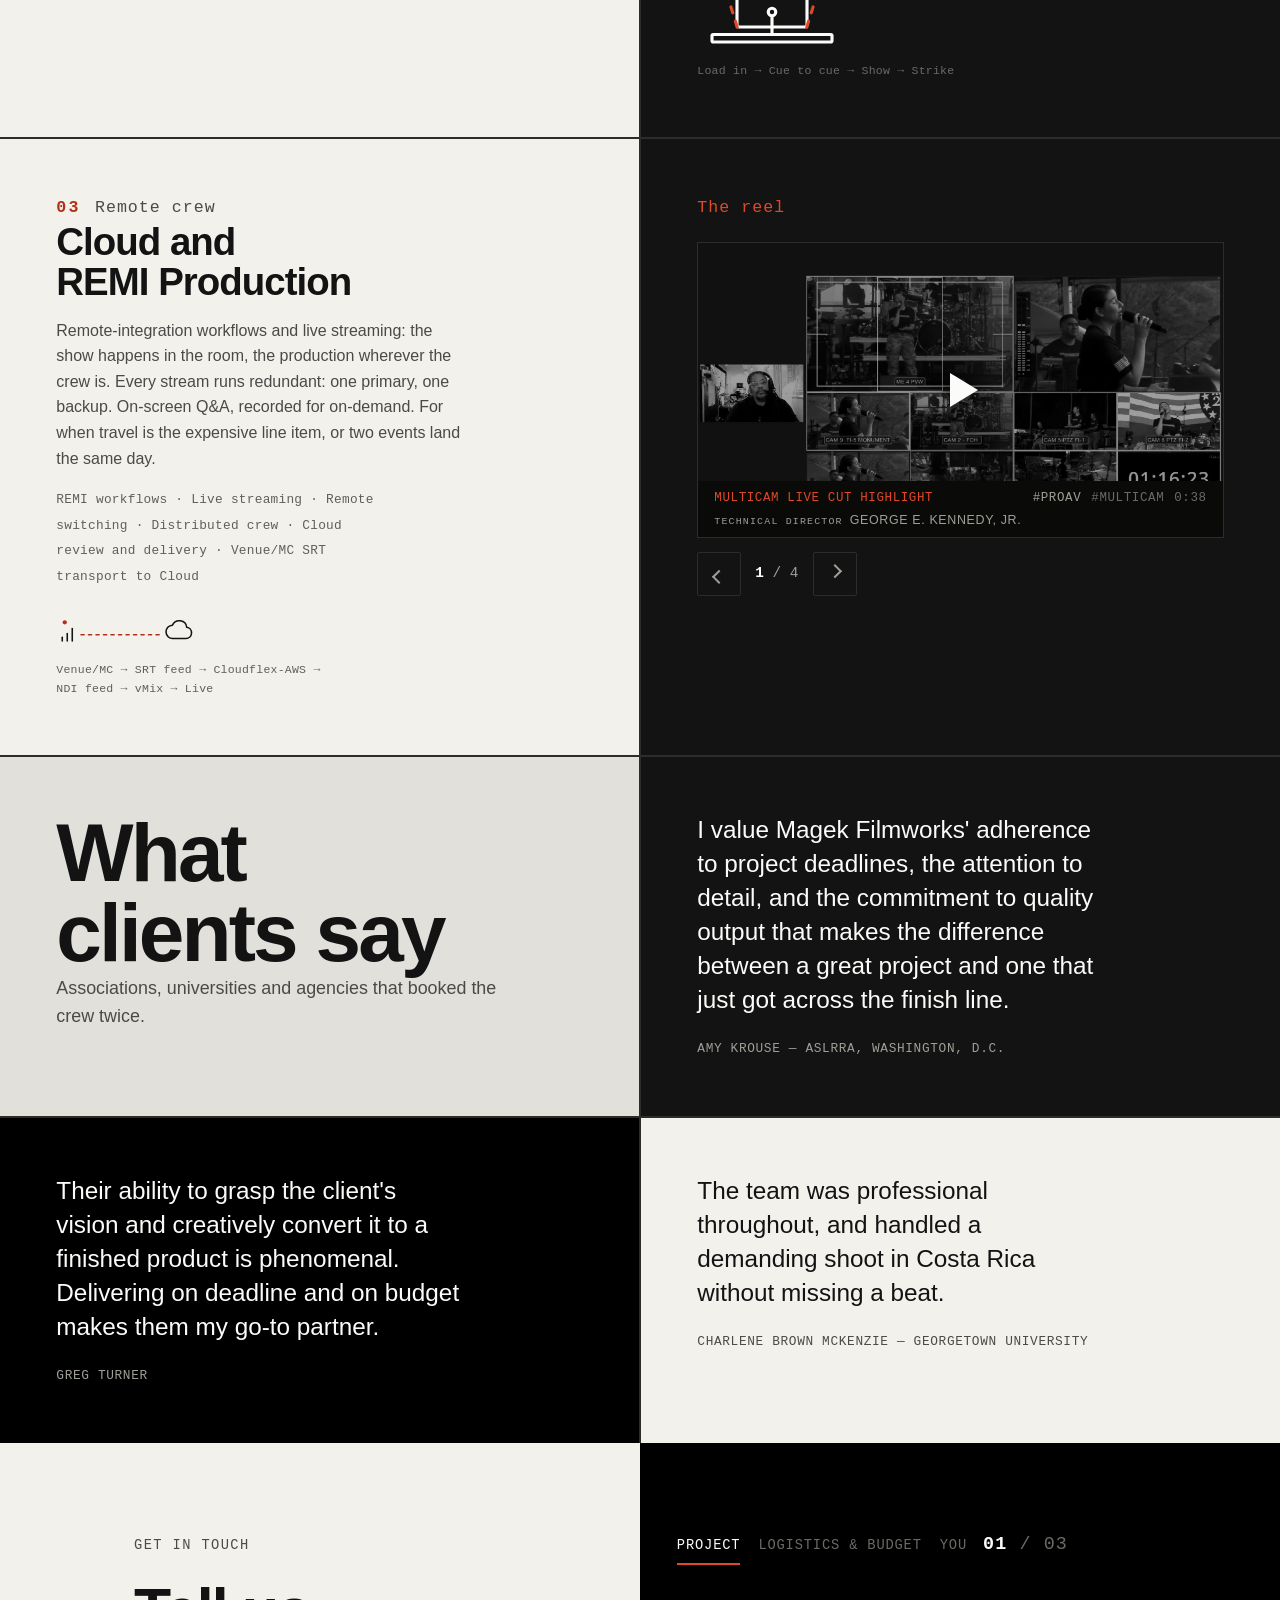
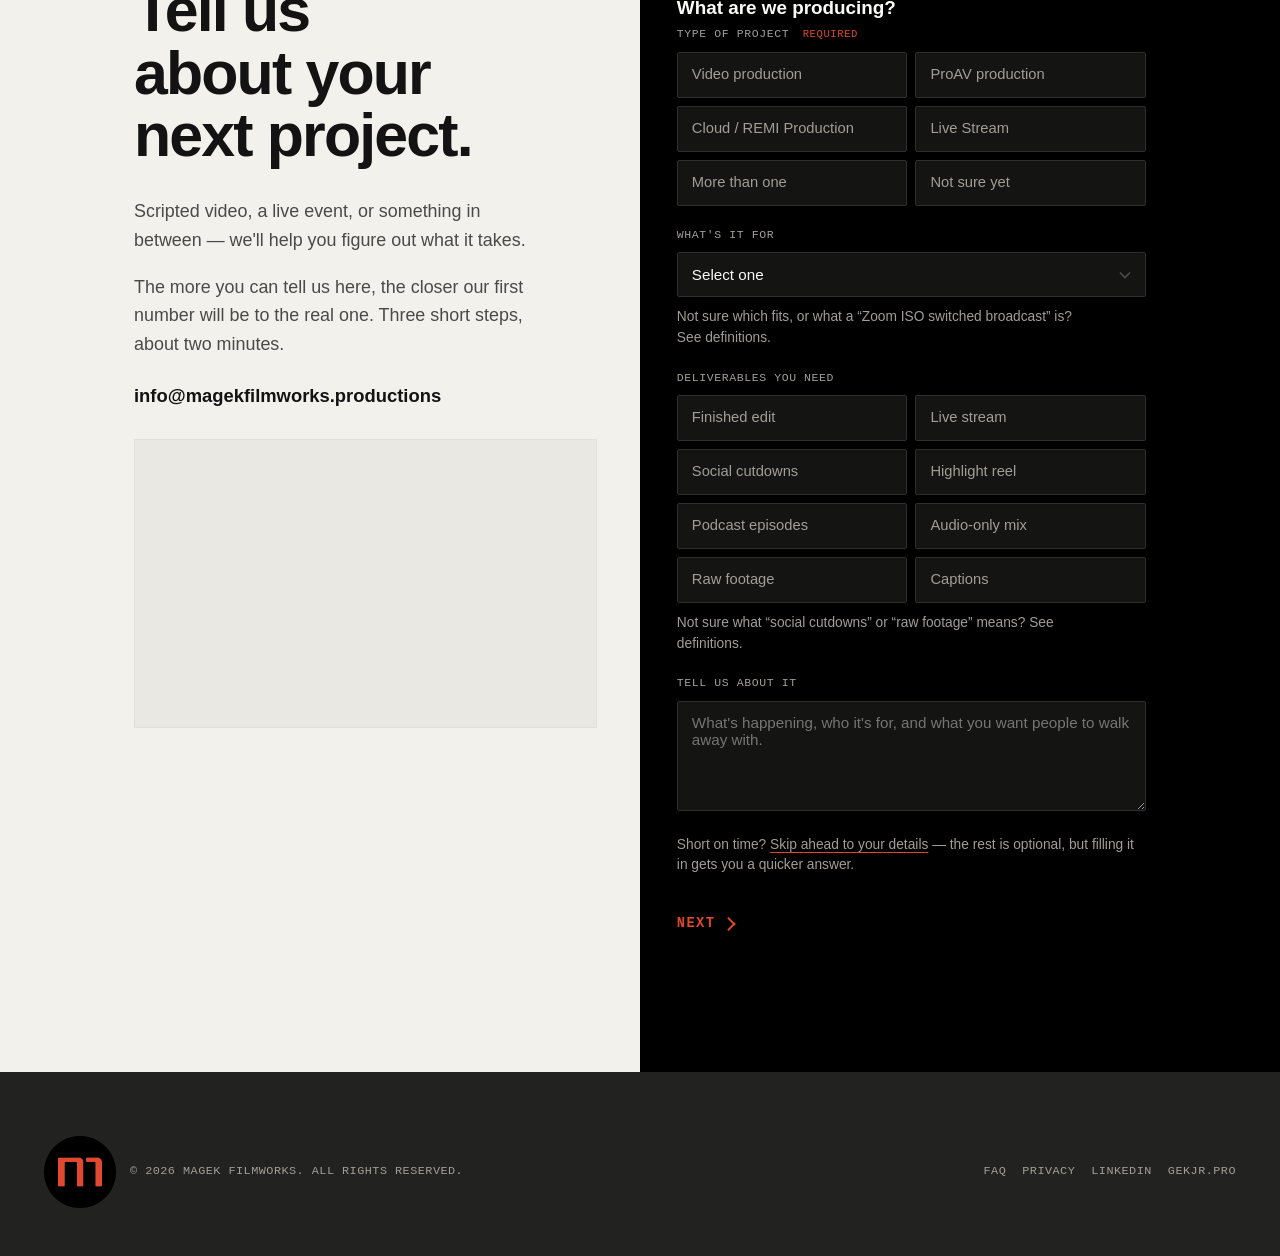
==== commit a97a425f: "update" ====
--- a/index.html
+++ b/index.html
@@ -114,17 +114,18 @@
           <svg viewBox="0 0 120 72" fill="none" stroke="currentColor"
                stroke-width="2.5" stroke-linecap="round" stroke-linejoin="round"
                aria-hidden="true" focusable="false">
-            <rect class="svc-ink" x="14" y="30" width="50" height="28" rx="4"/>
-            <rect class="svc-ink" x="22" y="18" width="16" height="12" rx="2"/>
-            <rect class="svc-ink" x="64" y="38" width="10" height="14"/>
-            <circle class="svc-ink" cx="90" cy="45" r="13"/>
-            <circle class="svc-accent" cx="90" cy="45" r="5" fill="currentColor" stroke="none"/>
-            <path class="svc-ink" d="M20 58 v6"/>
-            <path class="svc-ink" d="M56 58 v6"/>
-            <g transform="translate(30 10)">
+            <rect class="svc-ink" x="16" y="34" width="48" height="26" rx="4"/>
+            <path class="svc-ink" d="M34 28 v6"/>
+            <rect class="svc-ink" x="64" y="40" width="10" height="14"/>
+            <circle class="svc-ink" cx="86" cy="47" r="12"/>
+            <circle class="svc-accent" cx="86" cy="47" r="4" fill="currentColor" stroke="none"/>
+            <path class="svc-ink" d="M24 60 v6"/>
+            <path class="svc-ink" d="M56 60 v6"/>
+            <g transform="translate(34 18)">
               <g class="svc-spin">
-                <circle class="svc-accent" r="6"/>
-                <path class="svc-accent" d="M0 -6 L0 6 M-6 0 L6 0"/>
+                <circle class="svc-accent" r="10"/>
+                <path class="svc-accent" d="M0 -10 L0 10 M-10 0 L10 0 M-7 -7 L7 7 M-7 7 L7 -7"/>
+                <circle class="svc-accent" r="2" fill="currentColor" stroke="none"/>
               </g>
             </g>
           </svg>
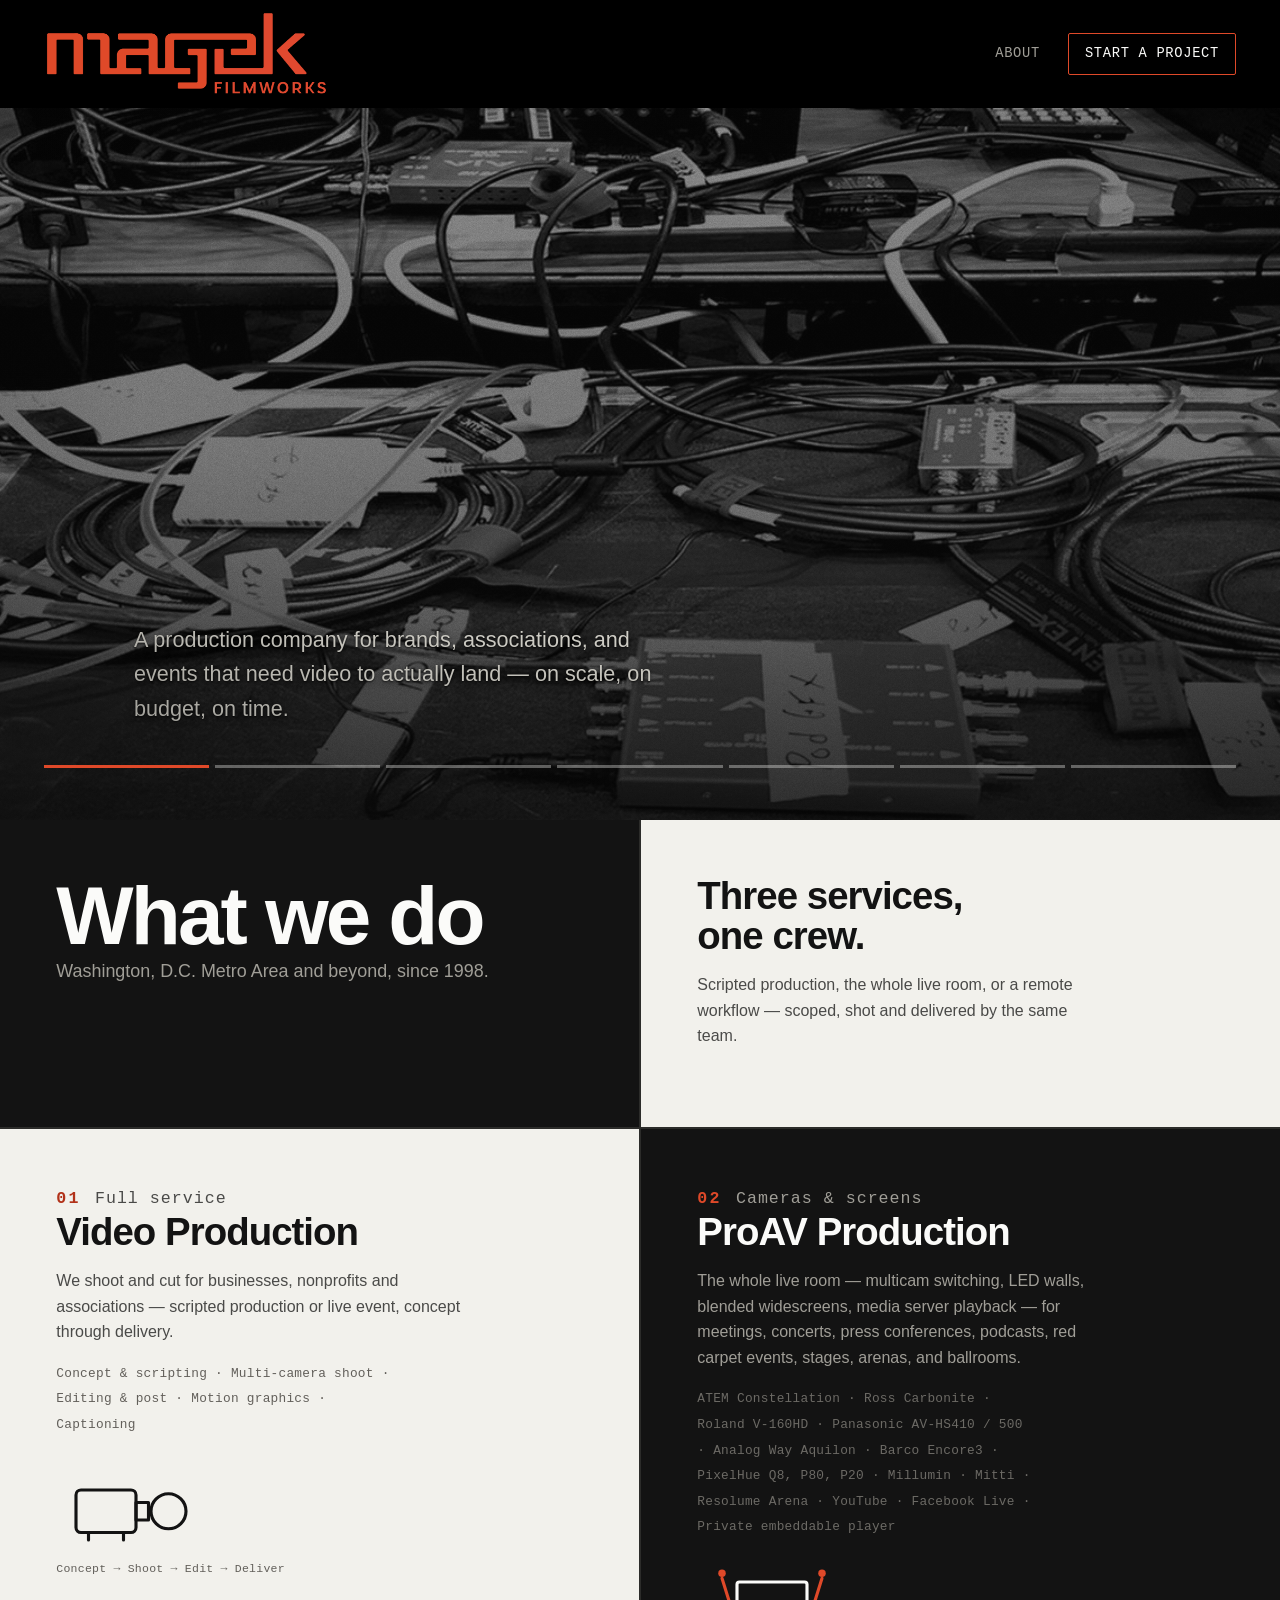
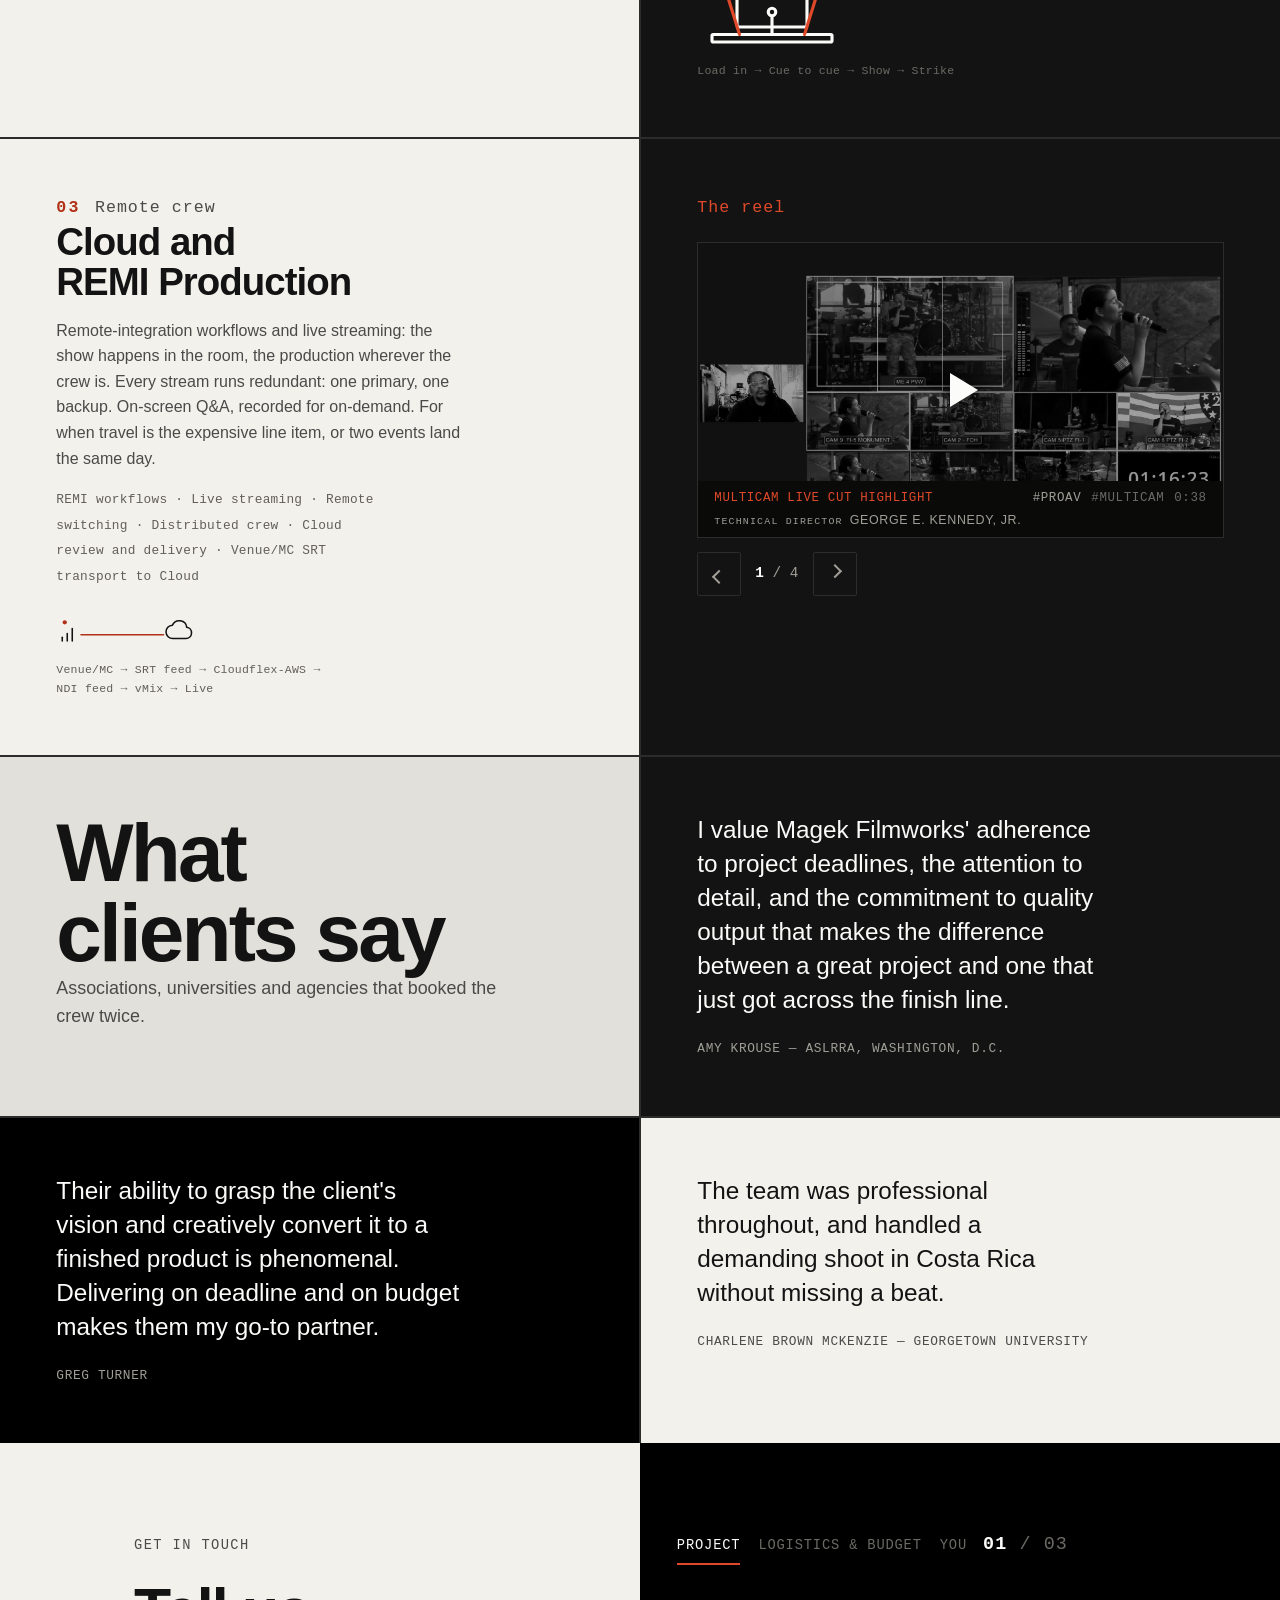
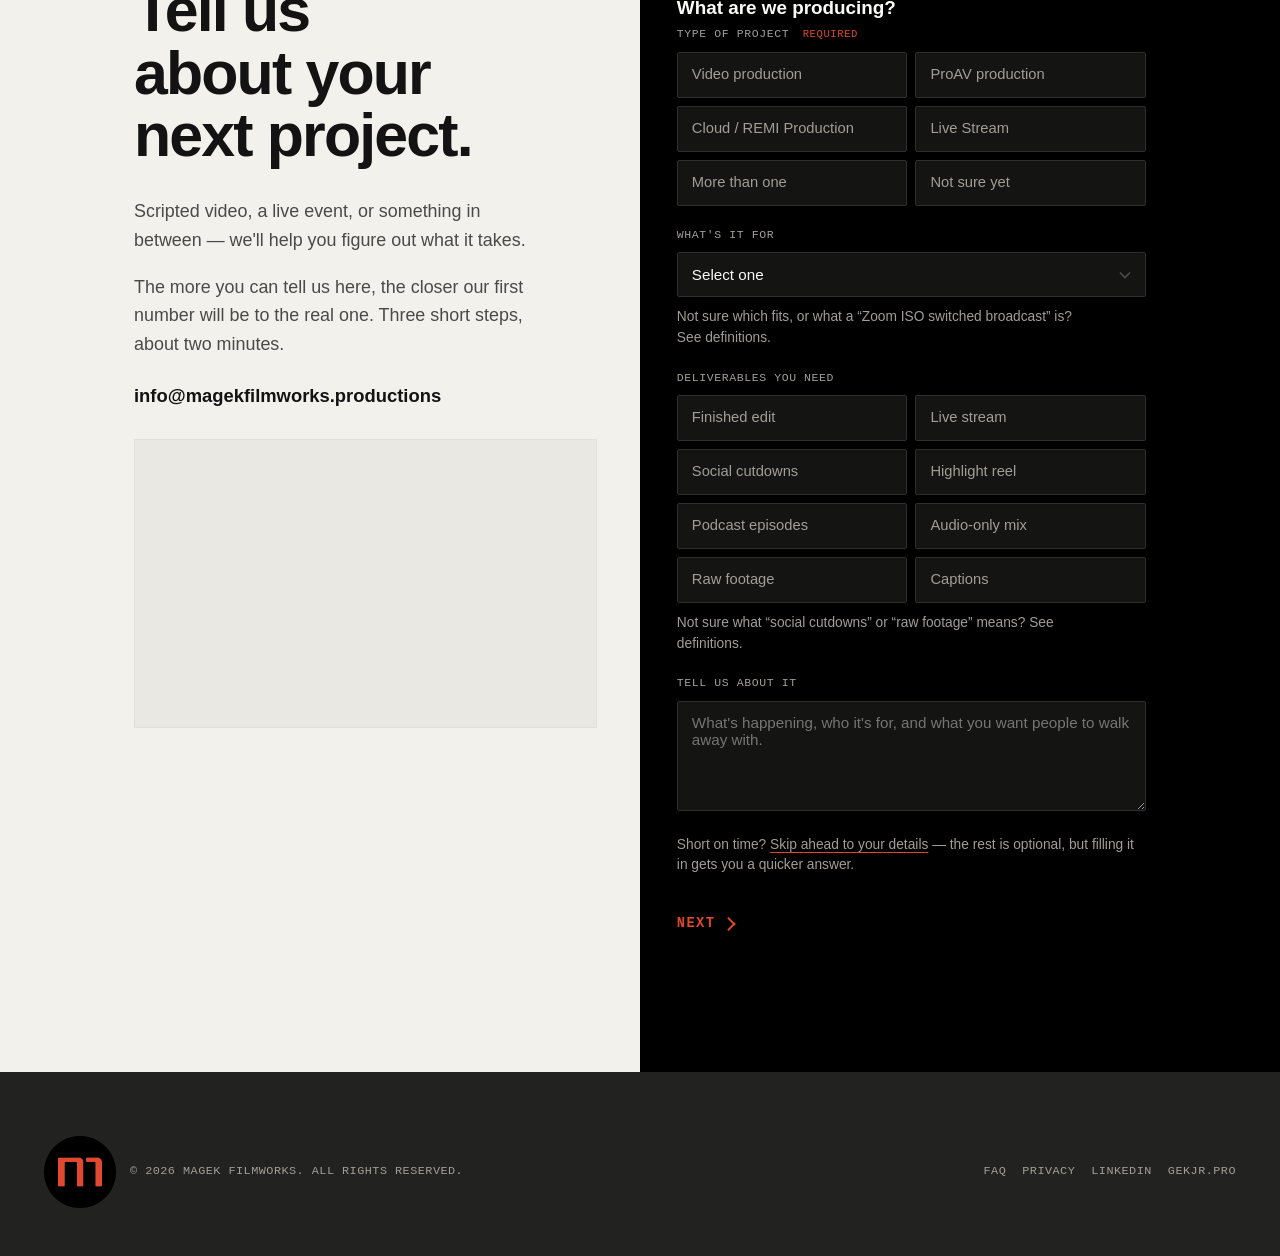
==== commit 69c92e3f: "UPDATE" ====
--- a/index.html
+++ b/index.html
@@ -18,7 +18,7 @@
 <meta property="og:image" content="https://magekfilmworks.productions/images/clip-poster.jpeg" />
 <meta name="twitter:card" content="summary_large_image" />
 
-<link rel="stylesheet" href="css/style.css?v=f2a7d478" />
+<link rel="stylesheet" href="css/style.css?v=3de15382" />
 
 <!-- Google tag (gtag.js) -->
 <script async src="https://www.googletagmanager.com/gtag/js?id=G-8HSHWG9TJT"></script>
@@ -114,20 +114,11 @@
           <svg viewBox="0 0 120 72" fill="none" stroke="currentColor"
                stroke-width="2.5" stroke-linecap="round" stroke-linejoin="round"
                aria-hidden="true" focusable="false">
-            <rect class="svc-ink" x="16" y="34" width="48" height="26" rx="4"/>
-            <path class="svc-ink" d="M34 28 v6"/>
-            <rect class="svc-ink" x="64" y="40" width="10" height="14"/>
-            <circle class="svc-ink" cx="86" cy="47" r="12"/>
-            <circle class="svc-accent" cx="86" cy="47" r="4" fill="currentColor" stroke="none"/>
-            <path class="svc-ink" d="M24 60 v6"/>
-            <path class="svc-ink" d="M56 60 v6"/>
-            <g transform="translate(34 18)">
-              <g class="svc-spin">
-                <circle class="svc-accent" r="10"/>
-                <path class="svc-accent" d="M0 -10 L0 10 M-10 0 L10 0 M-7 -7 L7 7 M-7 7 L7 -7"/>
-                <circle class="svc-accent" r="2" fill="currentColor" stroke="none"/>
-              </g>
-            </g>
+            <rect class="svc-ink" x="16" y="24" width="48" height="34" rx="4"/>
+            <path class="svc-ink" d="M26 58 v6"/>
+            <path class="svc-ink" d="M54 58 v6"/>
+            <rect class="svc-ink" x="64" y="34" width="10" height="14"/>
+            <circle class="svc-ink" cx="90" cy="41" r="14"/>
           </svg>
           <span>Concept &rarr; Shoot &rarr; Edit &rarr; Deliver</span>
         </div>
@@ -146,9 +137,9 @@
             <path class="svc-ink" d="M60 58 L60 44"/>
             <circle class="svc-ink" cx="60" cy="40" r="3"/>
             <circle class="svc-accent" cx="20" cy="9" r="3" fill="currentColor" stroke="none"/>
-            <path class="svc-accent svc-flow" d="M20 13 L34 58"/>
+            <path class="svc-accent" d="M20 13 L34 58"/>
             <circle class="svc-accent" cx="100" cy="9" r="3" fill="currentColor" stroke="none"/>
-            <path class="svc-accent svc-flow" d="M100 13 L86 58"/>
+            <path class="svc-accent" d="M100 13 L86 58"/>
           </svg>
           <span>Load in &rarr; Cue to cue &rarr; Show &rarr; Strike</span>
         </div>
@@ -166,7 +157,7 @@
             <path class="svc-ink" d="M10 48 L10 42"/>
             <path class="svc-ink" d="M18 48 L18 36"/>
             <path class="svc-ink" d="M26 48 L26 28"/>
-            <path class="svc-accent svc-flow" d="M40 38 L172 38"/>
+            <path class="svc-accent" d="M40 38 L172 38"/>
             <path class="svc-ink" d="M188 44 h20 a9 9 0 0 0 1.2 -17.9 a12 12 0 0 0 -22.9 -3.4 a8 8 0 0 0 0.7 21.3 z"/>
           </svg>
           <span>Venue/MC &rarr; SRT feed &rarr; Cloudflex-AWS &rarr; NDI feed &rarr; vMix &rarr; Live</span>
--- a/css/style.css
+++ b/css/style.css
@@ -3379,44 +3379,11 @@
 .svc-ink { color: var(--ink); }
 .svc-accent { color: var(--tally-ink); }
 
-/* The line never stops moving — a static dashed line reads as "connected,"
-   which is only half the fact. This is the same stroke-dasharray walk
-   used for a marching-ants selection outline: cheap, GPU-friendly, and
-   needs no JS. Also drives the stage diagram's two light beams below —
-   light hitting a stage is a live signal too, so it gets the same
-   motion as the SRT feed rather than a different kind of animation. */
-.svc-flow {
-  stroke-dasharray: 5 7;
-  animation: svc-flow 1.1s linear infinite;
-}
-
-@keyframes svc-flow {
-  to { stroke-dashoffset: -24; }
-}
-
-/* The camera diagram's take-up reel, turning the way a running
-   camera's actually does. transform-origin: 0 0 is enough here (no
-   transform-box: fill-box needed, which older Safari doesn't always
-   honor) because the reel sits inside an inner <g> whose parent <g>
-   already translated it to the reel's center — so the inner g's own
-   local origin already lands exactly where it needs to spin around. */
-.svc-spin {
-  transform-origin: 0 0;
-  animation: svc-spin 5s linear infinite;
-}
-
-@keyframes svc-spin {
-  to { transform: rotate(360deg); }
-}
-
-/* Motion is the whole point of each of these, so the fallback is the
-   finished picture rather than a blank one: the lines stay put (still
-   reading as a path, or a light beam) and the reel stays at whatever
-   angle it was drawn at, just not turning. */
-@media (prefers-reduced-motion: reduce) {
-  .svc-flow { animation: none; }
-  .svc-spin { animation: none; }
-}
+/* All three service diagrams carried motion at one point — a flowing
+   dashed line here and on the stage's light beams, a spinning reel or
+   focus ring on the camera through several redesigns. Removed on
+   request: no CSS animation left anywhere in this group, just line art
+   in two tones. */
 
 .panel blockquote {
   margin: 0;
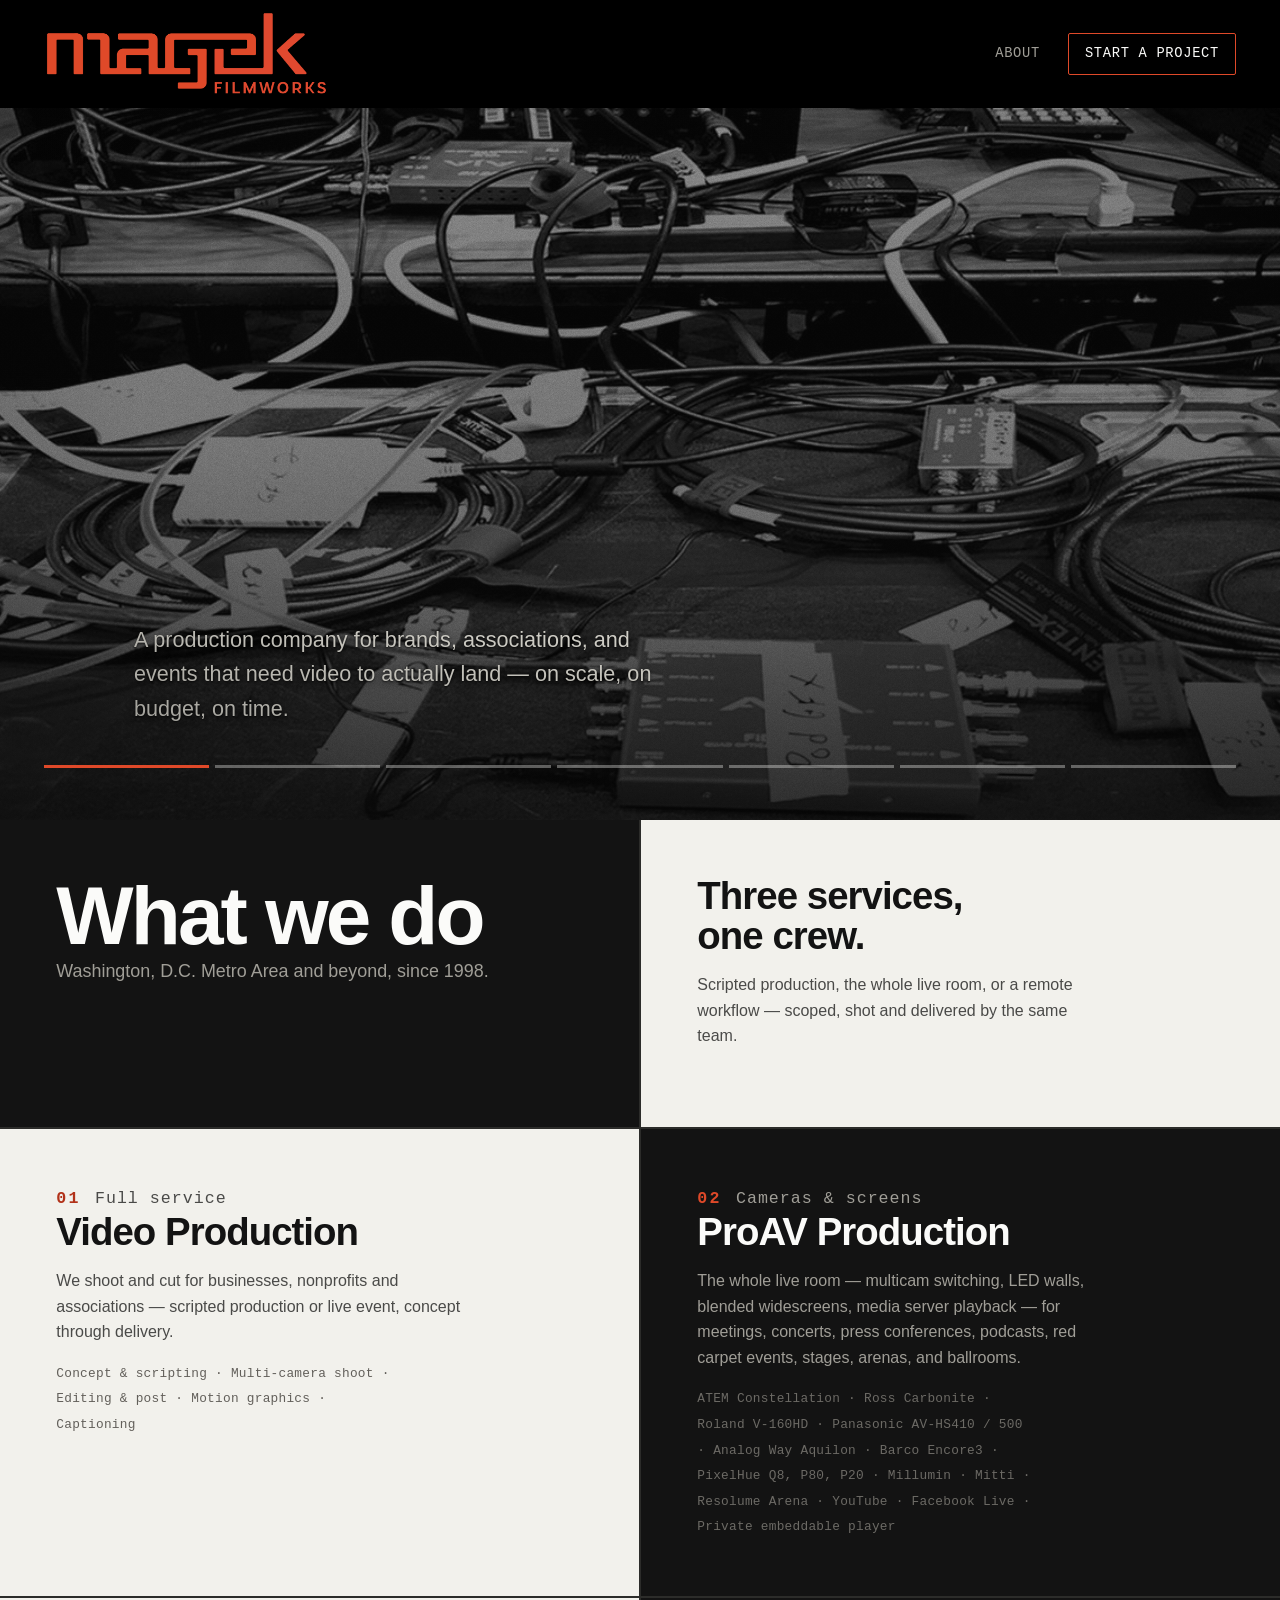
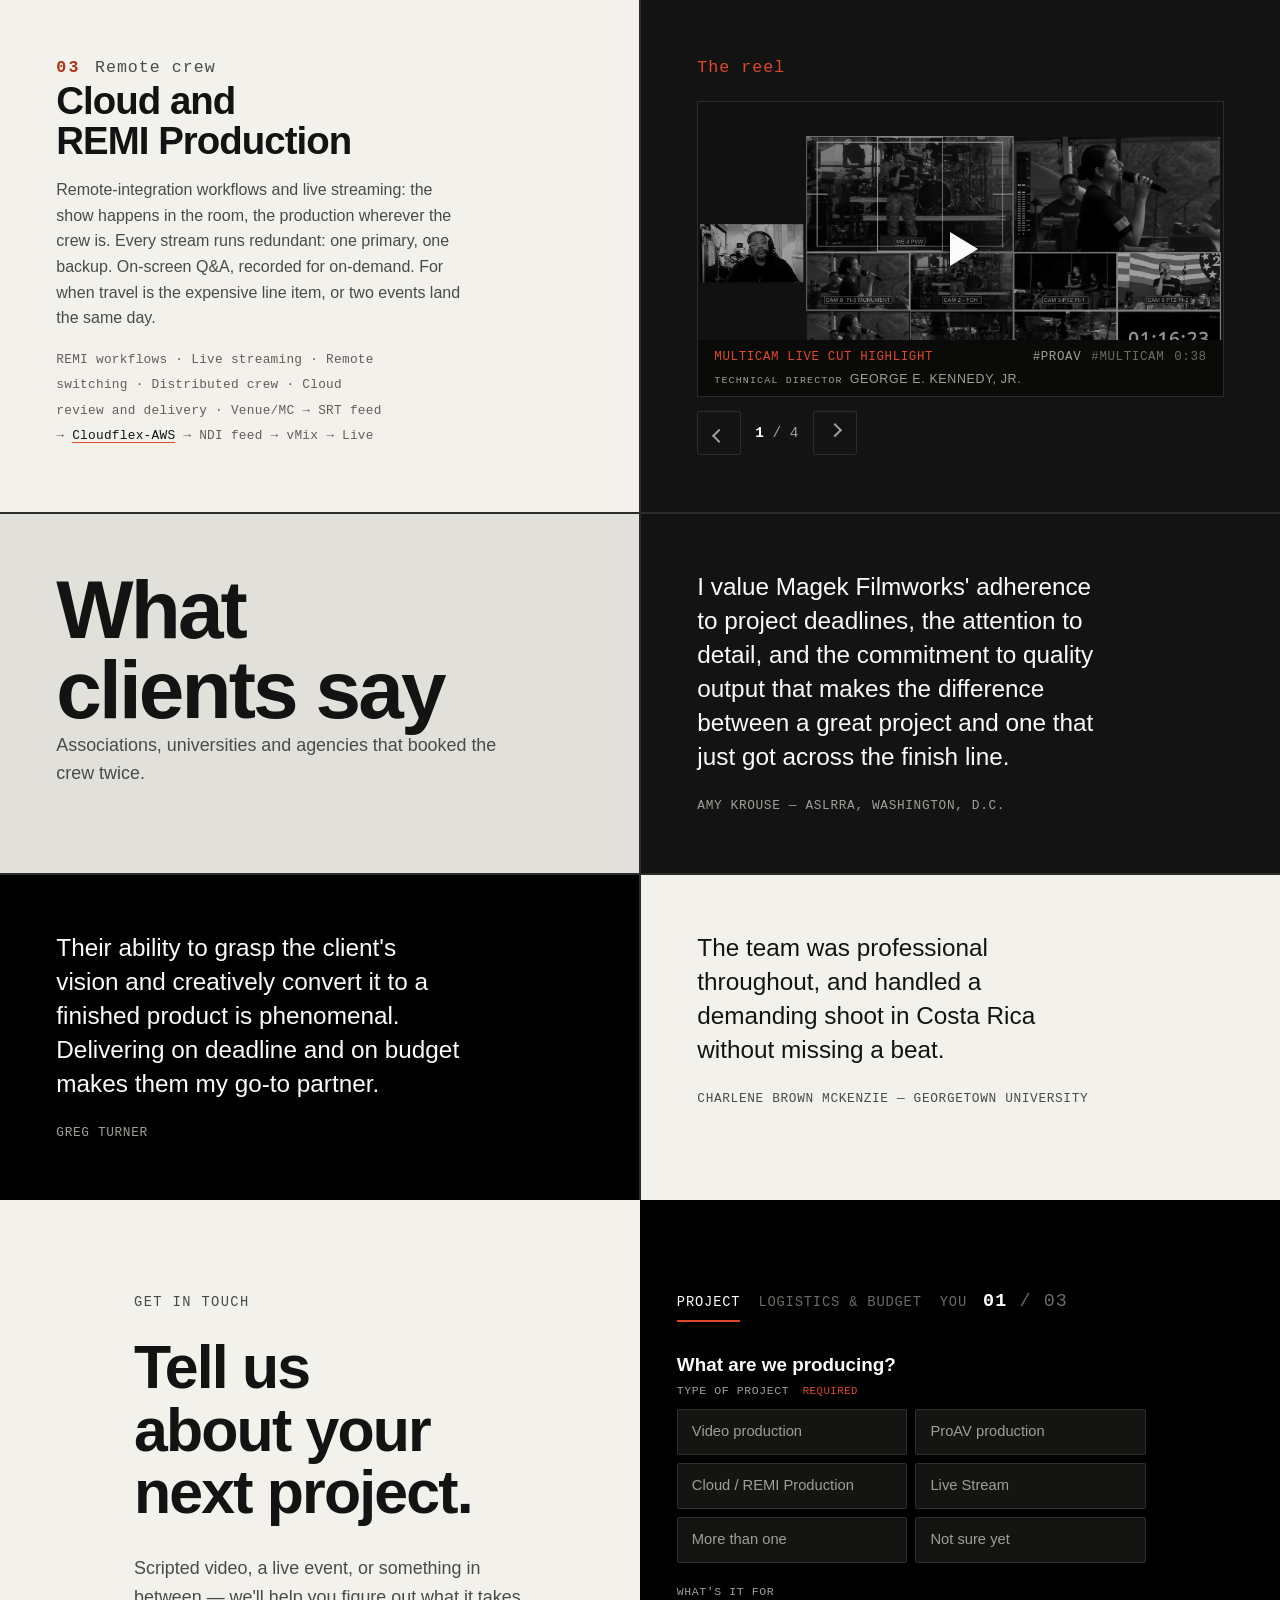
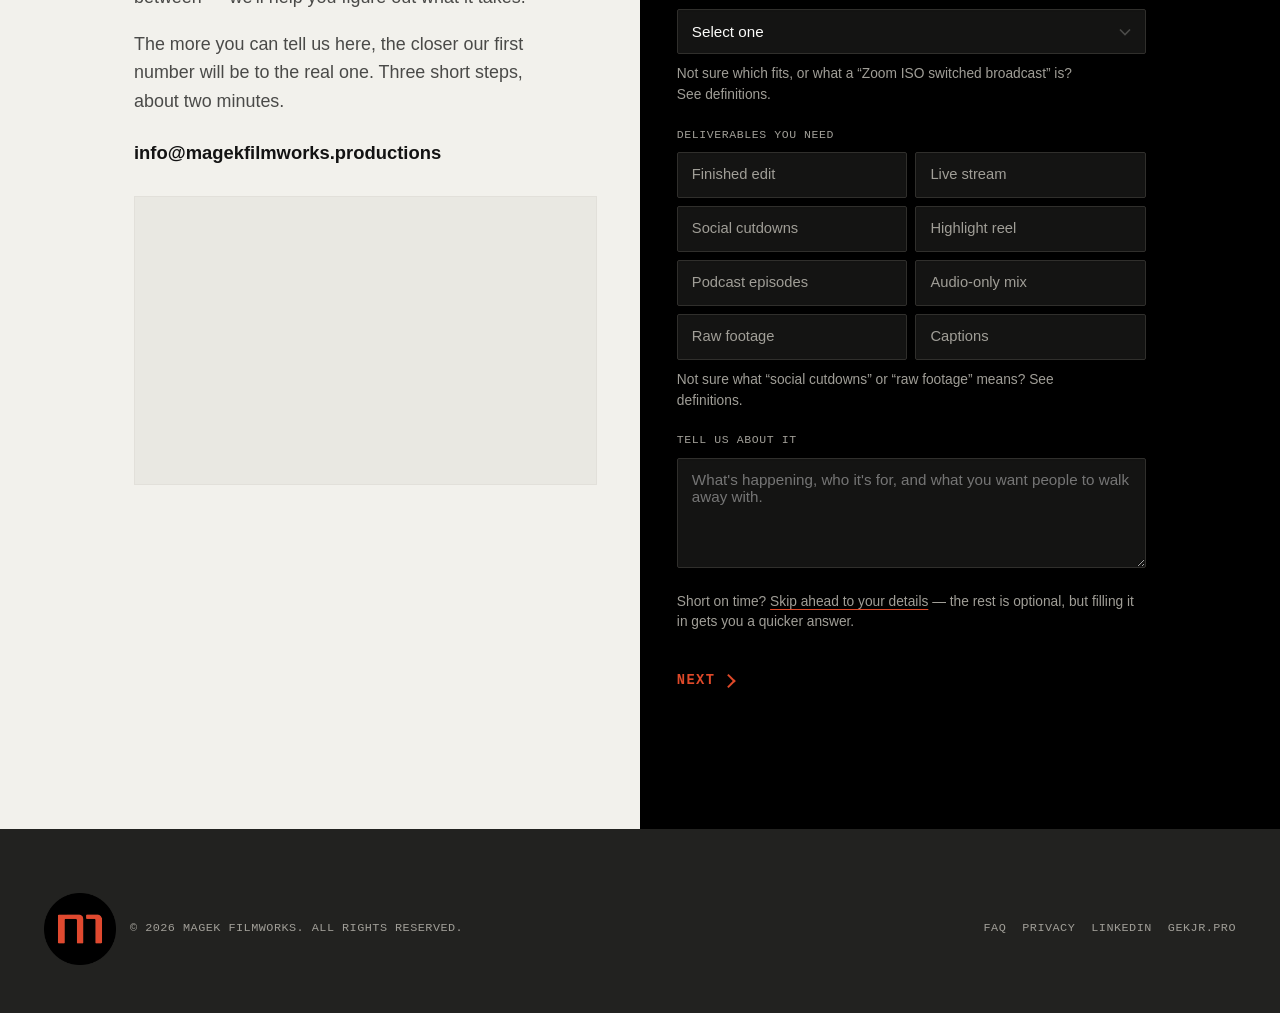
==== commit f9d95c50: "update" ====
--- a/index.html
+++ b/index.html
@@ -18,7 +18,7 @@
 <meta property="og:image" content="https://magekfilmworks.productions/images/clip-poster.jpeg" />
 <meta name="twitter:card" content="summary_large_image" />
 
-<link rel="stylesheet" href="css/style.css?v=3de15382" />
+<link rel="stylesheet" href="css/style.css?v=f16c9349" />
 
 <!-- Google tag (gtag.js) -->
 <script async src="https://www.googletagmanager.com/gtag/js?id=G-8HSHWG9TJT"></script>
@@ -110,58 +110,18 @@
         <h3>Video Production</h3>
         <p>We shoot and cut for businesses, nonprofits and associations — scripted production or live event, concept through delivery.</p>
         <p class="rd-systems">Concept &amp; scripting · Multi-camera shoot · Editing &amp; post · Motion graphics · Captioning</p>
-        <div class="svc-diagram">
-          <svg viewBox="0 0 120 72" fill="none" stroke="currentColor"
-               stroke-width="2.5" stroke-linecap="round" stroke-linejoin="round"
-               aria-hidden="true" focusable="false">
-            <rect class="svc-ink" x="16" y="24" width="48" height="34" rx="4"/>
-            <path class="svc-ink" d="M26 58 v6"/>
-            <path class="svc-ink" d="M54 58 v6"/>
-            <rect class="svc-ink" x="64" y="34" width="10" height="14"/>
-            <circle class="svc-ink" cx="90" cy="41" r="14"/>
-          </svg>
-          <span>Concept &rarr; Shoot &rarr; Edit &rarr; Deliver</span>
-        </div>
       </article>
       <article class="panel">
         <p class="panel-label"><b>02</b> <span>Cameras &amp; screens</span></p>
         <h3>ProAV Production</h3>
         <p>The whole live room &mdash; multicam switching, LED walls, blended widescreens, media server playback &mdash; for meetings, concerts, press conferences, podcasts, red carpet events, stages, arenas, and ballrooms.</p>
         <p class="rd-systems">ATEM Constellation &middot; Ross Carbonite &middot; Roland V-160HD &middot; Panasonic AV-HS410 / 500 &middot; Analog Way Aquilon &middot; Barco Encore3 &middot; PixelHue Q8, P80, P20 &middot; Millumin &middot; Mitti &middot; Resolume Arena &middot; YouTube &middot; Facebook Live &middot; Private embeddable player</p>
-        <div class="svc-diagram">
-          <svg viewBox="0 0 120 72" fill="none" stroke="currentColor"
-               stroke-width="2.5" stroke-linecap="round" stroke-linejoin="round"
-               aria-hidden="true" focusable="false">
-            <rect class="svc-ink" x="32" y="16" width="56" height="36" rx="2"/>
-            <rect class="svc-ink" x="12" y="58" width="96" height="6" rx="1"/>
-            <path class="svc-ink" d="M60 58 L60 44"/>
-            <circle class="svc-ink" cx="60" cy="40" r="3"/>
-            <circle class="svc-accent" cx="20" cy="9" r="3" fill="currentColor" stroke="none"/>
-            <path class="svc-accent" d="M20 13 L34 58"/>
-            <circle class="svc-accent" cx="100" cy="9" r="3" fill="currentColor" stroke="none"/>
-            <path class="svc-accent" d="M100 13 L86 58"/>
-          </svg>
-          <span>Load in &rarr; Cue to cue &rarr; Show &rarr; Strike</span>
-        </div>
       </article>
       <article class="panel panel--light">
         <p class="panel-label"><b>03</b> <span>Remote crew</span></p>
         <h3>Cloud and REMI Production</h3>
         <p>Remote-integration workflows and live streaming: the show happens in the room, the production wherever the crew is. Every stream runs redundant: one primary, one backup. On-screen Q&amp;A, recorded for on-demand. For when travel is the expensive line item, or two events land the same day.</p>
-        <p class="rd-systems">REMI workflows · Live streaming · Remote switching · Distributed crew · Cloud review and delivery · Venue/MC SRT transport to Cloud</p>
-        <div class="svc-diagram">
-          <svg viewBox="0 0 240 64" fill="none" stroke="currentColor"
-               stroke-width="2.5" stroke-linecap="round" stroke-linejoin="round"
-               aria-hidden="true" focusable="false">
-            <circle class="svc-accent" cx="14" cy="18" r="3.4" fill="currentColor" stroke="none"/>
-            <path class="svc-ink" d="M10 48 L10 42"/>
-            <path class="svc-ink" d="M18 48 L18 36"/>
-            <path class="svc-ink" d="M26 48 L26 28"/>
-            <path class="svc-accent" d="M40 38 L172 38"/>
-            <path class="svc-ink" d="M188 44 h20 a9 9 0 0 0 1.2 -17.9 a12 12 0 0 0 -22.9 -3.4 a8 8 0 0 0 0.7 21.3 z"/>
-          </svg>
-          <span>Venue/MC &rarr; SRT feed &rarr; Cloudflex-AWS &rarr; NDI feed &rarr; vMix &rarr; Live</span>
-        </div>
+        <p class="rd-systems">REMI workflows · Live streaming · Remote switching · Distributed crew · Cloud review and delivery · Venue/MC → SRT feed → <a href="https://gekjr.pro/posts/cloudflex-aws-hybrid" target="_blank" rel="noopener noreferrer">Cloudflex-AWS</a> → NDI feed → vMix → Live</p>
       </article>
       <article class="panel panel--reel">
         <p class="panel-label"><span>The reel</span></p>
--- a/css/style.css
+++ b/css/style.css
@@ -3341,49 +3341,27 @@
   max-width: 44ch;
 }
 
-/* Shared by all three service diagrams — the Cloud/REMI transport
-   diagram, the Video Production camera, and the ProAV stage below.
-   currentColor on each SVG plus var() on the two path classes means
-   none of them need a light/dark rule of their own: whichever palette
-   the panel is already carrying is what they inherit. */
-/* Stacked, not side-by-side: the transport diagram's caption started as
-   three short words and is now six pipeline stages. Beside the icon it
-   had to fight for a narrow leftover column and wrapped to three or
-   four cramped lines on a phone. Full-width beneath the icon, it wraps
-   the same text in about half as many lines and reads as a caption
-   rather than a squeeze — kept for the camera and stage captions too,
-   even though those are short, so all three sit the same way. */
-.svc-diagram {
-  display: flex;
-  flex-direction: column;
-  align-items: flex-start;
-  gap: 10px;
-  margin-top: 22px;
-}
-
-.svc-diagram svg {
-  width: 150px;
-  height: auto;
-  flex-shrink: 0;
-}
-
-.svc-diagram span {
-  font-family: var(--font-mono);
-  font-size: 0.72rem;
-  letter-spacing: 0.02em;
-  line-height: 1.6;
-  color: var(--ink-faint);
-  max-width: 40ch;
-}
-
-.svc-ink { color: var(--ink); }
-.svc-accent { color: var(--tally-ink); }
-
-/* All three service diagrams carried motion at one point — a flowing
-   dashed line here and on the stage's light beams, a spinning reel or
-   focus ring on the camera through several redesigns. Removed on
-   request: no CSS animation left anywhere in this group, just line art
-   in two tones. */
+/* The Cloudflex-AWS mention in the Cloud/REMI systems line links out to
+   its own writeup. Plain `a { color: inherit }` would leave it the same
+   faint, undifferentiated tone as the rest of that mono line — no sign
+   it's clickable. Same treatment as .crew-text a: one way of saying
+   "this goes somewhere" across the site. */
+.rd-systems a {
+  color: var(--ink);
+  text-decoration: underline;
+  text-decoration-color: var(--tally);
+  text-underline-offset: 3px;
+  text-decoration-thickness: 1px;
+}
+
+@media (hover: hover) {
+  .rd-systems a:hover { color: var(--tally); }
+}
+
+/* A cloud/transport diagram, then a camera and a stage, all lived here
+   under the three service panels (.svc-diagram / .svc-ink / .svc-accent,
+   plus a couple of animation keyframes) — removed on request, icons
+   and all. The panels are text only again. */
 
 .panel blockquote {
   margin: 0;
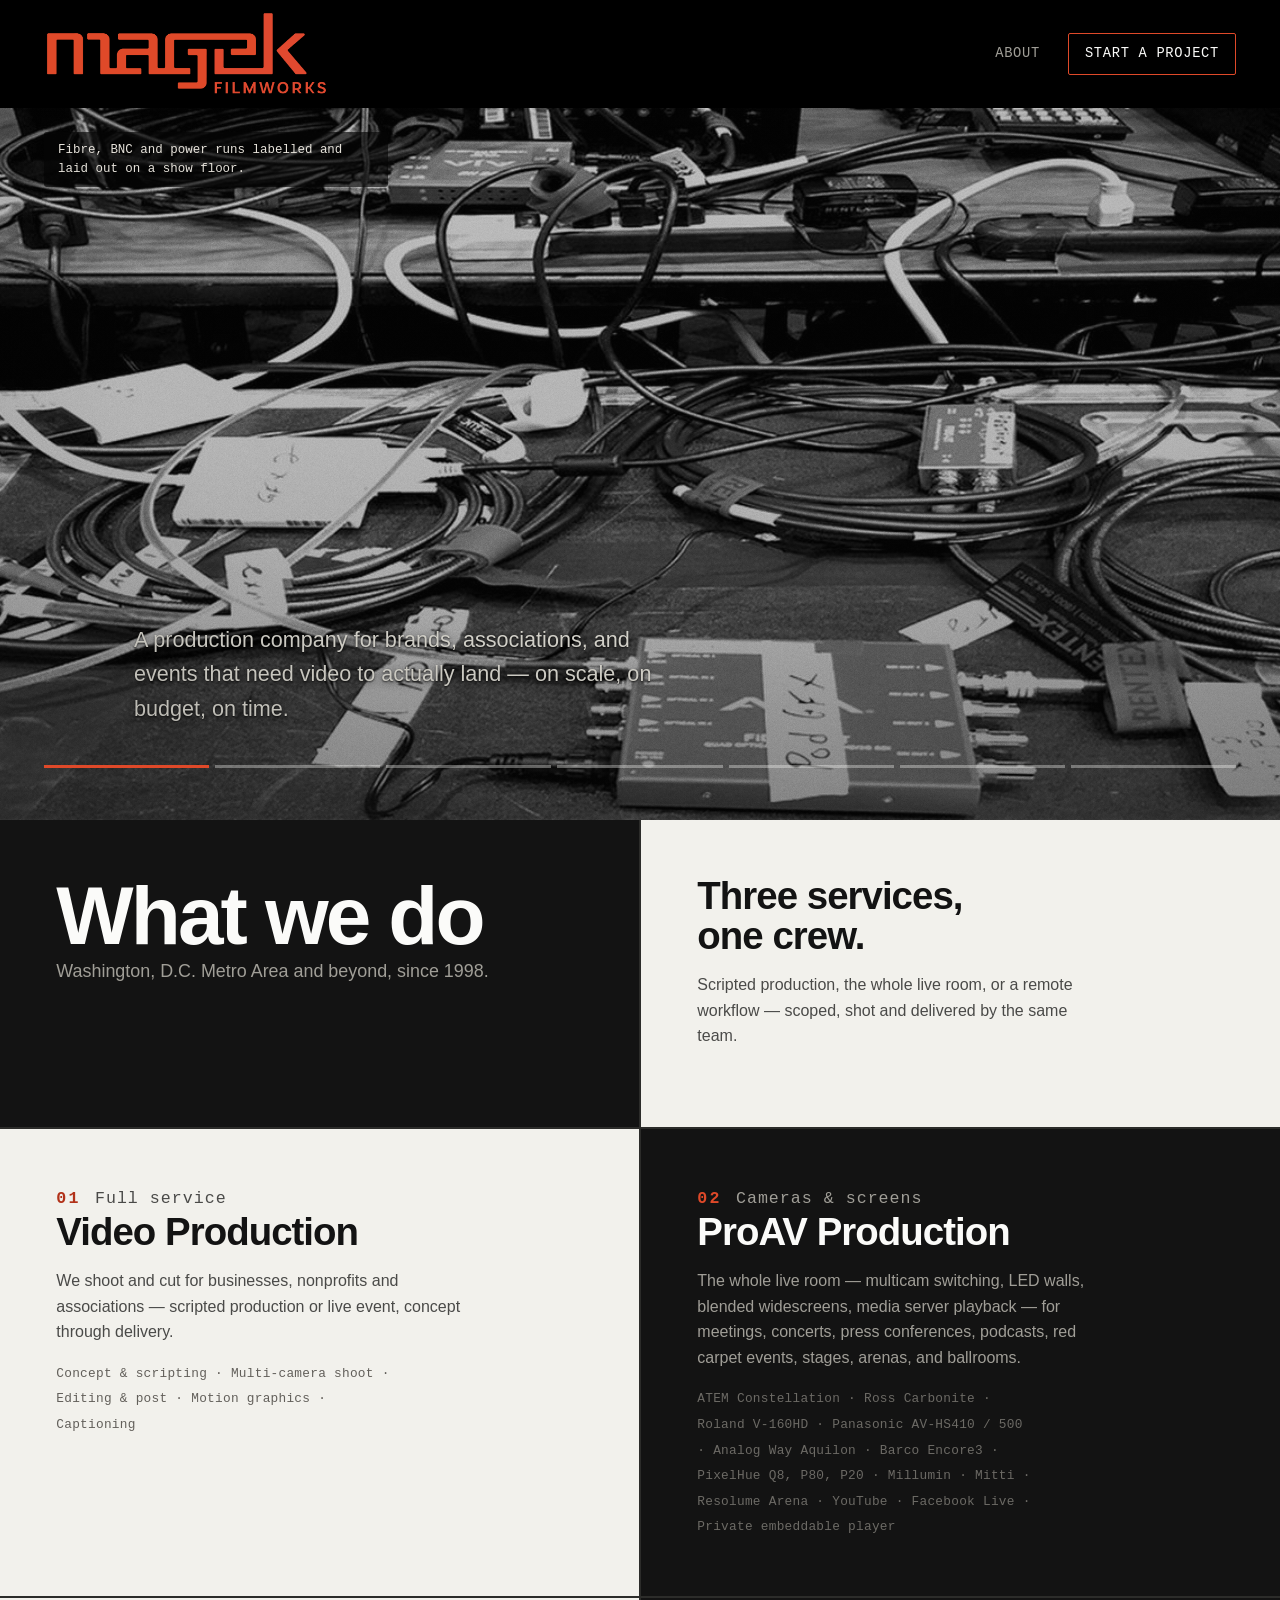
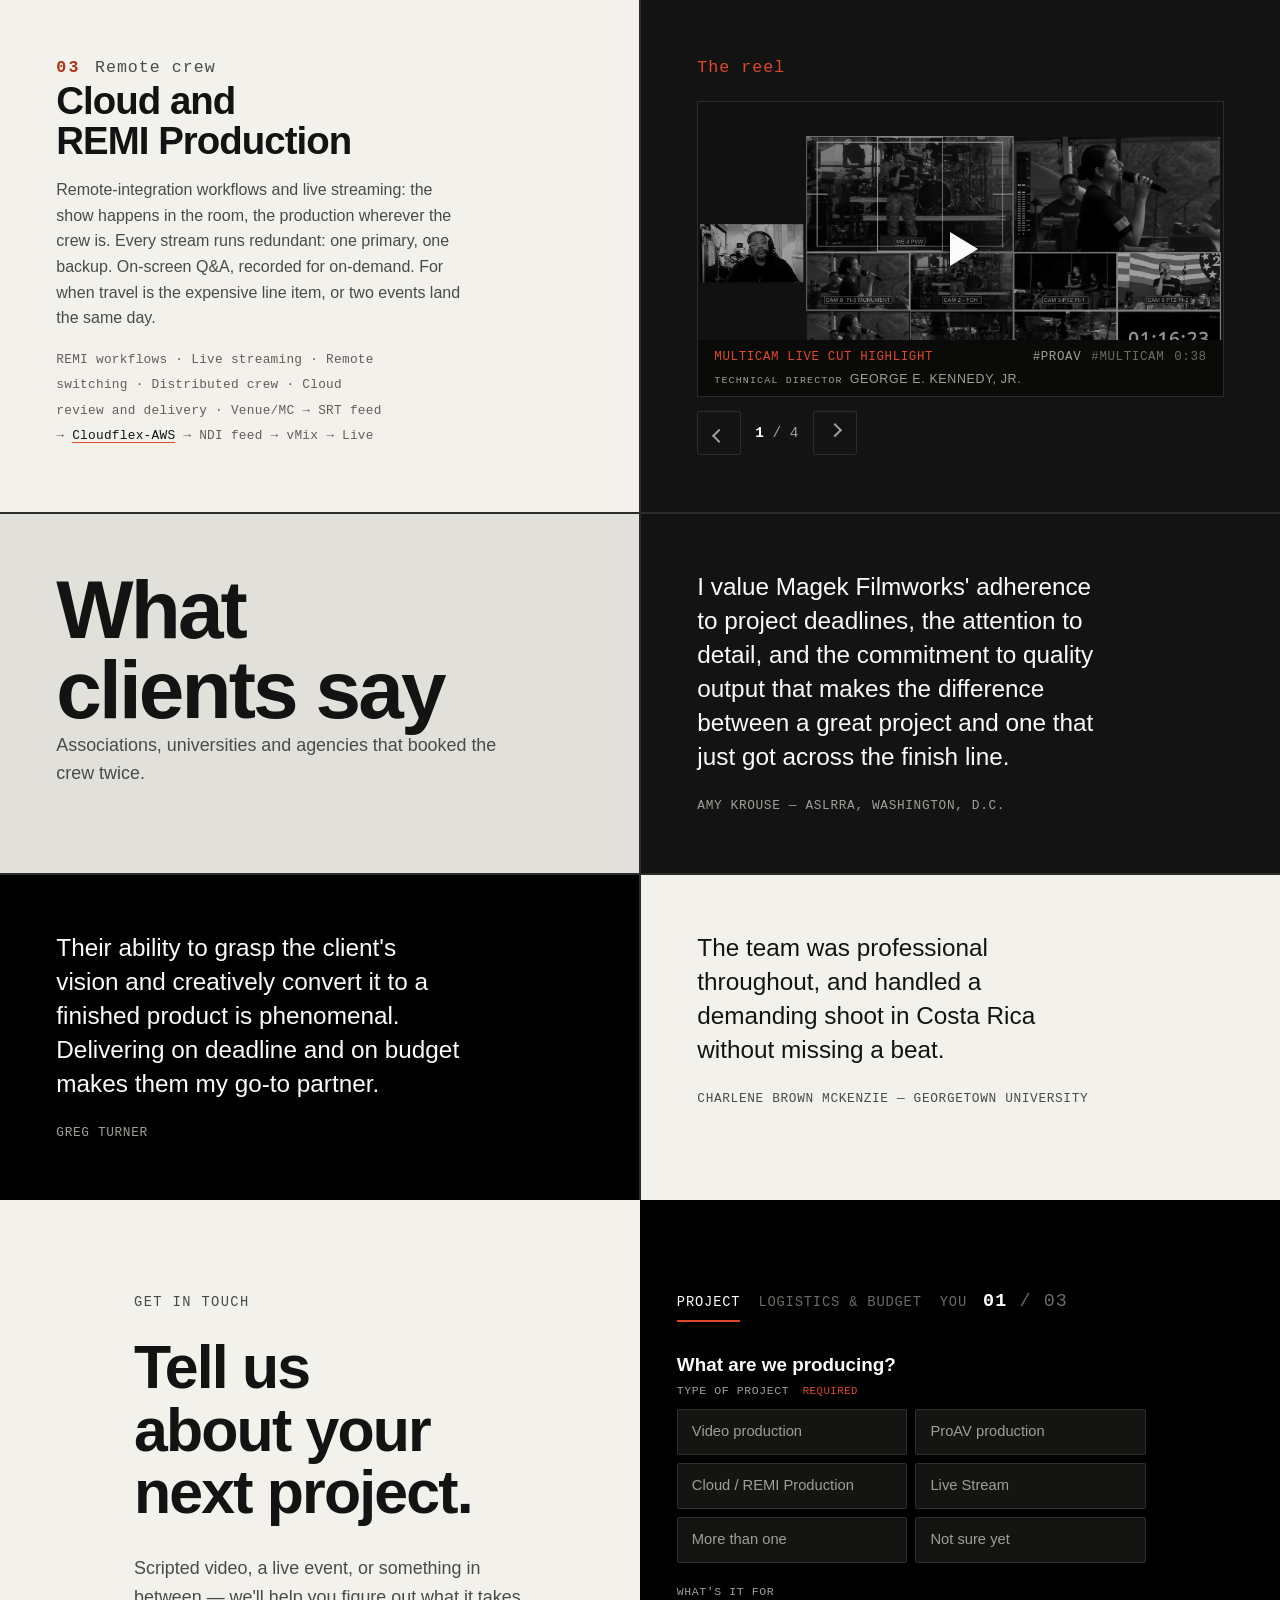
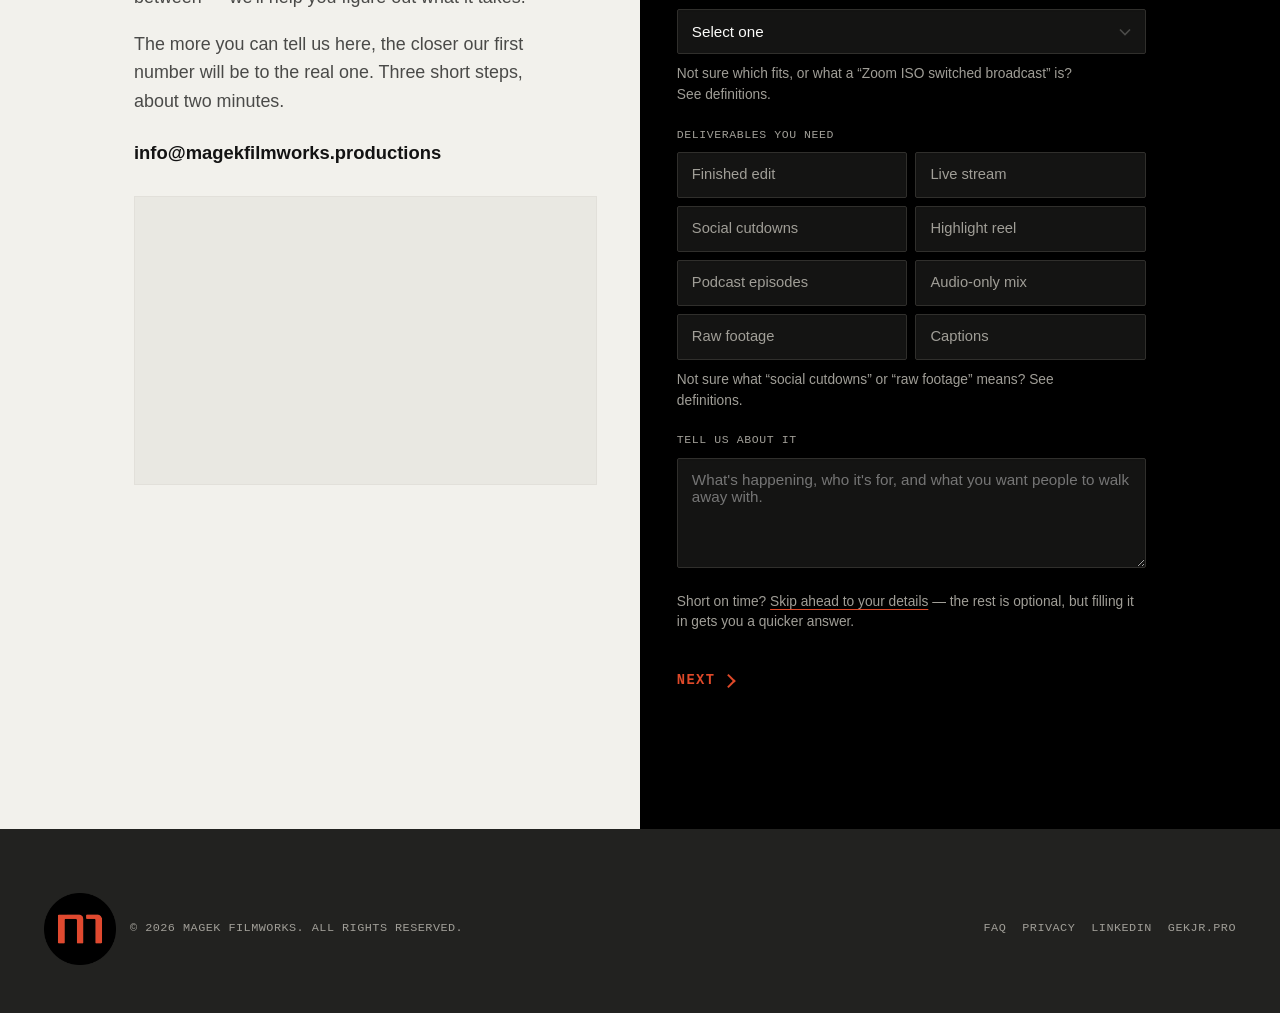
==== commit a5f1fdd2: "update" ====
--- a/index.html
+++ b/index.html
@@ -18,7 +18,7 @@
 <meta property="og:image" content="https://magekfilmworks.productions/images/clip-poster.jpeg" />
 <meta name="twitter:card" content="summary_large_image" />
 
-<link rel="stylesheet" href="css/style.css?v=f16c9349" />
+<link rel="stylesheet" href="css/style.css?v=c84ddf43" />
 
 <!-- Google tag (gtag.js) -->
 <script async src="https://www.googletagmanager.com/gtag/js?id=G-8HSHWG9TJT"></script>
@@ -84,6 +84,7 @@
         <span class="hero-play-credits" hidden></span>
       </span>
     </button>
+    <p class="hero-caption" data-hero-caption hidden></p>
     <div class="vignette" aria-hidden="true"></div>
     <div class="hero-progress" role="group" aria-label="Choose a slide">
       <button type="button" class="hero-tick" aria-label="Show slide 1 of 7" data-tick="0"><span class="hero-tick-rail"><i></i></span></button>
@@ -467,6 +468,6 @@
   </div>
 </footer>
 
-<script src="js/main.js?v=7a3a26c0"></script>
+<script src="js/main.js?v=e128d339"></script>
 </body>
 </html>
--- a/css/style.css
+++ b/css/style.css
@@ -418,14 +418,14 @@
   content: "";
   position: absolute;
   inset: 0;
-  /* Shadows carry most of the legibility; this closes the gap on the
-     brightest frames. Deepened just enough to pay for toning the type
-     off pure white: measured against all four frames, #e6e2da over this
-     scrim reads at 2.38:1 worst-case, where pure white over the old one
-     managed 2.30 — so the softer colour costs nothing. Going further
-     would clear the 3:1 large-text threshold, but only by darkening the
-     photographs more than the type problem justifies. */
-  background: linear-gradient(180deg, rgba(10, 10, 10, 0.44) 0%, rgba(10, 10, 10, 0.54) 55%, rgba(10, 10, 10, 0.78) 100%);
+  /* Brightened on feedback that the slider read too dark overall —
+     roughly halved from the previous 0.44/0.54/0.78. Legibility no
+     longer rides on this scrim alone: the play control and the new
+     photo caption both sit on their own solid plate now (see
+     .hero-play-body and .hero-caption below), so the frame itself is
+     free to run lighter. Easy revert: put 0.44/0.54/0.78 back if the
+     team prefers the darker read. */
+  background: linear-gradient(180deg, rgba(10, 10, 10, 0.22) 0%, rgba(10, 10, 10, 0.27) 55%, rgba(10, 10, 10, 0.39) 100%);
 }
 
 .hero .wrap {
@@ -916,12 +916,13 @@
   }
   .section { padding: 72px 0; }
 
-  /* Narrower crop pulls the bright sky behind the eyebrow — lift the scrim. */
+  /* Narrower crop pulls the bright sky behind the eyebrow — lift the scrim.
+     Brightened along with the base rule above; was 0.42/0.62/0.93. */
   .hero::after {
     background: linear-gradient(180deg,
-      rgba(8, 8, 7, 0.42) 0%,
-      rgba(8, 8, 7, 0.62) 45%,
-      rgba(8, 8, 7, 0.93) 100%);
+      rgba(8, 8, 7, 0.21) 0%,
+      rgba(8, 8, 7, 0.31) 45%,
+      rgba(8, 8, 7, 0.47) 100%);
   }
   .hero-bg { object-position: 58% 42%; }
 }
@@ -970,12 +971,13 @@
      plain vh isn't the real fix either. */
   .hero { min-height: 82vh; }
 
-  /* Darker scrim — the headline was landing on open sky. */
+  /* Darker scrim — the headline was landing on open sky. Brightened
+     along with the other two; was 0.55/0.68/0.94. */
   .hero::after {
     background: linear-gradient(180deg,
-      rgba(8, 8, 7, 0.55) 0%,
-      rgba(8, 8, 7, 0.68) 42%,
-      rgba(8, 8, 7, 0.94) 100%);
+      rgba(8, 8, 7, 0.28) 0%,
+      rgba(8, 8, 7, 0.34) 42%,
+      rgba(8, 8, 7, 0.47) 100%);
   }
 
   /* Favor the stage-left structure over the bright sky. */
@@ -1661,8 +1663,16 @@
   transition: border-left-color 0.25s ease;
 }
 
-/* The caption sits on the frame with nothing behind it — no plate, no
-   scrim, no shadow. */
+/* Used to sit on the frame with nothing behind it — no plate, no scrim,
+   no shadow, relying entirely on .hero::after for contrast. That scrim
+   got substantially brighter on "too dark" feedback (see .hero::after),
+   which would have left this text underwater on its own, so it now
+   carries its own solid plate. Flat color, no blur — a backdrop-filter
+   here would reintroduce the exact GPU compositing cost this hero
+   already got flagged for on mobile scroll (see the isolation /
+   translateZ notes on .hero above). Easy revert: drop the background,
+   border-radius and padding back to `padding: 2px 0 0` if the plate
+   itself is what the team objects to rather than the brightness. */
 .hero-play-body {
   display: grid;
   gap: 5px;
@@ -1673,10 +1683,9 @@
   justify-items: center;
   text-align: center;
   width: 100%;
-  /* Only enough to hold the block clear of the ring above it. There is
-     no box edge left for padding to sit inside. */
-  padding: 2px 0 0;
-  background: none;
+  padding: 12px 20px 14px;
+  background: rgba(6, 6, 6, 0.66);
+  border-radius: 3px;
   border: 0;
 }
 
@@ -1840,7 +1849,7 @@
      the middle of the frame is free. */
   .hero-play { gap: 12px; }
   .hero-play-title { font-size: 1.05rem; }
-  .hero-play-body { padding: 2px 0 0; }
+  .hero-play-body { padding: 10px 16px 12px; }
   /* One number: the ring's size and the offset that centres it are the
      same token, so they cannot drift apart. */
   .hero-play { --ring: 66px; --play-drop: 0px; }
@@ -2502,7 +2511,9 @@
    place. */
 .hero { position: relative; transform: translateZ(0); isolation: isolate; }
 
-/* Vignette: the falloff of a real lens, not a drop shadow. */
+/* Vignette: the falloff of a real lens, not a drop shadow. Lightened
+   along with the scrim above on the same "too dark" feedback — was
+   0.38/0.68 at the edges. */
 .hero .vignette {
   position: absolute;
   inset: 0;
@@ -2511,8 +2522,8 @@
   background-color: transparent;
   background-image: radial-gradient(118% 90% at 50% 44%,
     rgba(0, 0, 0, 0) 34%,
-    rgba(0, 0, 0, 0.38) 74%,
-    rgba(0, 0, 0, 0.68) 100%);
+    rgba(0, 0, 0, 0.20) 74%,
+    rgba(0, 0, 0, 0.36) 100%);
   transition: background-color 0.45s ease;
 }
 
@@ -2540,6 +2551,44 @@
 
 @media (prefers-reduced-motion: reduce) {
   .hero .vignette { transition: none; }
+}
+
+/* A plain caption for a photo slide. A video slide already carries its
+   title and credits on .hero-play; a photograph had nothing at all, and
+   the team asked to see something there too — its existing alt text,
+   which was already written as a real caption ("Fibre, BNC and power
+   runs labelled and laid out on a show floor.") rather than dry
+   accessibility boilerplate.
+
+   Sits below the header rather than at the foot of the frame: the
+   bottom is already a stack (subhead, CTA row, tick rail) that a fixed
+   offset can't reliably clear — the subhead alone wraps to a different
+   number of lines by viewport width and copy length, unlike .hero-play,
+   which has real collision-avoidance math behind it (see fitPlay in
+   main.js). The strip just under the header has nothing in it on every
+   slide, video or not, so there's nothing to collide with. Left-ranged,
+   like the rest of the site, rather than centred the way the play
+   control is — there's no ring here for it to center under.
+
+   Same flat plate as .hero-play-body and for the same reason — no
+   backdrop-filter, given what that already cost this hero on mobile
+   scroll. main.js shows and fills this whenever the active slide has no
+   video; hidden by default. */
+.hero-caption {
+  position: absolute;
+  z-index: 2;
+  left: var(--gutter);
+  right: var(--gutter);
+  top: calc(var(--header-h) + 24px);
+  max-width: 46ch;
+  margin: 0;
+  padding: 9px 14px;
+  background: rgba(6, 6, 6, 0.66);
+  border-radius: 3px;
+  color: #e6e2da;
+  font-family: var(--font-mono);
+  font-size: 0.78rem;
+  line-height: 1.5;
 }
 
 /* Scope ratio on wide screens. 2.39:1 is the frame a feature is shot
@@ -3542,6 +3591,7 @@
 
 @media (max-width: 760px) {
   .hero-progress { bottom: calc(44px - var(--tick-pad)); gap: 5px; }
+  .hero-caption { font-size: 0.74rem; max-width: none; }
 }
 
 @media (prefers-reduced-motion: reduce) {
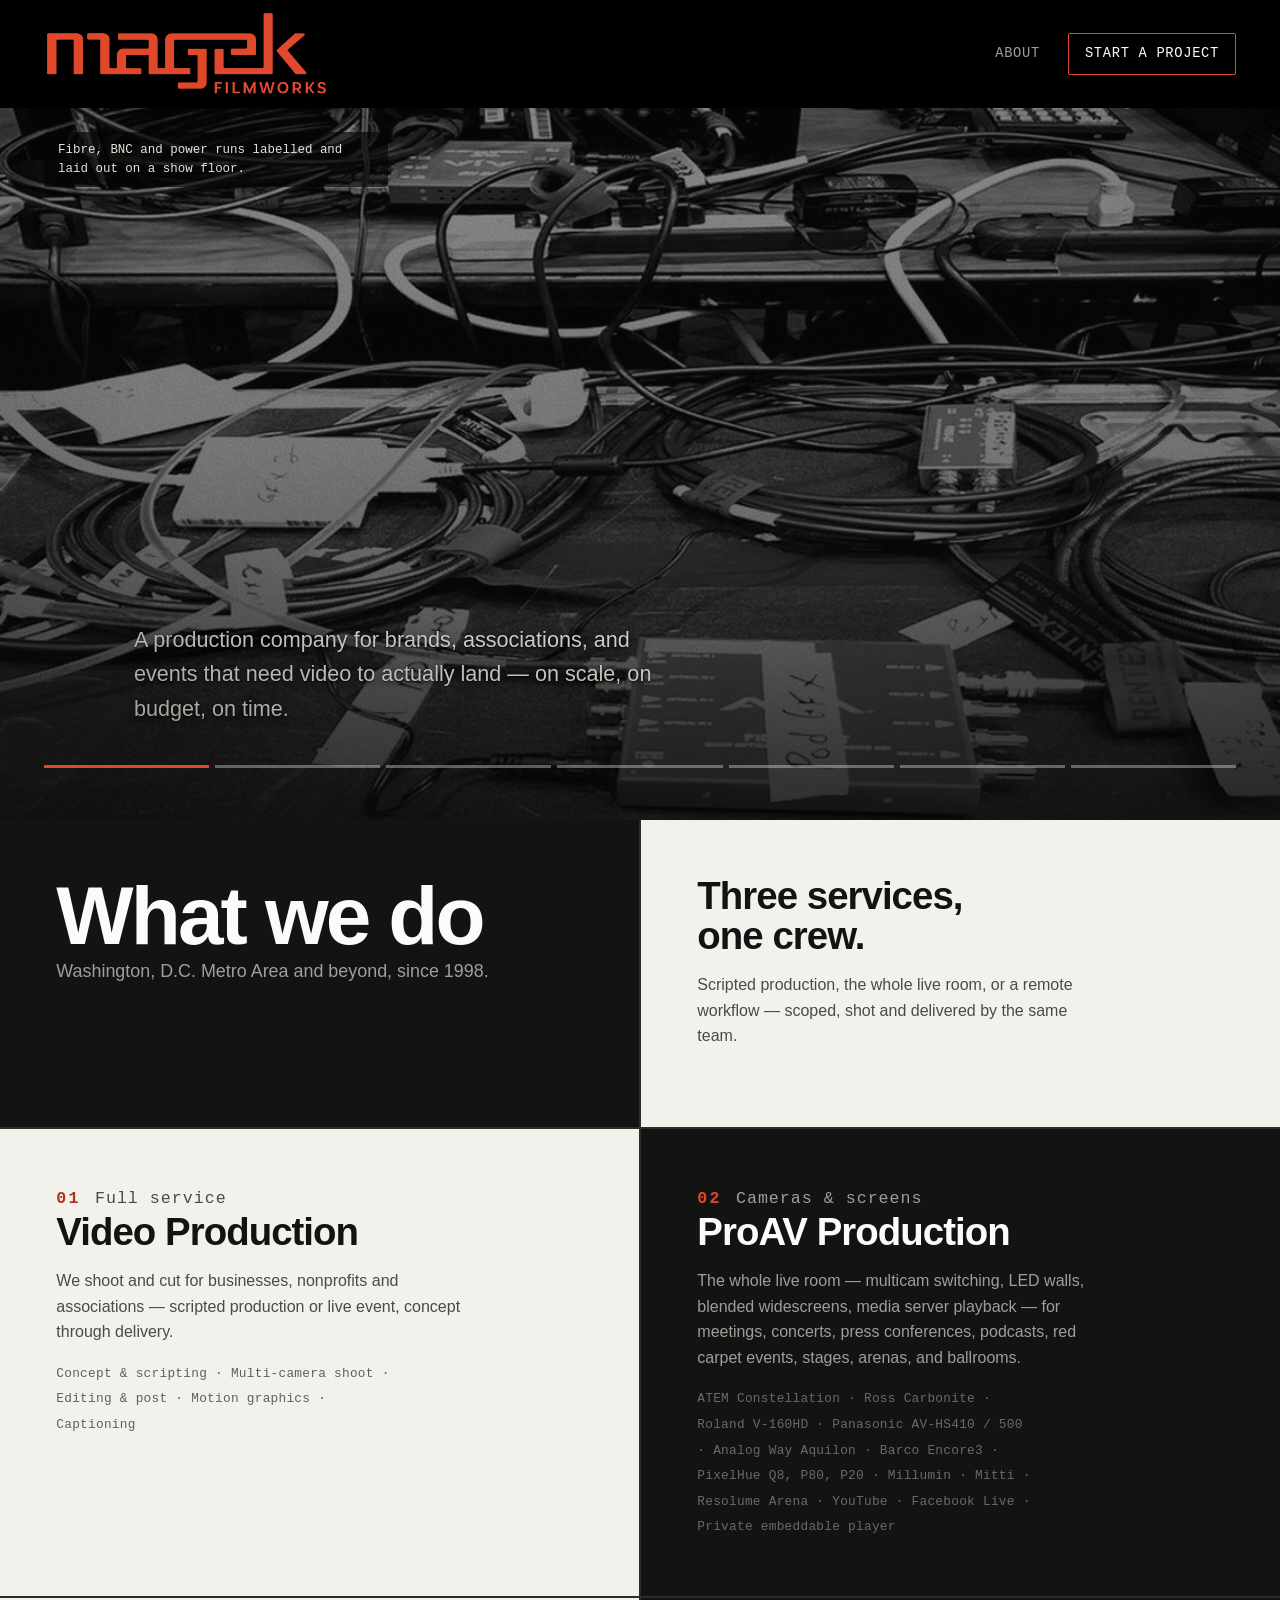
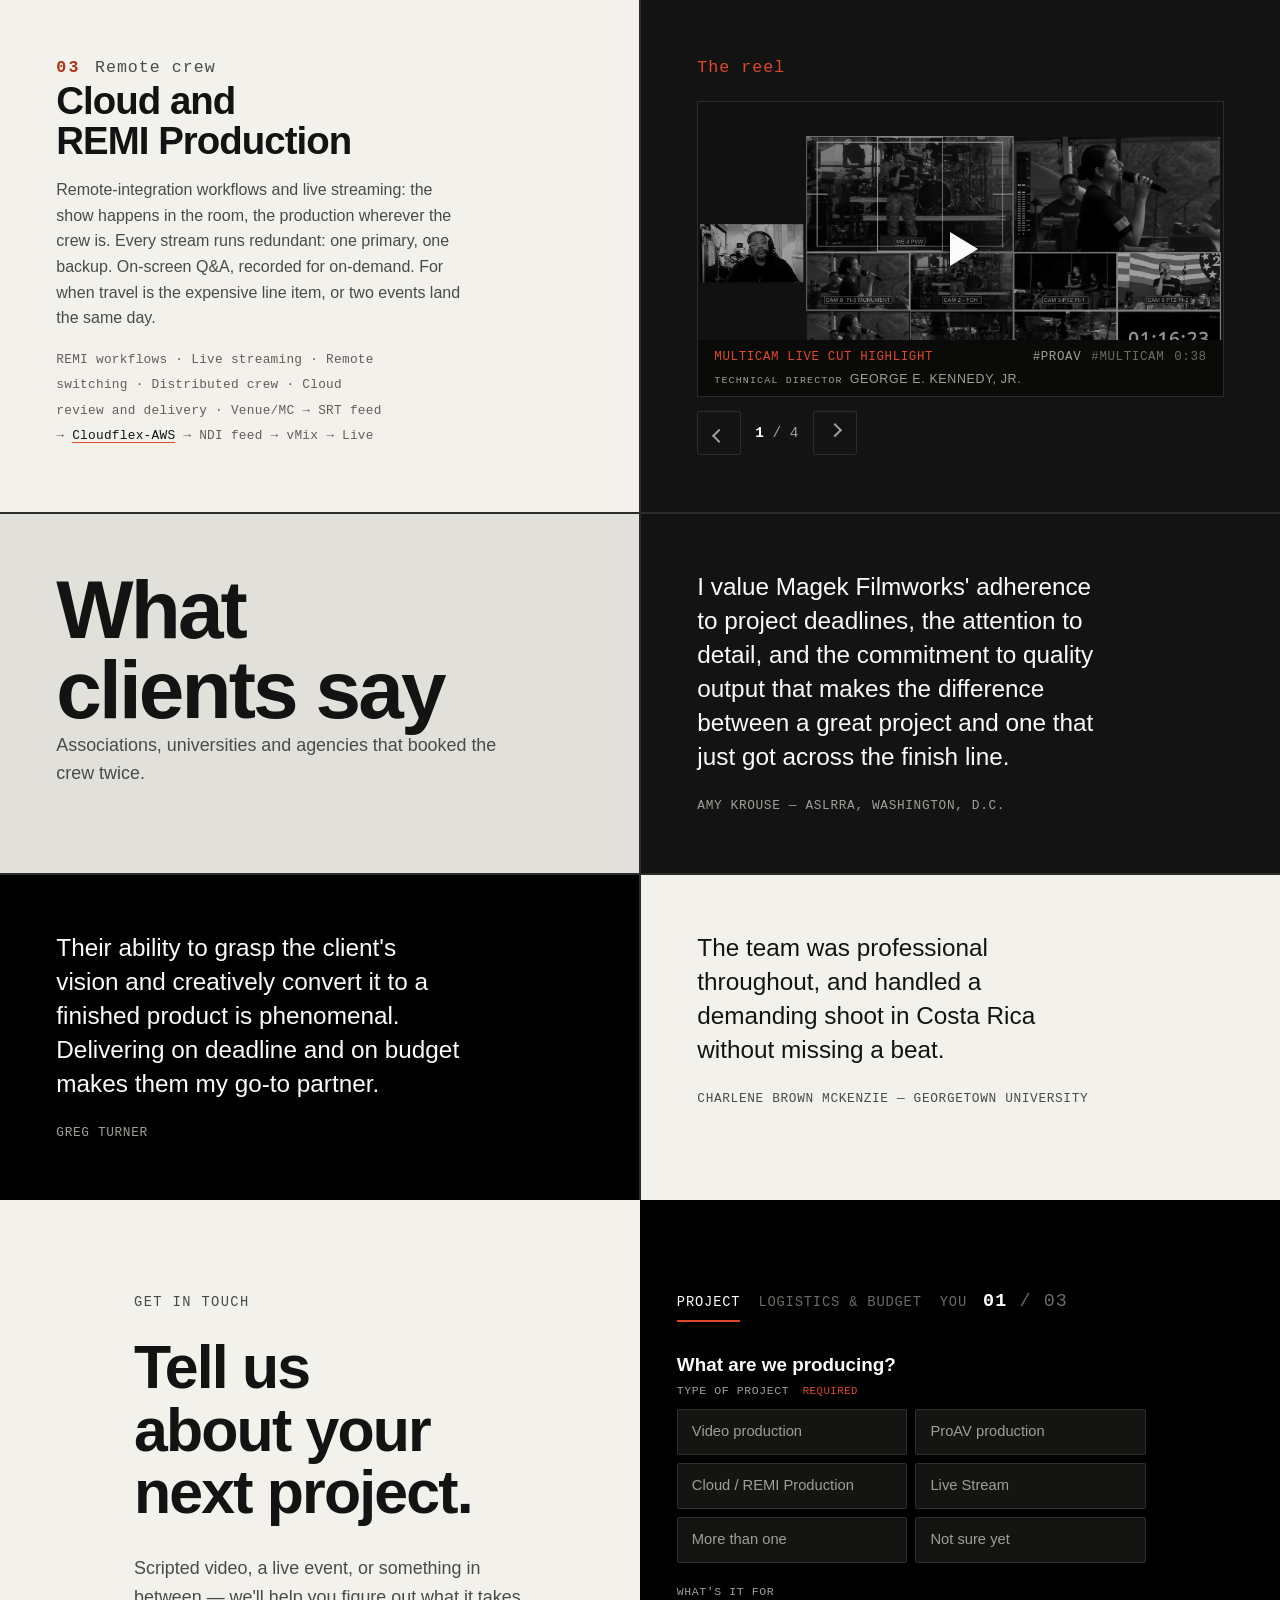
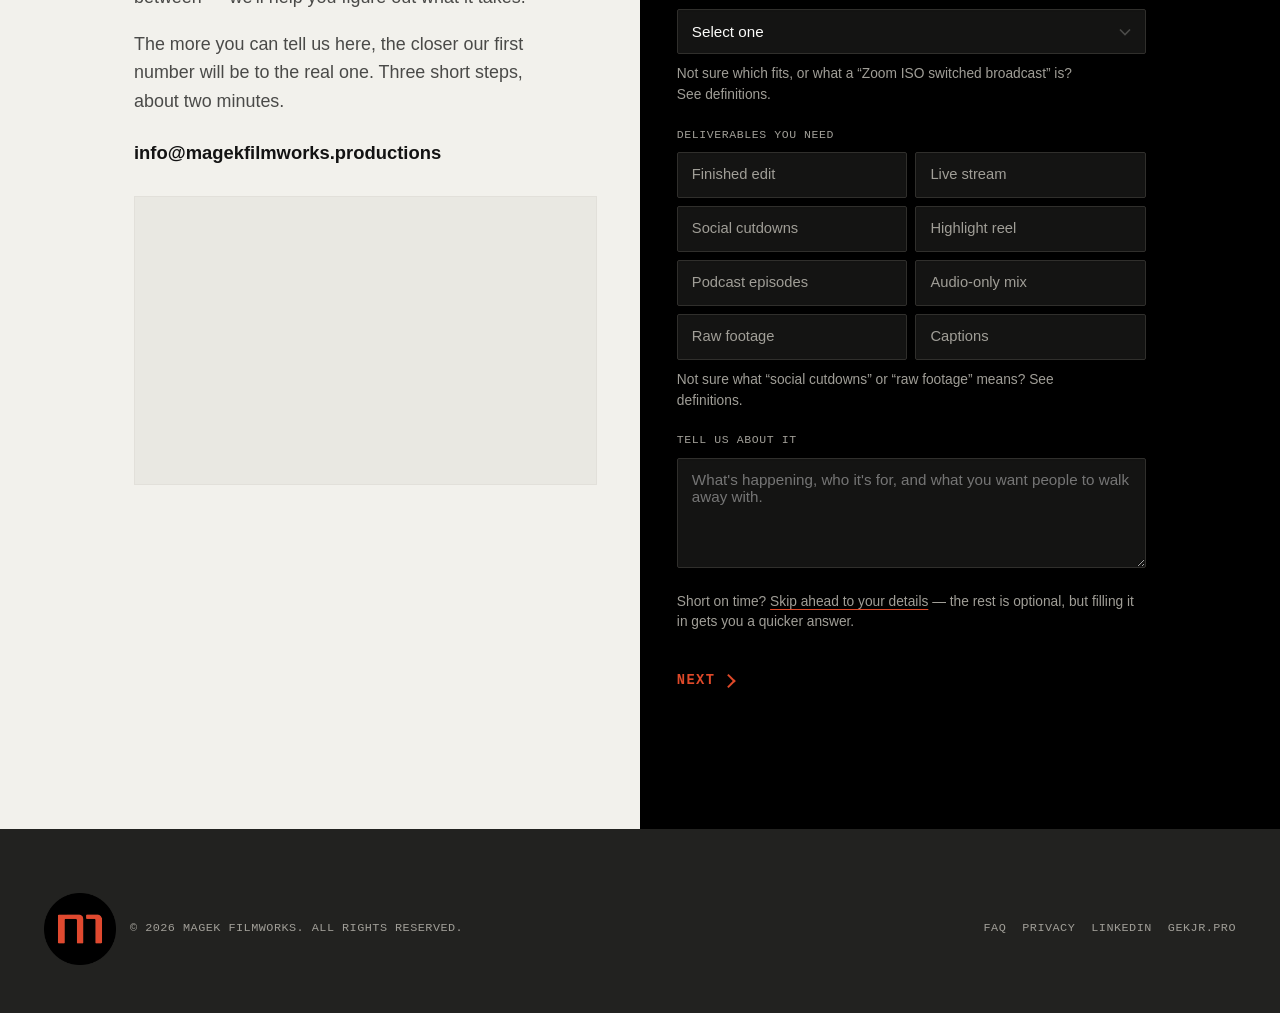
==== commit db35cf0d: "update" ====
--- a/index.html
+++ b/index.html
@@ -18,7 +18,7 @@
 <meta property="og:image" content="https://magekfilmworks.productions/images/clip-poster.jpeg" />
 <meta name="twitter:card" content="summary_large_image" />
 
-<link rel="stylesheet" href="css/style.css?v=c84ddf43" />
+<link rel="stylesheet" href="css/style.css?v=7922b209" />
 
 <!-- Google tag (gtag.js) -->
 <script async src="https://www.googletagmanager.com/gtag/js?id=G-8HSHWG9TJT"></script>
@@ -55,10 +55,10 @@
              controlsList="nodownload"
              preload="none" aria-label="A multiviewer showing eight camera feeds and the program cut." style="--focus:center 58%" data-video-title="Multicam Live Cut Highlight" data-video-time="0:38" data-video-tags="#proav #multicam" data-video-credits='[["Technical Director", "George E. Kennedy, Jr."]]' data-video-src="https://playback.magekfilmworks.productions/art-of-cutting-live.mp4" data-video-poster="images/clip-poster.jpeg"></video>
       <img src="images/switcher.jpeg" alt="A Panasonic multi-format live switcher with taped bus labels, beside a marked-up show rundown." class="hero-slide" loading="lazy" style="--focus:center 50%" />
-      <img src="images/aamc-2025.webp" alt="A watercolour portrait of a speaker from the 2025 AAMC Virtual Awards Program." class="hero-slide" loading="lazy" style="--focus-m:76% 42%" data-video-title="2025 AAMC Virtual Awards Program" data-video-time="1:10:04" data-video-tags="#cloud" data-video-credits='[["Produced by", "Dent Digital", "https://www.dentdigital.com/"], ["Live streamed via", "vMix, Cloudflex-AWS to Zoom Event"], ["Live production by", "Magek Filmworks"]]' data-video-src="https://playback.magekfilmworks.productions/2025-aamc-virtual-awards.mp4" data-video-poster="images/aamc-2025.webp" />
+      <img src="images/aamc-2025.webp" alt="A watercolour portrait of a speaker from the 2025 AAMC Virtual Awards Program." class="hero-slide" loading="lazy" style="--focus-m:92% 42%" data-video-title="2025 AAMC Virtual Awards Program" data-video-time="1:10:04" data-video-tags="#cloud" data-video-credits='[["Produced by", "Dent Digital", "https://www.dentdigital.com/"], ["Live streamed via", "vMix, Cloudflex-AWS to Zoom Event"], ["Live production by", "Magek Filmworks"]]' data-video-src="https://playback.magekfilmworks.productions/2025-aamc-virtual-awards.mp4" data-video-poster="images/aamc-2025.webp" />
       <img src="images/fido.jpeg" alt="An SDI fibre transceiver labelled DSM and Aux 1 in gaffer tape." class="hero-slide" loading="lazy" />
       <img src="images/child-mind-institute.png" alt="A clinician speaking to camera in a consulting room, from the Child Mind Institute clinician profile." class="hero-slide" loading="lazy" style="--focus-m:34% 40%" data-video-title="Child Mind Institute Clinician Profile" data-video-time="2:09" data-video-tags="#videoproduction" data-video-credits='[["Produced by", "Kicker Media", "https://www.kickerinc.com/"], ["Production support by", "Magek Filmworks"]]' data-video-src="https://playback.magekfilmworks.productions/child-mind-institute-clinician-profile.mp4" data-video-poster="images/child-mind-institute.png" />
-      <img src="images/art-of-cutting-live.jpg" alt="The Art of Cutting Live: George E. Kennedy, Jr. beside a multiviewer of eight concert cameras and a live switcher." class="hero-slide" loading="lazy" data-video-title="The Art of Cutting Live" data-video-time="1:09:07" data-video-tags="#cloud" data-video-credits='[["Produced by", "Office Hours Global", "https://officehours.global/"], ["Featuring", "George E. Kennedy, Jr., Head of Production, Magek Filmworks"]]' data-video-youtube="lQ_MciOESPY" />
+      <img src="images/art-of-cutting-live.jpg" alt="The Art of Cutting Live: George E. Kennedy, Jr. beside a multiviewer of eight concert cameras and a live switcher." class="hero-slide" loading="lazy" style="--focus-m:74% 50%" data-video-title="The Art of Cutting Live" data-video-time="1:09:07" data-video-tags="#cloud" data-video-credits='[["Produced by", "Office Hours Global", "https://officehours.global/"], ["Featuring", "George E. Kennedy, Jr., Head of Production, Magek Filmworks"]]' data-video-youtube="lQ_MciOESPY" />
     </div>
     <div class="wrap">
       <h1 class="hero-seq">
--- a/css/style.css
+++ b/css/style.css
@@ -418,14 +418,12 @@
   content: "";
   position: absolute;
   inset: 0;
-  /* Brightened on feedback that the slider read too dark overall —
-     roughly halved from the previous 0.44/0.54/0.78. Legibility no
-     longer rides on this scrim alone: the play control and the new
-     photo caption both sit on their own solid plate now (see
-     .hero-play-body and .hero-caption below), so the frame itself is
-     free to run lighter. Easy revert: put 0.44/0.54/0.78 back if the
-     team prefers the darker read. */
-  background: linear-gradient(180deg, rgba(10, 10, 10, 0.22) 0%, rgba(10, 10, 10, 0.27) 55%, rgba(10, 10, 10, 0.39) 100%);
+  /* Brightened once on "too dark" feedback, then reverted the same day
+     once the lighter read made the headline and subhead hard to read —
+     back to the original 0.44/0.54/0.78. The play control and the photo
+     caption keep their own solid plate regardless (see .hero-play-body
+     and .hero-caption below), so that legibility fix stays either way. */
+  background: linear-gradient(180deg, rgba(10, 10, 10, 0.44) 0%, rgba(10, 10, 10, 0.54) 55%, rgba(10, 10, 10, 0.78) 100%);
 }
 
 .hero .wrap {
@@ -917,12 +915,12 @@
   .section { padding: 72px 0; }
 
   /* Narrower crop pulls the bright sky behind the eyebrow — lift the scrim.
-     Brightened along with the base rule above; was 0.42/0.62/0.93. */
+     Brightened along with the base rule above, then reverted with it. */
   .hero::after {
     background: linear-gradient(180deg,
-      rgba(8, 8, 7, 0.21) 0%,
-      rgba(8, 8, 7, 0.31) 45%,
-      rgba(8, 8, 7, 0.47) 100%);
+      rgba(8, 8, 7, 0.42) 0%,
+      rgba(8, 8, 7, 0.62) 45%,
+      rgba(8, 8, 7, 0.93) 100%);
   }
   .hero-bg { object-position: 58% 42%; }
 }
@@ -972,12 +970,12 @@
   .hero { min-height: 82vh; }
 
   /* Darker scrim — the headline was landing on open sky. Brightened
-     along with the other two; was 0.55/0.68/0.94. */
+     along with the other two, then reverted with them. */
   .hero::after {
     background: linear-gradient(180deg,
-      rgba(8, 8, 7, 0.28) 0%,
-      rgba(8, 8, 7, 0.34) 42%,
-      rgba(8, 8, 7, 0.47) 100%);
+      rgba(8, 8, 7, 0.55) 0%,
+      rgba(8, 8, 7, 0.68) 42%,
+      rgba(8, 8, 7, 0.94) 100%);
   }
 
   /* Favor the stage-left structure over the bright sky. */
@@ -2512,8 +2510,8 @@
 .hero { position: relative; transform: translateZ(0); isolation: isolate; }
 
 /* Vignette: the falloff of a real lens, not a drop shadow. Lightened
-   along with the scrim above on the same "too dark" feedback — was
-   0.38/0.68 at the edges. */
+   along with the scrim above on the same "too dark" feedback, then
+   reverted with it back to 0.38/0.68 at the edges. */
 .hero .vignette {
   position: absolute;
   inset: 0;
@@ -2522,8 +2520,8 @@
   background-color: transparent;
   background-image: radial-gradient(118% 90% at 50% 44%,
     rgba(0, 0, 0, 0) 34%,
-    rgba(0, 0, 0, 0.20) 74%,
-    rgba(0, 0, 0, 0.36) 100%);
+    rgba(0, 0, 0, 0.38) 74%,
+    rgba(0, 0, 0, 0.68) 100%);
   transition: background-color 0.45s ease;
 }
 
@@ -3494,10 +3492,12 @@
    background so a frame gap never shows the page through. */
 video.hero-slide { background: #0a0a09; }
 
-/* Was .hero-slide:nth-child(2) and (3). An nth-child focal point points
-   at whatever photograph happens to sit in that position, so inserting a
-   slide anywhere above it re-aims the crop of two unrelated images with
-   no error and no visible cause. They live on the elements now. */
+/* Was .hero-slide:nth-child(2), (3) and (4). An nth-child focal point
+   points at whatever photograph happens to sit in that position, so
+   inserting a slide anywhere above it re-aims the crop of two unrelated
+   images with no error and no visible cause. They live on the elements
+   now — the (4) rule was the last straggler, quietly pinning the AAMC
+   slide's mobile crop to 46% 42% no matter what --focus-m said. */
 
 /* A phone crops a 16:9 frame hard from the sides — the hero is taller
    than it is wide, so cover scales to fill the height and most of the
@@ -3507,7 +3507,6 @@
 @media (max-width: 760px) {
   .hero-slide { object-position: var(--focus-m, var(--focus, center 46%)); }
 }
-.hero-slide:nth-child(4) { object-position: 46% 42%; }
 
 /* ---------- the load bar ---------- */
 /* The strip sits by its rail, not by its buttons. Each button carries
